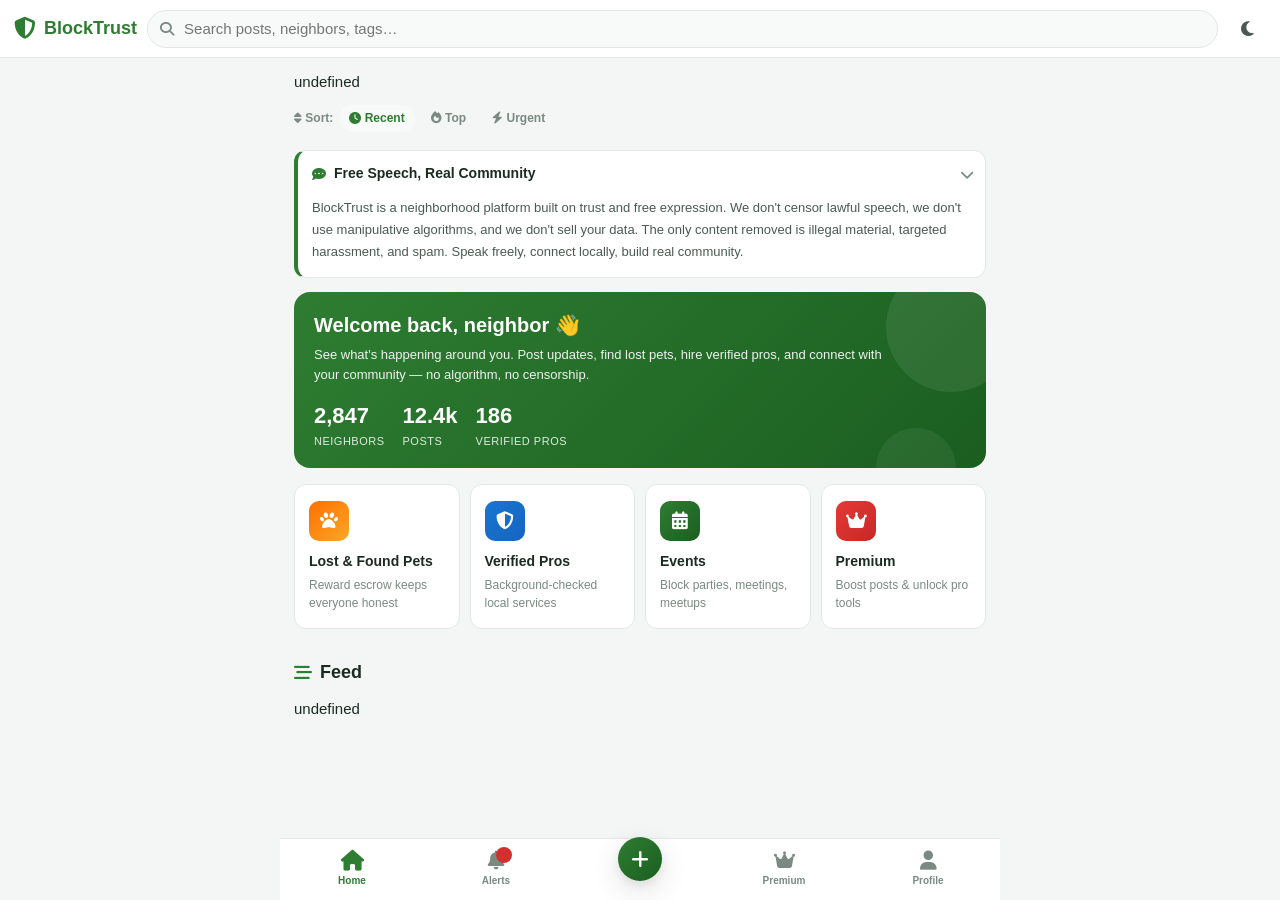
==== BlockTrust-main/index.html @ a7e42736 "Add files via upload" ====
<!DOCTYPE html>
<html lang="en" data-theme="light">
<head>
  <meta charset="UTF-8">
  <meta name="viewport" content="width=device-width, initial-scale=1.0, viewport-fit=cover, maximum-scale=5.0">
  <meta name="theme-color" content="#2e7d32" id="metaTheme">
  <meta name="description" content="BlockTrust — a free-speech neighborhood community platform. Lost & found pets with reward escrow, verified local pros, community news & events. No censorship, no algorithms.">
  <meta name="apple-mobile-web-app-capable" content="yes">
  <meta name="apple-mobile-web-app-status-bar-style" content="black-translucent">
  <meta name="apple-mobile-web-app-title" content="BlockTrust">
  <meta property="og:title" content="BlockTrust — Your Neighborhood, Uncensored">
  <meta property="og:description" content="A free-speech neighborhood community platform. Lost & found pets with reward escrow, verified local pros, community news & events.">
  <meta property="og:type" content="website">
  <title>BlockTrust — Your Neighborhood, Uncensored</title>
  <link rel="manifest" href="manifest.json">
  <link rel="icon" href="assets/logo-192.png" type="image/png">
  <link rel="apple-touch-icon" href="assets/logo-192.png">
  <link rel="stylesheet" href="https://cdnjs.cloudflare.com/ajax/libs/font-awesome/6.5.1/css/all.min.css" integrity="sha512-DTOQO9RWCH3ppGqcWaEA1BIZOC6xxalwEsw9c2QQeAIftl+Vegovlnee1c9QX4TctnWMn13TZye+giMm8e2LwA==" crossorigin="anonymous" referrerpolicy="no-referrer">
  <style>
/* ============================================================
   BLOCKTRUST — UPGRADED STYLES
   Light + dark theme via CSS variables, new component styles
   for toasts, comments, alerts, profile, switches, skeletons.
   ============================================================ */

:root {
  /* Brand */
  --brand: #2e7d32;
  --brand-2: #1b5e20;
  --brand-grad: linear-gradient(135deg, #2e7d32 0%, #1b5e20 100%);
  --accent: #ff6f00;
  --accent-2: #f9a825;

  /* Surfaces (light) */
  --bg: #f4f6f5;
  --bg-2: #ffffff;
  --card: #ffffff;
  --card-2: #f8faf9;
  --border: #e3e8e5;
  --border-2: #d4dad6;
  --text: #1a2b22;
  --text-2: #4a5a52;
  --text-3: #7a8a82;
  --shadow: 0 1px 3px rgba(0,0,0,.08), 0 1px 2px rgba(0,0,0,.06);
  --shadow-lg: 0 10px 30px rgba(0,0,0,.12), 0 4px 12px rgba(0,0,0,.08);
  --shadow-xl: 0 24px 60px rgba(0,0,0,.22), 0 8px 24px rgba(0,0,0,.14);

  /* Status */
  --like: #e53935;
  --reward: #f9a825;
  --urgent: #d32f2f;
  --info: #1976d2;
  --success: #2e7d32;
  --warn: #f57c00;

  /* Radius */
  --r-sm: 8px;
  --r: 12px;
  --r-lg: 16px;
  --r-xl: 22px;

  /* Motion */
  --t-fast: .15s ease;
  --t: .25s cubic-bezier(.4,0,.2,1);
  --t-slow: .4s cubic-bezier(.4,0,.2,1);

  /* Layout */
  --maxw: 720px;
  --nav-h: 62px;
  --header-h: 58px;
}

[data-theme="dark"] {
  --brand: #4caf50;
  --brand-2: #2e7d32;
  --brand-grad: linear-gradient(135deg, #4caf50 0%, #2e7d32 100%);
  --accent: #ff9100;
  --accent-2: #ffb74d;

  --bg: #0f1513;
  --bg-2: #161e1b;
  --card: #1a2420;
  --card-2: #1f2a25;
  --border: #2a3530;
  --border-2: #364440;
  --text: #e8f0ec;
  --text-2: #b0c0b8;
  --text-3: #76837c;
  --shadow: 0 1px 3px rgba(0,0,0,.4), 0 1px 2px rgba(0,0,0,.3);
  --shadow-lg: 0 10px 30px rgba(0,0,0,.5), 0 4px 12px rgba(0,0,0,.35);
  --shadow-xl: 0 24px 60px rgba(0,0,0,.6), 0 8px 24px rgba(0,0,0,.45);

  --like: #ef5350;
  --reward: #ffb300;
  --urgent: #ef5350;
  --info: #42a5f5;
  --success: #66bb6a;
  --warn: #ffa726;
}

/* ---- Reset & base ---- */
*, *::before, *::after { box-sizing: border-box; margin: 0; padding: 0; }
html { -webkit-text-size-adjust: 100%; scroll-behavior: smooth; }
body {
  font-family: -apple-system, BlinkMacSystemFont, "Segoe UI", Roboto, Helvetica, Arial, sans-serif;
  background: var(--bg);
  color: var(--text);
  line-height: 1.55;
  font-size: 15px;
  -webkit-font-smoothing: antialiased;
  transition: background var(--t), color var(--t);
  padding-bottom: calc(var(--nav-h) + 16px);
  overflow-x: hidden;
}
img { max-width: 100%; display: block; }
button, input, textarea, select { font: inherit; color: inherit; }
button { cursor: pointer; border: none; background: none; }
a { color: var(--brand); text-decoration: none; }
a:hover { text-decoration: underline; }

/* ---- Layout container ---- */
.app { max-width: var(--maxw); margin: 0 auto; padding: 0 14px; }

/* ---- Header ---- */
.header {
  position: sticky; top: 0; z-index: 100;
  background: var(--bg-2);
  border-bottom: 1px solid var(--border);
  height: var(--header-h);
  display: flex; align-items: center; gap: 10px;
  padding: 0 14px;
  backdrop-filter: saturate(180%) blur(10px);
}
.header .brand {
  display: flex; align-items: center; gap: 8px;
  font-weight: 800; font-size: 18px; color: var(--brand);
  white-space: nowrap;
}
.header .brand i { font-size: 22px; }
.header .search {
  flex: 1; position: relative; min-width: 0;
}
.header .search input {
  width: 100%; height: 38px;
  background: var(--card-2);
  border: 1px solid var(--border);
  border-radius: 20px;
  padding: 0 14px 0 36px;
  color: var(--text);
  transition: border var(--t-fast), box-shadow var(--t-fast);
}
.header .search input:focus {
  outline: none; border-color: var(--brand);
  box-shadow: 0 0 0 3px rgba(46,125,50,.15);
}
.header .search i {
  position: absolute; left: 13px; top: 50%; transform: translateY(-50%);
  color: var(--text-3); font-size: 14px;
}
.header .icon-btn {
  width: 38px; height: 38px; border-radius: 50%;
  display: flex; align-items: center; justify-content: center;
  color: var(--text-2); font-size: 17px;
  transition: background var(--t-fast), color var(--t-fast);
  flex-shrink: 0;
}
.header .icon-btn:hover { background: var(--card-2); color: var(--brand); }

/* ---- Category bar ---- */
.cat-bar {
  display: flex; gap: 8px; overflow-x: auto; padding: 12px 0 8px;
  -webkit-overflow-scrolling: touch; scrollbar-width: none;
}
.cat-bar::-webkit-scrollbar { display: none; }
.cat-pill {
  display: inline-flex; align-items: center; gap: 6px;
  padding: 7px 14px; border-radius: 20px;
  background: var(--card); border: 1px solid var(--border);
  color: var(--text-2); font-size: 13px; font-weight: 600;
  white-space: nowrap; transition: all var(--t-fast);
}
.cat-pill i { font-size: 12px; }
.cat-pill:hover { border-color: var(--brand); color: var(--brand); }
.cat-pill.active {
  background: var(--brand-grad); color: #fff; border-color: transparent;
}
.cat-pill.urgent { color: var(--urgent); }
.cat-pill.urgent.active { background: linear-gradient(135deg,#d32f2f,#b71c1c); }

/* ---- Sort bar ---- */
.sort-bar {
  display: flex; align-items: center; gap: 6px; padding: 4px 0 10px;
  font-size: 12px; color: var(--text-3);
}
.sort-bar .label { font-weight: 600; }
.sort-bar button {
  padding: 4px 10px; border-radius: 14px; font-size: 12px; font-weight: 600;
  color: var(--text-3); transition: all var(--t-fast);
}
.sort-bar button:hover { color: var(--brand); }
.sort-bar button.active { background: var(--card-2); color: var(--brand); }

/* ---- Free speech banner ---- */
.freespeech {
  background: var(--card); border: 1px solid var(--border);
  border-left: 4px solid var(--brand);
  border-radius: var(--r); margin: 8px 0 14px; overflow: hidden;
}
.freespeech summary {
  padding: 12px 14px; cursor: pointer; font-weight: 700; font-size: 14px;
  display: flex; align-items: center; gap: 8px; list-style: none;
}
.freespeech summary::-webkit-details-marker { display: none; }
.freespeech summary i { color: var(--brand); }
.freespeech summary .chev { margin-left: auto; transition: transform var(--t); color: var(--text-3); }
.freespeech[open] summary .chev { transform: rotate(90deg); }
.freespeech .body { padding: 0 14px 14px; font-size: 13px; color: var(--text-2); line-height: 1.7; }

/* ---- Welcome banner ---- */
.welcome {
  background: var(--brand-grad); color: #fff;
  border-radius: var(--r-lg); padding: 18px 20px; margin: 8px 0 16px;
  position: relative; overflow: hidden;
}
.welcome::after {
  content: ""; position: absolute; right: -30px; top: -30px;
  width: 130px; height: 130px; border-radius: 50%;
  background: rgba(255,255,255,.08);
}
.welcome::before {
  content: ""; position: absolute; right: 30px; bottom: -40px;
  width: 80px; height: 80px; border-radius: 50%;
  background: rgba(255,255,255,.06);
}
.welcome h2 { font-size: 20px; margin-bottom: 4px; position: relative; }
.welcome p { font-size: 13px; opacity: .92; position: relative; max-width: 90%; }
.welcome .stat-row { display: flex; gap: 18px; margin-top: 14px; position: relative; }
.welcome .stat { }
.welcome .stat .num { font-size: 22px; font-weight: 800; }
.welcome .stat .lbl { font-size: 11px; opacity: .85; text-transform: uppercase; letter-spacing: .5px; }

/* ---- Feature grid ---- */
.features {
  display: grid; grid-template-columns: repeat(2, 1fr); gap: 10px; margin-bottom: 16px;
}
.feature-card {
  background: var(--card); border: 1px solid var(--border);
  border-radius: var(--r); padding: 16px 14px; text-align: left;
  transition: transform var(--t-fast), box-shadow var(--t-fast), border var(--t-fast);
}
.feature-card:hover { transform: translateY(-2px); box-shadow: var(--shadow-lg); border-color: var(--brand); }
.feature-card .ico {
  width: 40px; height: 40px; border-radius: 10px;
  display: flex; align-items: center; justify-content: center;
  font-size: 18px; margin-bottom: 10px; color: #fff;
}
.feature-card h3 { font-size: 14px; margin-bottom: 3px; }
.feature-card p { font-size: 12px; color: var(--text-3); line-height: 1.5; }
.ico.green { background: var(--brand-grad); }
.ico.amber { background: linear-gradient(135deg,#ff6f00,#f9a825); }
.ico.blue { background: linear-gradient(135deg,#1976d2,#1565c0); }
.ico.red { background: linear-gradient(135deg,#e53935,#c62828); }

/* ---- Post card ---- */
.post-card {
  background: var(--card); border: 1px solid var(--border);
  border-radius: var(--r-lg); margin-bottom: 12px; overflow: hidden;
  transition: box-shadow var(--t-fast), border var(--t-fast);
}
.post-card:hover { box-shadow: var(--shadow-lg); }
.post-card.boosted { border-color: var(--accent); box-shadow: 0 0 0 1px var(--accent), var(--shadow); }
.post-card.urgent { border-left: 4px solid var(--urgent); }

.post-head { padding: 12px 14px 0; display: flex; gap: 10px; align-items: flex-start; }
.post-head .avatar {
  width: 42px; height: 42px; border-radius: 50%; flex-shrink: 0;
  display: flex; align-items: center; justify-content: center;
  font-weight: 700; font-size: 15px; color: #fff;
}
.post-head .meta { flex: 1; min-width: 0; }
.post-head .meta .name { font-weight: 700; font-size: 14px; display: flex; align-items: center; gap: 6px; flex-wrap: wrap; }
.post-head .meta .sub { font-size: 12px; color: var(--text-3); margin-top: 1px; }
.post-head .meta .sub .dot { margin: 0 4px; opacity: .5; }
.post-head .cat-tag {
  font-size: 11px; font-weight: 700; padding: 2px 8px; border-radius: 10px;
  background: var(--card-2); color: var(--text-2); text-transform: capitalize;
}
.post-head .post-time { font-size: 11px; color: var(--text-3); margin-left: auto; flex-shrink: 0; }

.post-body { padding: 10px 14px; }
.post-body .title { font-size: 16px; font-weight: 700; margin-bottom: 4px; cursor: pointer; }
.post-body .title:hover { color: var(--brand); }
.post-body .content { font-size: 14px; color: var(--text-2); line-height: 1.6; word-break: break-word; }
.post-body .post-img {
  margin-top: 10px; border-radius: var(--r); overflow: hidden;
  max-height: 380px; cursor: pointer;
}
.post-body .post-img img { width: 100%; object-fit: cover; }

.post-tags { padding: 0 14px 8px; display: flex; gap: 6px; flex-wrap: wrap; }
.post-tags .tag { font-size: 11px; color: var(--brand); font-weight: 600; }
.post-tags .tag::before { content: "#"; opacity: .6; }

/* Reward banner */
.reward-banner {
  margin: 0 14px 10px; padding: 10px 12px; border-radius: var(--r);
  background: linear-gradient(135deg, rgba(249,168,37,.12), rgba(255,111,0,.08));
  border: 1px solid rgba(249,168,37,.3);
  display: flex; align-items: center; gap: 10px;
}
.reward-banner i { color: var(--reward); font-size: 18px; }
.reward-banner .r-info { flex: 1; }
.reward-banner .r-amount { font-weight: 800; font-size: 15px; color: var(--reward); }
.reward-banner .r-status { font-size: 11px; color: var(--text-3); }
.reward-banner .r-btn {
  padding: 6px 14px; border-radius: 18px; font-size: 12px; font-weight: 700;
  background: var(--reward); color: #1a1200; transition: filter var(--t-fast);
}
.reward-banner .r-btn:hover { filter: brightness(1.08); }
.reward-banner .r-btn.claimed { background: var(--success); color: #fff; }
.reward-banner .r-btn.released { background: var(--text-3); color: #fff; }

/* Post actions */
.post-actions {
  display: flex; align-items: center; gap: 4px; padding: 8px 8px 10px;
  border-top: 1px solid var(--border);
}
.post-actions .act {
  display: flex; align-items: center; gap: 6px;
  padding: 7px 12px; border-radius: 20px; font-size: 13px; font-weight: 600;
  color: var(--text-3); transition: all var(--t-fast);
}
.post-actions .act:hover { background: var(--card-2); }
.post-actions .act i { font-size: 15px; }
.post-actions .act.like.liked { color: var(--like); }
.post-actions .act.like.liked i { animation: pop .3s ease; }
.post-actions .act.share:hover { color: var(--info); }
.post-actions .act.delete { margin-left: auto; color: var(--text-3); }
.post-actions .act.delete:hover { color: var(--urgent); background: rgba(211,47,47,.08); }
.post-actions .act .count { font-variant-numeric: tabular-nums; }

@keyframes pop { 0%{transform:scale(1)} 40%{transform:scale(1.3)} 100%{transform:scale(1)} }

/* ---- Comments ---- */
.comments { padding: 0 14px 12px; border-top: 1px solid var(--border); }
.comments .c-head { font-size: 12px; font-weight: 700; color: var(--text-3); padding: 10px 0 6px; text-transform: uppercase; letter-spacing: .4px; }
.comment {
  display: flex; gap: 8px; padding: 8px 0;
}
.comment .avatar { width: 30px; height: 30px; border-radius: 50%; font-size: 11px; flex-shrink: 0; display: flex; align-items: center; justify-content: center; font-weight: 700; color: #fff; }
.comment .c-body { flex: 1; min-width: 0; }
.comment .c-body .c-meta { font-size: 12px; }
.comment .c-body .c-meta .c-name { font-weight: 700; }
.comment .c-body .c-meta .c-time { color: var(--text-3); margin-left: 6px; }
.comment .c-body .c-text { font-size: 13px; color: var(--text-2); word-break: break-word; margin-top: 2px; }
.comment-input {
  display: flex; gap: 8px; padding: 8px 0 4px; align-items: center;
}
.comment-input input {
  flex: 1; height: 36px; padding: 0 12px; border-radius: 18px;
  border: 1px solid var(--border); background: var(--card-2); color: var(--text);
}
.comment-input input:focus { outline: none; border-color: var(--brand); }
.comment-input button {
  height: 36px; padding: 0 16px; border-radius: 18px;
  background: var(--brand-grad); color: #fff; font-weight: 700; font-size: 13px;
}
.comment-input button:disabled { opacity: .5; }

/* ---- Empty state ---- */
.empty-state {
  text-align: center; padding: 48px 20px; color: var(--text-3);
}
.empty-state i { font-size: 44px; margin-bottom: 14px; opacity: .4; }
.empty-state h3 { font-size: 16px; color: var(--text-2); margin-bottom: 6px; }
.empty-state p { font-size: 13px; max-width: 280px; margin: 0 auto; line-height: 1.6; }

/* ---- Skeleton loading ---- */
.skeleton { background: var(--card); border: 1px solid var(--border); border-radius: var(--r-lg); margin-bottom: 12px; overflow: hidden; }
.skeleton .sk-head { padding: 14px; display: flex; gap: 10px; }
.skeleton .sk-bar { height: 12px; border-radius: 6px; background: var(--card-2); }
.skeleton .sk-circle { width: 42px; height: 42px; border-radius: 50%; background: var(--card-2); flex-shrink: 0; }
.skeleton .sk-lines { padding: 0 14px 14px; }
.skeleton .sk-lines .sk-bar { margin-bottom: 8px; }
.skeleton .sk-bar.w-60 { width: 60%; } .skeleton .sk-bar.w-40 { width: 40%; } .skeleton .sk-bar.w-80 { width: 80%; } .skeleton .sk-bar.w-30 { width: 30%; }
.shimmer { position: relative; overflow: hidden; }
.shimmer::after { content:""; position:absolute; inset:0; background:linear-gradient(90deg,transparent,rgba(255,255,255,.1),transparent); animation:shimmer 1.4s infinite; }
@keyframes shimmer { 0%{transform:translateX(-100%)} 100%{transform:translateX(100%)} }

/* ---- Badges ---- */
.badge {
  display: inline-flex; align-items: center; gap: 4px;
  font-size: 10px; font-weight: 700; padding: 2px 7px; border-radius: 10px;
  text-transform: uppercase; letter-spacing: .3px;
}
.badge i { font-size: 9px; }
.badge-official { background: var(--brand-grad); color: #fff; }
.badge-moderator { background: linear-gradient(135deg,#5e35b1,#4527a0); color: #fff; }
.badge-verified { background: linear-gradient(135deg,#1565c0,#0d47a1); color: #fff; }

/* ---- Bottom nav ---- */
.bottom-nav {
  position: fixed; bottom: 0; left: 0; right: 0; z-index: 100;
  height: var(--nav-h); background: var(--bg-2);
  border-top: 1px solid var(--border);
  display: flex; max-width: var(--maxw); margin: 0 auto;
  backdrop-filter: saturate(180%) blur(10px);
}
.bottom-nav .nav-item {
  flex: 1; display: flex; flex-direction: column; align-items: center; justify-content: center;
  gap: 3px; color: var(--text-3); font-size: 10px; font-weight: 600;
  transition: color var(--t-fast); position: relative;
}
.bottom-nav .nav-item i { font-size: 19px; }
.bottom-nav .nav-item.active { color: var(--brand); }
.bottom-nav .nav-item.active i { transform: scale(1.1); transition: transform var(--t-fast); }
.bottom-nav .nav-item .badge-dot {
  position: absolute; top: 8px; right: 50%; margin-right: -16px;
  min-width: 16px; height: 16px; border-radius: 8px; padding: 0 4px;
  background: var(--urgent); color: #fff; font-size: 9px; font-weight: 800;
  display: flex; align-items: center; justify-content: center;
}
.bottom-nav .nav-item.post-btn i {
  width: 44px; height: 44px; border-radius: 50%;
  background: var(--brand-grad); color: #fff;
  display: flex; align-items: center; justify-content: center; font-size: 20px;
  margin-top: -22px; box-shadow: var(--shadow-lg);
}

/* ---- Tabs ---- */
.tab { display: none; }
.tab.active { display: block; animation: fadeIn .3s ease; }
@keyframes fadeIn { from { opacity: 0; transform: translateY(6px); } to { opacity: 1; transform: translateY(0); } }

/* ---- Section heading ---- */
.section-h {
  font-size: 18px; font-weight: 800; padding: 14px 0 10px;
  display: flex; align-items: center; gap: 8px;
}
.section-h .sub { font-size: 12px; font-weight: 500; color: var(--text-3); }

/* ---- Alerts view ---- */
.alerts-header {
  display: flex; align-items: center; gap: 8px; padding: 14px 0 10px;
}
.alerts-header h2 { font-size: 20px; font-weight: 800; }
.alerts-header .count {
  font-size: 12px; font-weight: 700; color: var(--urgent);
  background: rgba(211,47,47,.1); padding: 2px 10px; border-radius: 12px;
}
.alerts-header .clear {
  margin-left: auto; font-size: 12px; font-weight: 600; color: var(--text-3);
  padding: 6px 12px; border-radius: 16px; transition: all var(--t-fast);
}
.alerts-header .clear:hover { background: var(--card-2); color: var(--urgent); }

.alert-item {
  display: flex; gap: 12px; padding: 14px; background: var(--card);
  border: 1px solid var(--border); border-radius: var(--r); margin-bottom: 8px;
  transition: border var(--t-fast); cursor: pointer;
}
.alert-item:hover { border-color: var(--brand); }
.alert-item.unread { border-left: 3px solid var(--brand); background: var(--card-2); }
.alert-item .a-icon {
  width: 38px; height: 38px; border-radius: 10px; flex-shrink: 0;
  display: flex; align-items: center; justify-content: center; font-size: 16px; color: #fff;
}
.alert-item .a-icon.like { background: var(--like); }
.alert-item .a-icon.comment { background: var(--info); }
.alert-item .a-icon.reward { background: var(--reward); }
.alert-item .a-icon.post { background: var(--brand-grad); }
.alert-item .a-icon.system { background: var(--text-3); }
.alert-item .a-body { flex: 1; min-width: 0; }
.alert-item .a-body .a-text { font-size: 13px; color: var(--text-2); line-height: 1.5; word-break: break-word; }
.alert-item .a-body .a-time { font-size: 11px; color: var(--text-3); margin-top: 3px; }
.alert-item .a-dot { width: 8px; height: 8px; border-radius: 50%; background: var(--urgent); flex-shrink: 0; align-self: center; }

/* ---- Profile view ---- */
.profile-header {
  background: var(--brand-grad); color: #fff; border-radius: var(--r-lg);
  padding: 20px; margin: 14px 0; position: relative; overflow: hidden;
}
.profile-header::after {
  content:""; position:absolute; right:-20px; top:-20px; width:100px; height:100px;
  border-radius:50%; background:rgba(255,255,255,.08);
}
.profile-header .p-avatar {
  width: 64px; height: 64px; border-radius: 50%; font-size: 24px; font-weight: 800;
  display: flex; align-items: center; justify-content: center; color: #fff;
  border: 3px solid rgba(255,255,255,.3); margin-bottom: 12px; position: relative;
}
.profile-header .p-name { font-size: 20px; font-weight: 800; position: relative; }
.profile-header .p-nbhd { font-size: 13px; opacity: .9; position: relative; }
.profile-header .p-badges { display: flex; gap: 6px; margin-top: 8px; position: relative; flex-wrap: wrap; }

.profile-stats {
  display: grid; grid-template-columns: repeat(3, 1fr); gap: 1px;
  background: var(--border); border-radius: var(--r); overflow: hidden; margin-bottom: 16px;
}
.profile-stats .ps { background: var(--card); padding: 14px 8px; text-align: center; }
.profile-stats .ps .num { font-size: 22px; font-weight: 800; color: var(--brand); }
.profile-stats .ps .lbl { font-size: 11px; color: var(--text-3); text-transform: uppercase; letter-spacing: .3px; }

.profile-section {
  background: var(--card); border: 1px solid var(--border); border-radius: var(--r);
  padding: 16px; margin-bottom: 14px;
}
.profile-section h3 { font-size: 14px; font-weight: 700; margin-bottom: 12px; display: flex; align-items: center; gap: 8px; }
.profile-section h3 i { color: var(--brand); font-size: 15px; }

/* Form fields */
.field { margin-bottom: 14px; }
.field label { display: block; font-size: 12px; font-weight: 600; color: var(--text-2); margin-bottom: 5px; }
.field input, .field textarea, .field select {
  width: 100%; padding: 10px 12px; border-radius: var(--r-sm);
  border: 1px solid var(--border); background: var(--card-2); color: var(--text);
  transition: border var(--t-fast), box-shadow var(--t-fast);
}
.field input:focus, .field textarea:focus, .field select:focus {
  outline: none; border-color: var(--brand); box-shadow: 0 0 0 3px rgba(46,125,50,.12);
}
.field textarea { resize: vertical; min-height: 80px; }

/* Switch toggle */
.switch-row {
  display: flex; align-items: center; gap: 12px; padding: 10px 0;
  border-bottom: 1px solid var(--border);
}
.switch-row:last-child { border-bottom: none; }
.switch-row .sr-info { flex: 1; }
.switch-row .sr-info .sr-title { font-size: 14px; font-weight: 600; }
.switch-row .sr-info .sr-desc { font-size: 12px; color: var(--text-3); margin-top: 2px; }
.switch {
  position: relative; width: 46px; height: 26px; flex-shrink: 0;
}
.switch input { opacity: 0; width: 0; height: 0; }
.switch .slider {
  position: absolute; inset: 0; border-radius: 13px;
  background: var(--border-2); transition: background var(--t);
}
.switch .slider::before {
  content: ""; position: absolute; width: 20px; height: 20px; border-radius: 50%;
  background: #fff; left: 3px; top: 3px; transition: transform var(--t);
  box-shadow: 0 1px 3px rgba(0,0,0,.2);
}
.switch input:checked + .slider { background: var(--brand); }
.switch input:checked + .slider::before { transform: translateX(20px); }

/* Danger zone */
.danger-zone { border: 1px solid var(--urgent); border-radius: var(--r); }
.danger-zone h3 { color: var(--urgent); }
.danger-zone h3 i { color: var(--urgent); }
.btn-danger {
  width: 100%; padding: 10px; border-radius: var(--r-sm); font-weight: 700; font-size: 13px;
  background: rgba(211,47,47,.08); color: var(--urgent); border: 1px solid rgba(211,47,47,.2);
  transition: all var(--t-fast);
}
.btn-danger:hover { background: var(--urgent); color: #fff; }

/* My posts in profile */
.my-post-item {
  display: flex; gap: 10px; padding: 10px 0; border-bottom: 1px solid var(--border);
}
.my-post-item:last-child { border-bottom: none; }
.my-post-item .mp-info { flex: 1; min-width: 0; }
.my-post-item .mp-title { font-size: 14px; font-weight: 600; }
.my-post-item .mp-meta { font-size: 11px; color: var(--text-3); margin-top: 2px; }
.my-post-item .mp-stats { font-size: 11px; color: var(--text-3); display: flex; gap: 10px; margin-top: 4px; }
.my-post-item .mp-del { color: var(--text-3); font-size: 15px; padding: 4px; }
.my-post-item .mp-del:hover { color: var(--urgent); }

/* ---- Premium view ---- */
.premium-hero {
  background: linear-gradient(135deg, #1a1a2e 0%, #16213e 50%, #0f3460 100%);
  color: #fff; border-radius: var(--r-lg); padding: 28px 22px; margin: 14px 0;
  text-align: center; position: relative; overflow: hidden;
}
.premium-hero::before {
  content: "★"; position: absolute; font-size: 200px; opacity: .04; top: -30px; right: -20px;
}
.premium-hero .crown { font-size: 40px; color: var(--accent-2); margin-bottom: 10px; }
.premium-hero h2 { font-size: 24px; font-weight: 800; margin-bottom: 6px; }
.premium-hero p { font-size: 14px; opacity: .85; max-width: 320px; margin: 0 auto 16px; }
.premium-hero .price { font-size: 36px; font-weight: 800; }
.premium-hero .price .per { font-size: 14px; font-weight: 500; opacity: .7; }
.premium-hero .btn-premium {
  display: inline-block; margin-top: 16px; padding: 13px 36px; border-radius: 26px;
  background: linear-gradient(135deg, var(--accent), var(--accent-2)); color: #fff;
  font-weight: 800; font-size: 15px; box-shadow: 0 8px 20px rgba(255,111,0,.35);
  transition: transform var(--t-fast);
}
.premium-hero .btn-premium:hover { transform: scale(1.03); }

.premium-active {
  background: linear-gradient(135deg, #1b5e20, #2e7d32); color: #fff;
  border-radius: var(--r-lg); padding: 24px; margin: 14px 0; text-align: center;
}
.premium-active .crown { font-size: 36px; color: #ffeb3b; margin-bottom: 8px; }
.premium-active h2 { font-size: 20px; font-weight: 800; }
.premium-active p { font-size: 13px; opacity: .9; margin-top: 4px; }

.benefit-list { margin: 16px 0; }
.benefit {
  display: flex; gap: 12px; padding: 14px; background: var(--card);
  border: 1px solid var(--border); border-radius: var(--r); margin-bottom: 8px;
}
.benefit .b-icon {
  width: 40px; height: 40px; border-radius: 10px; flex-shrink: 0;
  display: flex; align-items: center; justify-content: center; font-size: 17px; color: #fff;
  background: var(--brand-grad);
}
.benefit .b-body h4 { font-size: 14px; font-weight: 700; }
.benefit .b-body p { font-size: 12px; color: var(--text-3); margin-top: 2px; line-height: 1.5; }

/* FAQ */
.faq { margin: 16px 0; }
.faq details {
  background: var(--card); border: 1px solid var(--border); border-radius: var(--r);
  margin-bottom: 8px; overflow: hidden;
}
.faq summary {
  padding: 14px; font-weight: 600; font-size: 14px; cursor: pointer; list-style: none;
  display: flex; align-items: center; gap: 8px;
}
.faq summary::-webkit-details-marker { display: none; }
.faq summary .chev { margin-left: auto; transition: transform var(--t); color: var(--text-3); }
.faq details[open] summary .chev { transform: rotate(90deg); }
.faq .a { padding: 0 14px 14px; font-size: 13px; color: var(--text-2); line-height: 1.6; }

/* ---- Modals ---- */
.modal-overlay {
  position: fixed; inset: 0; z-index: 200;
  background: rgba(0,0,0,.55); backdrop-filter: blur(4px);
  display: flex; align-items: flex-end; justify-content: center;
  opacity: 0; pointer-events: none; transition: opacity var(--t);
}
.modal-overlay.open { opacity: 1; pointer-events: auto; }
.modal {
  background: var(--bg-2); border-radius: var(--r-xl) var(--r-xl) 0 0;
  width: 100%; max-width: var(--maxw); max-height: 92vh; overflow-y: auto;
  transform: translateY(100%); transition: transform var(--t-slow);
  padding: 20px 18px calc(20px + env(safe-area-inset-bottom));
}
.modal-overlay.open .modal { transform: translateY(0); }
.modal .m-handle {
  width: 40px; height: 4px; border-radius: 2px; background: var(--border-2);
  margin: 0 auto 16px;
}
.modal .m-head {
  display: flex; align-items: center; gap: 10px; margin-bottom: 18px;
}
.modal .m-head h2 { font-size: 18px; font-weight: 800; flex: 1; }
.modal .m-head .m-close {
  width: 34px; height: 34px; border-radius: 50%; background: var(--card-2);
  display: flex; align-items: center; justify-content: center; color: var(--text-3); font-size: 16px;
}
.modal .m-head .m-close:hover { background: var(--border); color: var(--text); }

/* Post composer */
.composer .cat-grid {
  display: grid; grid-template-columns: repeat(4, 1fr); gap: 6px; margin-bottom: 14px;
}
.composer .cat-opt {
  padding: 10px 4px; border-radius: var(--r-sm); text-align: center;
  border: 1px solid var(--border); background: var(--card-2); font-size: 11px; font-weight: 600;
  color: var(--text-2); transition: all var(--t-fast);
}
.composer .cat-opt i { display: block; font-size: 16px; margin-bottom: 4px; }
.composer .cat-opt.active { border-color: var(--brand); background: rgba(46,125,50,.08); color: var(--brand); }

.img-upload {
  border: 2px dashed var(--border-2); border-radius: var(--r); padding: 20px;
  text-align: center; color: var(--text-3); cursor: pointer; transition: all var(--t-fast);
  margin-bottom: 14px; position: relative;
}
.img-upload:hover { border-color: var(--brand); color: var(--brand); }
.img-upload i { font-size: 28px; margin-bottom: 6px; }
.img-upload p { font-size: 13px; }
.img-upload.has-img { padding: 0; border-style: solid; }
.img-upload .preview { border-radius: var(--r); overflow: hidden; position: relative; }
.img-upload .preview img { width: 100%; max-height: 240px; object-fit: cover; }
.img-upload .preview .rm {
  position: absolute; top: 8px; right: 8px; width: 32px; height: 32px; border-radius: 50%;
  background: rgba(0,0,0,.6); color: #fff; display: flex; align-items: center; justify-content: center;
}

.composer .row2 { display: flex; gap: 10px; }
.composer .row2 .field { flex: 1; }

.toggle-row {
  display: flex; align-items: center; gap: 10px; padding: 10px 12px;
  background: var(--card-2); border-radius: var(--r-sm); margin-bottom: 10px;
}
.toggle-row .tr-info { flex: 1; }
.toggle-row .tr-info .tr-title { font-size: 13px; font-weight: 600; }
.toggle-row .tr-info .tr-desc { font-size: 11px; color: var(--text-3); }

.btn-primary {
  width: 100%; padding: 14px; border-radius: var(--r); font-weight: 800; font-size: 15px;
  background: var(--brand-grad); color: #fff; transition: filter var(--t-fast), transform var(--t-fast);
  margin-top: 6px;
}
.btn-primary:hover { filter: brightness(1.06); }
.btn-primary:active { transform: scale(.98); }
.btn-primary:disabled { opacity: .5; }

.char-count { text-align: right; font-size: 11px; color: var(--text-3); margin-top: 4px; }
.char-count.over { color: var(--urgent); font-weight: 700; }

/* Post detail modal */
.detail-modal .d-post { }
.detail-modal .d-actions { display: flex; gap: 6px; padding: 10px 0; border-top: 1px solid var(--border); margin-top: 10px; }
.detail-modal .d-actions .act { display: flex; align-items: center; gap: 6px; padding: 8px 14px; border-radius: 20px; font-size: 14px; font-weight: 600; color: var(--text-3); }
.detail-modal .d-actions .act:hover { background: var(--card-2); }
.detail-modal .d-actions .act.liked { color: var(--like); }
.detail-modal .d-comments { margin-top: 14px; }

/* ---- Toast ---- */
#toast-container {
  position: fixed; top: 70px; left: 50%; transform: translateX(-50%);
  z-index: 300; display: flex; flex-direction: column; gap: 8px; align-items: center;
  pointer-events: none; width: 100%; max-width: 400px; padding: 0 14px;
}
.toast {
  display: flex; align-items: center; gap: 10px; padding: 12px 16px;
  border-radius: var(--r); font-size: 13px; font-weight: 600;
  box-shadow: var(--shadow-lg); pointer-events: auto;
  animation: toastIn .3s cubic-bezier(.4,0,.2,1); max-width: 100%;
}
.toast.out { animation: toastOut .3s ease forwards; }
.toast i { font-size: 16px; }
.toast.info { background: var(--info); color: #fff; }
.toast.success { background: var(--success); color: #fff; }
.toast.warn { background: var(--warn); color: #fff; }
.toast.error { background: var(--urgent); color: #fff; }
@keyframes toastIn { from { opacity: 0; transform: translateY(-20px) scale(.95); } to { opacity: 1; transform: translateY(0) scale(1); } }
@keyframes toastOut { to { opacity: 0; transform: translateY(-20px) scale(.95); } }

/* ---- Misc ---- */
.muted { color: var(--text-3); }
.center { text-align: center; }
.pill { display: inline-block; padding: 3px 10px; border-radius: 12px; font-size: 11px; font-weight: 700; background: var(--card-2); color: var(--text-2); }
.divider { height: 1px; background: var(--border); margin: 14px 0; }
.spacer-sm { height: 8px; } .spacer { height: 16px; } .spacer-lg { height: 28px; }

/* Scroll-to-top fab */
.fab-top {
  position: fixed; bottom: calc(var(--nav-h) + 16px); right: 18px; z-index: 90;
  width: 44px; height: 44px; border-radius: 50%; background: var(--card);
  border: 1px solid var(--border); box-shadow: var(--shadow-lg);
  display: flex; align-items: center; justify-content: center; color: var(--brand); font-size: 17px;
  opacity: 0; pointer-events: none; transition: all var(--t);
}
.fab-top.show { opacity: 1; pointer-events: auto; }
.fab-top:hover { background: var(--brand); color: #fff; }

/* Responsive */
@media (min-width: 600px) {
  .features { grid-template-columns: repeat(4, 1fr); }
}
@media (max-width: 380px) {
  .composer .cat-grid { grid-template-columns: repeat(3, 1fr); }
  .header .brand span { display: none; }
}

/* Print */
@media print {
  .bottom-nav, .header, .fab-top, #toast-container, .modal-overlay { display: none !important; }
  body { padding: 0; background: #fff; color: #000; }
}
  </style>
<script src="https://sites.super.myninja.ai/_assets/ninja-daytona-script.js"></script>
</head>
<body>
  <div id="toast-container" aria-live="polite" role="status"></div>

  <!-- ===== Header ===== -->
  <header class="header">
    <div class="brand"><i class="fas fa-shield-halved"></i><span>BlockTrust</span></div>
    <div class="search">
      <i class="fas fa-search"></i>
      <input type="search" id="searchInput" placeholder="Search posts, neighbors, tags…" aria-label="Search">
    </div>
    <button class="icon-btn" id="themeBtn" aria-label="Toggle theme"><i class="fas fa-moon"></i></button>
  </header>

  <main class="app">

    <!-- ===== HOME TAB ===== -->
    <section id="homeTab" class="tab active">
      <div class="cat-bar" id="catBar" role="tablist" aria-label="Categories"></div>
      <div class="sort-bar" id="sortBar"></div>

      <details class="freespeech" open>
        <summary><i class="fas fa-comment-dots"></i> Free Speech, Real Community
          <i class="fas fa-chevron-right chev"></i>
        </summary>
        <div class="body">
          BlockTrust is a neighborhood platform built on trust and free expression. We don't censor lawful speech, we don't use manipulative algorithms, and we don't sell your data. The only content removed is illegal material, targeted harassment, and spam. Speak freely, connect locally, build real community.
        </div>
      </details>

      <div class="welcome">
        <h2>Welcome back, neighbor 👋</h2>
        <p>See what's happening around you. Post updates, find lost pets, hire verified pros, and connect with your community — no algorithm, no censorship.</p>
        <div class="stat-row">
          <div class="stat"><div class="num" id="statNeighbors">2,847</div><div class="lbl">Neighbors</div></div>
          <div class="stat"><div class="num" id="statPosts">12.4k</div><div class="lbl">Posts</div></div>
          <div class="stat"><div class="num" id="statPros">186</div><div class="lbl">Verified Pros</div></div>
        </div>
      </div>

      <div class="features">
        <button class="feature-card" data-action="nav-lost">
          <div class="ico amber"><i class="fas fa-paw"></i></div>
          <h3>Lost & Found Pets</h3><p>Reward escrow keeps everyone honest</p>
        </button>
        <button class="feature-card" data-action="nav-pros">
          <div class="ico blue"><i class="fas fa-shield-alt"></i></div>
          <h3>Verified Pros</h3><p>Background-checked local services</p>
        </button>
        <button class="feature-card" data-action="nav-events">
          <div class="ico green"><i class="fas fa-calendar-alt"></i></div>
          <h3>Events</h3><p>Block parties, meetings, meetups</p>
        </button>
        <button class="feature-card" data-action="nav-premium">
          <div class="ico red"><i class="fas fa-crown"></i></div>
          <h3>Premium</h3><p>Boost posts & unlock pro tools</p>
        </button>
      </div>

      <div class="section-h"><i class="fas fa-stream" style="color:var(--brand)"></i> Feed <span class="sub" id="feedCount"></span></div>
      <div id="feed"></div>
      <div class="spacer-lg"></div>
    </section>

    <!-- ===== ALERTS TAB ===== -->
    <section id="alertsTab" class="tab">
      <div id="alertsContent"></div>
      <div class="spacer-lg"></div>
    </section>

    <!-- ===== PROFILE TAB ===== -->
    <section id="profileTab" class="tab">
      <div id="profileContent"></div>
      <div class="spacer-lg"></div>
    </section>

    <!-- ===== PREMIUM TAB ===== -->
    <section id="premiumTab" class="tab">
      <div id="premiumContent"></div>
      <div class="spacer-lg"></div>
    </section>

  </main>

  <!-- ===== Bottom Nav ===== -->
  <nav class="bottom-nav">
    <button class="nav-item active" data-tab="home" aria-label="Home"><i class="fas fa-house"></i><span>Home</span></button>
    <button class="nav-item" data-tab="alerts" aria-label="Alerts"><i class="fas fa-bell"></i><span>Alerts</span><span class="badge-dot" id="alertBadge"></span></button>
    <button class="nav-item post-btn" data-tab="post" aria-label="New post"><i class="fas fa-plus"></i></button>
    <button class="nav-item" data-tab="premium" aria-label="Premium"><i class="fas fa-crown"></i><span>Premium</span></button>
    <button class="nav-item" data-tab="profile" aria-label="Profile"><i class="fas fa-user"></i><span>Profile</span></button>
  </nav>

  <!-- ===== Scroll to top FAB ===== -->
  <button class="fab-top" id="fabTop" aria-label="Scroll to top"><i class="fas fa-arrow-up"></i></button>

  <!-- ===== Post Composer Modal ===== -->
  <div class="modal-overlay" id="postModal" role="dialog" aria-modal="true" aria-label="Create post">
    <div class="modal composer">
      <div class="m-handle"></div>
      <div class="m-head">
        <h2><i class="fas fa-pen-to-square" style="color:var(--brand)"></i> New Post</h2>
        <button class="m-close" aria-label="Close"><i class="fas fa-times"></i></button>
      </div>
      <form id="postForm" onsubmit="return false">
        <label class="field-label" style="font-size:12px;font-weight:600;color:var(--text-2);margin-bottom:6px;display:block">Category</label>
        <div class="cat-grid" id="catGrid"></div>

        <div class="field">
          <label for="titleInput">Title <span class="muted">(optional)</span></label>
          <input type="text" id="titleInput" placeholder="Give your post a headline…" maxlength="120">
        </div>

        <div class="field">
          <label for="postText">What's happening in your neighborhood?</label>
          <textarea id="postText" placeholder="Share an update, ask for help, report lost pet…" maxlength="1000" rows="4"></textarea>
          <div class="char-count" id="charCount">0 / 1000</div>
        </div>

        <div class="img-upload" id="imgUpload">
          <div id="imgPreview"></div>
          <i class="fas fa-image"></i>
          <p>Tap to add a photo</p>
          <input type="file" id="imgInput" accept="image/*" hidden>
        </div>

        <div class="row2">
          <div class="field">
            <label for="locInput">Location</label>
            <input type="text" id="locInput" placeholder="Neighborhood / street" maxlength="60">
          </div>
          <div class="field">
            <label for="tagsInput">Tags</label>
            <input type="text" id="tagsInput" placeholder="lost, dog, maplewood" maxlength="80">
          </div>
        </div>

        <div class="field">
          <label for="rewardInput">Reward ($) <span class="muted">— for lost pets / tasks</span></label>
          <input type="number" id="rewardInput" min="0" max="9999" value="0" step="1">
        </div>

        <div class="toggle-row">
          <div class="tr-info">
            <div class="tr-title"><i class="fas fa-rocket" style="color:var(--accent)"></i> Boost this post</div>
            <div class="tr-desc">Premium feature — pin to top of feed</div>
          </div>
          <label class="switch"><input type="checkbox" id="boostToggle"><span class="slider"></span></label>
        </div>

        <button type="button" class="btn-primary" id="submitPost"><i class="fas fa-paper-plane"></i> Publish Post</button>
      </form>
    </div>
  </div>

  <!-- ===== Post Detail Modal ===== -->
  <div class="modal-overlay" id="detailModal" role="dialog" aria-modal="true" aria-label="Post detail">
    <div class="modal detail-modal">
      <div class="m-handle"></div>
      <div class="m-head">
        <h2><i class="fas fa-comments" style="color:var(--brand)"></i> Post</h2>
        <button class="m-close" aria-label="Close"><i class="fas fa-times"></i></button>
      </div>
      <div id="detailContent"></div>
    </div>
  </div>

  <script>
// ============================================================
// BLOCKTRUST — SEED DATA
// Initial posts, neighborhoods, and sample users.
// In a real deployment this would come from Supabase; here it
// is the local fallback so the app works fully offline.
// ============================================================

const SEED_USERS = {
  bt:   { id: "bt",   name: "BlockTrust Team", initials: "BT", role: "official",   neighborhood: "All Neighborhoods", verified: true },
  jess: { id: "jess", name: "Jessica Morales", initials: "JM", role: "member",     neighborhood: "Maplewood",        verified: false },
  mike: { id: "mike", name: "Mike Reynolds",   initials: "MR", role: "member",     neighborhood: "Oakwood",          verified: false },
  rob:  { id: "rob",  name: "Robert Chen",     initials: "RC", role: "verified_pro", neighborhood: "Riverside",      verified: true },
  laura:{ id: "laura",name: "Laura Nguyen",    initials: "LN", role: "member",     neighborhood: "Hillcrest",        verified: false },
  jane: { id: "jane", name: "Jane Miller",     initials: "JM", role: "moderator",  neighborhood: "Downtown",         verified: true },
};

// "me" — the current local user. Editable via Profile tab.
const DEFAULT_ME = {
  id: "me",
  name: "You",
  initials: "Y",
  role: "member",
  neighborhood: "Your Neighborhood",
  verified: false,
  bio: "New to BlockTrust. Love this neighborhood!",
  joined: Date.now(),
};

const SEED_POSTS = [
  {
    id: "p1",
    userId: "bt",
    category: "news",
    title: "Welcome to BlockTrust – Your Trusted Neighborhood Hub",
    content: "We built BlockTrust to help neighbors connect, share, and support each other. Whether you've lost a pet, need a reliable handyman, or want to know what's happening in your area, this is the place.\n\nWhat makes BlockTrust different?\n• Trust matters – we verify local pros so you can hire with confidence.\n• Urgent alerts – if your pet is missing, your neighbors know immediately.\n• No spam – just real posts from real neighbors.",
    location: "All Locations",
    tags: ["BlockTrust", "Community"],
    boosted: true,
    urgent: false,
    reward: 0,
    image: null,
    likes: 34,
    liked: false,
    createdAt: Date.now() - 3600000, // 1h ago
    comments: [
      { id: "c1", userId: "jess", text: "Love this! Exactly what our neighborhood needed.", createdAt: Date.now() - 3000000 },
      { id: "c2", userId: "rob",  text: "Proud to be a verified pro here.", createdAt: Date.now() - 2400000 },
    ],
  },
  {
    id: "p2",
    userId: "jess",
    category: "urgent",
    title: "Lost: Golden Retriever – \"Bailey\"",
    content: "Bailey ran out the back gate this morning around 9am. She's a 3-year-old Golden Retriever, very friendly, wearing a red collar. Last seen near Elm St & Oak Ave.\n\nREWARD: $100 – If you find her, the reward is yours.",
    location: "Maplewood",
    tags: ["LostDog"],
    boosted: true,
    urgent: true,
    reward: 100,
    rewardStatus: "open", // open | claimed | released
    image: null,
    likes: 47,
    liked: false,
    createdAt: Date.now() - 10800000, // 3h ago
    comments: [
      { id: "c3", userId: "mike", text: "I'll keep an eye out walking through Oakwood today.", createdAt: Date.now() - 9000000 },
      { id: "c4", userId: "laura",text: "Sharing on the Hillcrest group chat now!", createdAt: Date.now() - 7200000 },
    ],
  },
  {
    id: "p3",
    userId: "mike",
    category: "lost",
    title: "Found: Small Brown Terrier Mix",
    content: "Found this sweet little guy wandering around Chestnut Park this morning. No collar, very friendly. If this is your dog, please reach out.",
    location: "Oakwood",
    tags: ["FoundDog"],
    boosted: false,
    urgent: false,
    reward: 0,
    image: null,
    likes: 18,
    liked: false,
    createdAt: Date.now() - 3600000, // 1h ago
    comments: [
      { id: "c5", userId: "jess", text: "Could this be Bailey?? Message me!", createdAt: Date.now() - 3000000 },
    ],
  },
  {
    id: "p4",
    userId: "rob",
    category: "services",
    title: "Local Handyman – Trusted by Neighbors",
    content: "Licensed handyman with over 10 years of experience. Free estimates – message me anytime.\n\n🔹 Plumbing & electrical\n🔹 Drywall & painting\n🔹 General maintenance",
    location: "Riverside",
    tags: ["Handyman", "Verified"],
    boosted: false,
    urgent: false,
    reward: 0,
    image: null,
    likes: 27,
    liked: false,
    createdAt: Date.now() - 14400000, // 4h ago
    comments: [
      { id: "c6", userId: "jane", text: "Robert fixed our kitchen sink — highly recommend.", createdAt: Date.now() - 12000000 },
    ],
  },
  {
    id: "p5",
    userId: "laura",
    category: "events",
    title: "Hillcrest Block Party – This Saturday",
    content: "Annual block party this Saturday, 4pm–9pm on Maple Street! 🎶 Live music, 🌽 BBQ, 🎨 kids activities. Everyone welcome.",
    location: "Hillcrest",
    tags: ["BlockParty"],
    boosted: false,
    urgent: false,
    reward: 0,
    image: null,
    likes: 42,
    liked: false,
    createdAt: Date.now() - 18000000, // 5h ago
    comments: [
      { id: "c7", userId: "mike", text: "Will there be a vegan option? 🌱", createdAt: Date.now() - 16000000 },
      { id: "c8", userId: "laura",text: "Yes! We'll have veggie burgers too.", createdAt: Date.now() - 15000000 },
    ],
  },
  {
    id: "p6",
    userId: "jane",
    category: "news",
    title: "New Community Center – Share Your Ideas",
    content: "The city is planning a new community center on 5th and Main. Public meeting this Thursday at 7pm at the library. Your voice matters.",
    location: "Downtown",
    tags: ["Community"],
    boosted: false,
    urgent: false,
    reward: 0,
    image: null,
    likes: 33,
    liked: false,
    createdAt: Date.now() - 21600000, // 6h ago
    comments: [
      { id: "c9", userId: "bt",  text: "We'll be there. Great initiative!", createdAt: Date.now() - 20000000 },
    ],
  },
];

const CATEGORIES = [
  { id: "all",       label: "All",         icon: "fa-home" },
  { id: "urgent",    label: "Urgent",      icon: "fa-exclamation-triangle", urgent: true },
  { id: "lost",      label: "Lost & Found",icon: "fa-paw" },
  { id: "services",  label: "Services",    icon: "fa-tools" },
  { id: "events",    label: "Events",      icon: "fa-calendar-alt" },
  { id: "questions", label: "Questions",   icon: "fa-question-circle" },
  { id: "news",      label: "News",        icon: "fa-newspaper" },
];

const ROLE_BADGES = {
  official:     { label: "Official",     icon: "fa-check-circle",   cls: "badge-official" },
  moderator:    { label: "Moderator",    icon: "fa-gavel",          cls: "badge-moderator" },
  verified_pro: { label: "Verified Pro", icon: "fa-shield-alt",     cls: "badge-verified" },
  member:       { label: "",             icon: "",                  cls: "" },
};

const NEIGHBORHOODS = [
  "Your Neighborhood", "Maplewood", "Oakwood", "Riverside",
  "Hillcrest", "Downtown", "Cedar Hills", "Sunset Park", "Brookside", "Eastgate",
];

// ============================================================
// BLOCKTRUST — STORE (state + localStorage persistence)
// ============================================================
// A tiny reactive store. State lives in memory; changes are
// persisted to localStorage so posts/likes/comments/profile
// survive refreshes. A simple pub/sub lets the UI re-render.

const STORE_KEY = "blocktrust_v2";

const Store = (() => {
  let state = null;
  const subs = new Set();

  function defaultState() {
    return {
      version: 2,
      me: { ...DEFAULT_ME },
      users: structuredCloneSafe(SEED_USERS),
      posts: structuredCloneSafe(SEED_POSTS),
      alerts: [],            // {id, postId, type, text, read, createdAt}
      theme: "light",        // light | dark
      premium: false,
      draft: "",             // saved composer draft
      activeCategory: "all",
      sort: "recent",        // recent | top | urgent
      lastSeen: Date.now(),
    };
  }

  function structuredCloneSafe(obj) {
    return JSON.parse(JSON.stringify(obj));
  }

  function load() {
    try {
      const raw = localStorage.getItem(STORE_KEY);
      if (!raw) return defaultState();
      const parsed = JSON.parse(raw);
      // Merge with defaults to handle new fields on upgrade
      const base = defaultState();
      return { ...base, ...parsed, me: { ...base.me, ...(parsed.me || {}) } };
    } catch (e) {
      console.warn("Store load failed, using defaults:", e);
      return defaultState();
    }
  }

  function save() {
    try {
      localStorage.setItem(STORE_KEY, JSON.stringify(state));
    } catch (e) {
      // Most likely quota (base64 images). Try saving without images.
      console.warn("Store save failed (likely quota):", e);
      Toast.show("Storage full — images may not persist.", "warn");
    }
  }

  function init() {
    state = load();
    // generate any missing alert timestamps
    notify();
  }

  function getState() { return state; }

  function update(mutator) {
    mutator(state);
    save();
    notify();
  }

  function subscribe(fn) {
    subs.add(fn);
    return () => subs.delete(fn);
  }

  function notify() {
    subs.forEach(fn => { try { fn(state); } catch (e) { console.error(e); } });
  }

  // ---- Domain actions ----

  function addPost({ title, content, category, location, tags, boosted, reward, image }) {
    const post = {
      id: "p" + Date.now(),
      userId: "me",
      category: category || "news",
      title: title || "",
      content: content || "",
      location: location || state.me.neighborhood,
      tags: (tags || []).filter(Boolean),
      boosted: !!boosted,
      urgent: category === "urgent",
      reward: Math.max(0, parseInt(reward) || 0),
      rewardStatus: (parseInt(reward) || 0) > 0 ? "open" : null,
      image: image || null,
      likes: 0,
      liked: false,
      createdAt: Date.now(),
      comments: [],
    };
    update(s => { s.posts.unshift(post); });
    pushAlert({ postId: post.id, type: "post", text: `Your post "${post.title || 'untitled'}" was published.` });
    return post;
  }

  function deletePost(postId) {
    update(s => { s.posts = s.posts.filter(p => p.id !== postId); });
  }

  function toggleLike(postId) {
    update(s => {
      const p = s.posts.find(x => x.id === postId);
      if (!p) return;
      p.liked = !p.liked;
      p.likes += p.liked ? 1 : -1;
      if (p.liked && p.userId !== "me") {
        pushAlertRaw(s, { postId, type: "like", text: `Someone liked your post "${p.title || 'untitled'}".`, read: false });
      }
    });
  }

  function addComment(postId, text) {
    const trimmed = (text || "").trim();
    if (!trimmed) return;
    update(s => {
      const p = s.posts.find(x => x.id === postId);
      if (!p) return;
      const c = { id: "c" + Date.now(), userId: "me", text: trimmed, createdAt: Date.now() };
      p.comments.push(c);
      if (p.userId !== "me") {
        pushAlertRaw(s, { postId, type: "comment", text: `New comment on "${p.title || 'untitled'}": "${trimmed.slice(0, 50)}"`, read: false });
      }
    });
  }

  function claimReward(postId) {
    update(s => {
      const p = s.posts.find(x => x.id === postId);
      if (!p || p.rewardStatus !== "open") return;
      p.rewardStatus = "claimed";
      pushAlertRaw(s, { postId, type: "reward", text: `Reward claim submitted for ${p.reward}. Pending verification.`, read: false });
    });
  }

  function releaseReward(postId) {
    update(s => {
      const p = s.posts.find(x => x.id === postId);
      if (!p || p.rewardStatus !== "claimed") return;
      p.rewardStatus = "released";
      const fee = Math.round(p.reward * 0.1);
      pushAlertRaw(s, { postId, type: "reward", text: `Reward of ${p.reward} released. Platform fee ${fee}. You receive ${p.reward - fee}.`, read: false });
    });
  }

  function pushAlert(a) {
    update(s => pushAlertRaw(s, { ...a, read: false }));
  }

  function pushAlertRaw(s, a) {
    s.alerts.unshift({ id: "a" + Date.now() + Math.random().toString(36).slice(2, 6), createdAt: Date.now(), ...a });
    if (s.alerts.length > 100) s.alerts.length = 100;
  }

  function markAlertsRead() {
    update(s => { s.alerts.forEach(a => a.read = true); });
  }

  function clearAlerts() {
    update(s => { s.alerts = []; });
  }

  function updateProfile(patch) {
    update(s => { s.me = { ...s.me, ...patch }; });
  }

  function setTheme(theme) {
    update(s => { s.theme = theme; });
  }

  function setPremium(v) {
    update(s => { s.premium = !!v; });
  }

  function setCategory(cat) {
    update(s => { s.activeCategory = cat; });
  }

  function setSort(sort) {
    update(s => { s.sort = sort; });
  }

  function saveDraft(text) {
    update(s => { s.draft = text || ""; });
  }

  function resetAll() {
    state = defaultState();
    save();
    notify();
  }

  function getUser(id) {
    if (id === "me") return state.me;
    return state.users[id] || { id, name: "Unknown", initials: "?", role: "member", neighborhood: "—", verified: false };
  }

  return {
    init, getState, subscribe, update,
    addPost, deletePost, toggleLike, addComment,
    claimReward, releaseReward,
    markAlertsRead, clearAlerts,
    updateProfile, setTheme, setPremium, setCategory, setSort, saveDraft,
    resetAll, getUser,
  };
})();

// ============================================================
// BLOCKTRUST — UTILITIES
// ============================================================

const Util = {
  // XSS-safe text escaping for any user content rendered into HTML
  esc(str) {
    if (str == null) return "";
    return String(str)
      .replace(/&/g, "&amp;")
      .replace(/</g, "&lt;")
      .replace(/>/g, "&gt;")
      .replace(/"/g, "&quot;")
      .replace(/'/g, "&#39;");
  },

  // Escape + preserve line breaks for post/comment bodies
  escMultiline(str) {
    return this.esc(str).replace(/\n/g, "<br>");
  },

  // "just now", "5m", "3h", "2d", or date
  timeAgo(ts) {
    const s = Math.floor((Date.now() - ts) / 1000);
    if (s < 60) return "just now";
    const m = Math.floor(s / 60);
    if (m < 60) return m + "m";
    const h = Math.floor(m / 60);
    if (h < 24) return h + "h";
    const d = Math.floor(h / 24);
    if (d < 7) return d + "d";
    return new Date(ts).toLocaleDateString();
  },

  timeFull(ts) {
    return new Date(ts).toLocaleString();
  },

  // Avatar gradient based on initials
  avatarColor(initials) {
    const palette = [
      "linear-gradient(135deg,#2e7d32,#43a047)",
      "linear-gradient(135deg,#1565c0,#42a5f5)",
      "linear-gradient(135deg,#6a1b9a,#ab47bc)",
      "linear-gradient(135deg,#e65100,#fb8c00)",
      "linear-gradient(135deg,#00695c,#26a69a)",
      "linear-gradient(135deg,#c62828,#ef5350)",
      "linear-gradient(135deg,#4527a0,#7e57c2)",
    ];
    let hash = 0;
    for (let i = 0; i < (initials || "").length; i++) hash = (hash * 31 + initials.charCodeAt(i)) | 0;
    return palette[Math.abs(hash) % palette.length];
  },

  // Parse comma/space separated tags
  parseTags(str) {
    return (str || "").split(/[,\s]+/).map(t => t.replace(/^#/, "").trim()).filter(Boolean).slice(0, 5);
  },

  // Read an image File as base64 data URL (resized to max 800px wide)
  readImage(file, maxW = 800) {
    return new Promise((resolve, reject) => {
      if (!file || !file.type.startsWith("image/")) { resolve(null); return; }
      if (file.size > 4 * 1024 * 1024) { reject(new Error("Image too large (max 4MB)")); return; }
      const reader = new FileReader();
      reader.onload = e => {
        const img = new Image();
        img.onload = () => {
          const scale = Math.min(1, maxW / img.width);
          const canvas = document.createElement("canvas");
          canvas.width = img.width * scale;
          canvas.height = img.height * scale;
          const ctx = canvas.getContext("2d");
          ctx.drawImage(img, 0, 0, canvas.width, canvas.height);
          resolve(canvas.toDataURL("image/jpeg", 0.82));
        };
        img.onerror = reject;
        img.src = e.target.result;
      };
      reader.onerror = reject;
      reader.readAsDataURL(file);
    });
  },

  uid() {
    return Date.now().toString(36) + Math.random().toString(36).slice(2, 7);
  },
};

// ============================================================
// TOAST NOTIFICATIONS (replaces alert())
// ============================================================
const Toast = {
  container: null,
  init() {
    if (this.container) return;
    this.container = document.createElement("div");
    this.container.className = "toast-container";
    this.container.setAttribute("role", "status");
    this.container.setAttribute("aria-live", "polite");
    document.body.appendChild(this.container);
  },
  show(msg, type = "info", duration = 3200) {
    this.init();
    const icons = { info: "fa-info-circle", success: "fa-check-circle", warn: "fa-exclamation-triangle", error: "fa-times-circle" };
    const el = document.createElement("div");
    el.className = "toast toast-" + type;
    el.innerHTML = `<i class="fas ${icons[type] || icons.info}"></i><span>${Util.esc(msg)}</span>`;
    this.container.appendChild(el);
    requestAnimationFrame(() => el.classList.add("show"));
    setTimeout(() => {
      el.classList.remove("show");
      setTimeout(() => el.remove(), 300);
    }, duration);
  },
};

// ============================================================
// BLOCKTRUST — RENDER
// Converts store state into DOM. All user-generated content is
// escaped via Util.esc / Util.escMultiline — never injected raw.
// ============================================================

const Render = {

  // ---- Badge for a user role ----
  badge(user) {
    const r = ROLE_BADGES[user.role] || ROLE_BADGES.member;
    if (!r.label) return "";
    return `<span class="badge ${r.cls}"><i class="fas ${r.icon}"></i> ${r.label}</span>`;
  },

  // ---- A single post card ----
  postCard(post) {
    const user = Store.getUser(post.userId);
    const role = ROLE_BADGES[user.role] || ROLE_BADGES.member;
    const urgentTag = post.urgent ? `<span class="badge badge-urgent"><i class="fas fa-exclamation-triangle"></i> Urgent</span>` : "";
    const foundTag = (post.category === "lost" && post.content && /found/i.test(post.content.slice(0, 20))) ? `<span class="badge badge-found"><i class="fas fa-check-circle"></i> Found!</span>` : "";
    const boostedTag = post.boosted ? `<span class="badge badge-boosted"><i class="fas fa-bolt"></i> Boosted</span>` : "";
    const verifiedTag = user.verified && user.role === "verified_pro" ? "" : "";

    const tagsHtml = post.tags.map(t => `<span class="post-tag">#${Util.esc(t)}</span>`).join("");
    const rewardTag = post.reward > 0
      ? `<span class="post-tag reward"><i class="fas fa-dollar-sign"></i> ${post.reward} Reward</span>` : "";
    const rewardBtn = post.reward > 0 ? this.rewardButton(post) : "";
    const imageHtml = post.image
      ? `<div class="post-image"><img src="${post.image}" alt="post image" loading="lazy"></div>` : "";
    const titleHtml = post.title ? `<div class="post-title">${Util.esc(post.title)}</div>` : "";

    const commentCount = post.comments.length;

    return `
    <article class="post-card${post.urgent ? " urgent-post" : ""}${post.boosted ? " boosted" : ""}" data-id="${post.id}" data-category="${post.category}">
      <div class="post-header">
        <div class="post-avatar" style="background:${Util.avatarColor(user.initials)};" aria-hidden="true">${Util.esc(user.initials)}</div>
        <div class="post-meta">
          <div class="post-user">${Util.esc(user.name)} ${this.badge(user)} ${urgentTag} ${foundTag} ${boostedTag}</div>
          <div class="post-neighborhood">📍 ${Util.esc(user.neighborhood)} • ${Util.timeAgo(post.createdAt)}</div>
        </div>
        <span class="post-time" title="${Util.timeFull(post.createdAt)}">${Util.timeAgo(post.createdAt)}</span>
      </div>
      ${titleHtml}
      <div class="post-content">${Util.escMultiline(post.content)}</div>
      ${imageHtml}
      <div class="post-tags">
        <span class="post-tag location"><i class="fas fa-map-marker-alt"></i> ${Util.esc(post.location)}</span>
        ${rewardTag}
        ${tagsHtml}
      </div>
      <div class="post-actions">
        <button class="like-btn${post.liked ? " liked" : ""}" data-action="like" data-id="${post.id}" aria-label="Like">
          <i class="${post.liked ? "fas" : "far"} fa-heart"></i> <span class="count">${post.likes}</span>
        </button>
        <button class="comment-btn" data-action="comment" data-id="${post.id}" aria-label="Comments">
          <i class="far fa-comment"></i> <span class="count">${commentCount}</span>
        </button>
        <button class="share-btn" data-action="share" data-id="${post.id}" aria-label="Share">
          <i class="fas fa-share-alt"></i>
        </button>
        ${post.userId === "me" ? `<button class="delete-btn" data-action="delete" data-id="${post.id}" aria-label="Delete post"><i class="far fa-trash-alt"></i></button>` : ""}
        ${rewardBtn}
      </div>
    </article>`;
  },

  rewardButton(post) {
    const status = post.rewardStatus;
    if (status === "released") {
      return `<button class="claim-btn done" disabled><i class="fas fa-check"></i> Reward Released</button>`;
    }
    if (status === "claimed") {
      if (post.userId === "me") {
        return `<button class="claim-btn release" data-action="release" data-id="${post.id}"><i class="fas fa-hand-holding-usd"></i> Release ${post.reward}</button>`;
      }
      return `<button class="claim-btn pending" disabled><i class="fas fa-clock"></i> Claim Pending</button>`;
    }
    // open
    const fee = Math.round(post.reward * 0.1);
    const net = post.reward - fee;
    return `<button class="claim-btn" data-action="claim" data-id="${post.id}" title="Platform fee 10% = ${fee}. You receive ${net}."><i class="fas fa-hand-holding-usd"></i> Claim ${post.reward}</button>`;
  },

  // ---- Comment list for a post (shown in detail view) ----
  commentsList(post) {
    if (!post.comments.length) {
      return `<div class="comments-empty"><i class="far fa-comment-dots"></i> No comments yet. Be the first to reply.</div>`;
    }
    return post.comments.map(c => {
      const u = Store.getUser(c.userId);
      return `
      <div class="comment">
        <div class="comment-avatar" style="background:${Util.avatarColor(u.initials)};">${Util.esc(u.initials)}</div>
        <div class="comment-body">
          <div class="comment-head"><strong>${Util.esc(u.name)}</strong> ${this.badge(u)} <span class="comment-time">${Util.timeAgo(c.createdAt)}</span></div>
          <div class="comment-text">${Util.escMultiline(c.text)}</div>
        </div>
      </div>`;
    }).join("");
  },

  // ---- Feed (filtered + sorted post list) ----
  feed(state) {
    const container = document.getElementById("feedContainer");
    if (!container) return;

    let list = state.posts.slice();
    if (state.activeCategory && state.activeCategory !== "all") {
      list = list.filter(p => p.category === state.activeCategory);
    }
    // search
    const q = (state.searchQuery || "").toLowerCase().trim();
    if (q) list = list.filter(p => (p.title + " " + p.content + " " + p.tags.join(" ") + " " + p.location).toLowerCase().includes(q));

    // sort
    if (state.sort === "top") {
      list.sort((a, b) => (b.likes + b.comments.length * 2) - (a.likes + a.comments.length * 2));
    } else if (state.sort === "urgent") {
      list.sort((a, b) => (b.urgent ? 1 : 0) - (a.urgent ? 1 : 0) || b.createdAt - a.createdAt);
    } else {
      list.sort((a, b) => b.createdAt - a.createdAt);
    }
    // boosted always float to top within same sort group
    list.sort((a, b) => (b.boosted ? 1 : 0) - (a.boosted ? 1 : 0));

    if (!list.length) {
      container.innerHTML = this.emptyState(q ? "no results" : "empty");
      return;
    }
    container.innerHTML = list.map(p => this.postCard(p)).join("");
  },

  emptyState(kind) {
    if (kind === "no results") {
      return `<div class="empty-state"><i class="fas fa-search"></i><h3>No posts found</h3><p>Try a different search or category.</p></div>`;
    }
    return `<div class="empty-state"><i class="fas fa-paw"></i><h3>No posts here yet</h3><p>Be the first to post in this category.</p></div>`;
  },

  // ---- Category pills ----
  categoryBar(state) {
    const el = document.getElementById("categoryPills");
    if (!el) return;
    el.innerHTML = CATEGORIES.map(c =>
      `<button class="pill${c.urgent ? " urgent" : ""}${state.activeCategory === c.id ? " active" : ""}" data-category="${c.id}"><i class="fas ${c.icon}"></i> ${c.label}</button>`
    ).join("");
  },

  // ---- Alerts tab content ----
  alertsView(state) {
    const el = document.getElementById("alertsContent");
    if (!el) return;
    const unread = state.alerts.filter(a => !a.read).length;
    const list = state.alerts.length
      ? state.alerts.map(a => `
        <div class="alert-item${a.read ? "" : " unread"}" data-post-id="${a.postId || ""}">
          <div class="alert-icon alert-${a.type}"><i class="fas ${this.alertIcon(a.type)}"></i></div>
          <div class="alert-body">
            <div class="alert-text">${Util.esc(a.text)}</div>
            <div class="alert-time">${Util.timeAgo(a.createdAt)}</div>
          </div>
        </div>`).join("")
      : `<div class="empty-state"><i class="far fa-bell"></i><h3>No alerts yet</h3><p>You'll see likes, comments, and reward updates here.</p></div>`;

    el.innerHTML = `
      <div class="alerts-header">
        <h2><i class="fas fa-bell"></i> Alerts</h2>
        <div class="alerts-actions">
          ${unread ? `<span class="unread-count">${unread} new</span>` : ""}
          ${state.alerts.length ? `<button class="btn-text" id="clearAlertsBtn"><i class="far fa-trash-alt"></i> Clear all</button>` : ""}
        </div>
      </div>
      <div class="alerts-list">${list}</div>`;
  },

  alertIcon(type) {
    return { like: "fa-heart", comment: "fa-comment", reward: "fa-hand-holding-usd", post: "fa-bullhorn" }[type] || "fa-bell";
  },

  // ---- Profile tab content ----
  profileView(state) {
    const el = document.getElementById("profileContent");
    if (!el) return;
    const me = state.me;
    const myPosts = state.posts.filter(p => p.userId === "me");
    const totalLikes = myPosts.reduce((s, p) => s + p.likes, 0);
    const totalComments = myPosts.reduce((s, p) => s + p.comments.length, 0);
    const role = ROLE_BADGES[me.role] || ROLE_BADGES.member;

    el.innerHTML = `
      <div class="profile-header">
        <div class="profile-avatar-big" style="background:${Util.avatarColor(me.initials)};">${Util.esc(me.initials)}</div>
        <h2>${Util.esc(me.name)} ${role.label ? `<span class="badge ${role.cls}"><i class="fas ${role.icon}"></i> ${role.label}</span>` : ""}</h2>
        <p class="profile-neighborhood">📍 ${Util.esc(me.neighborhood)}</p>
        ${state.premium ? `<span class="badge badge-premium"><i class="fas fa-crown"></i> Premium Member</span>` : ""}
      </div>

      <div class="profile-stats">
        <div class="stat"><div class="stat-num">${myPosts.length}</div><div class="stat-label">Posts</div></div>
        <div class="stat"><div class="stat-num">${totalLikes}</div><div class="stat-label">Likes</div></div>
        <div class="stat"><div class="stat-num">${totalComments}</div><div class="stat-label">Comments</div></div>
      </div>

      <div class="profile-section">
        <h3><i class="fas fa-user-edit"></i> Edit Profile</h3>
        <div class="profile-form">
          <label>Name<input type="text" id="profName" value="${Util.esc(me.name)}" maxlength="40"></label>
          <label>Initials<input type="text" id="profInitials" value="${Util.esc(me.initials)}" maxlength="3"></label>
          <label>Neighborhood
            <select id="profNeighborhood">
              ${NEIGHBORHOODS.map(n => `<option${n === me.neighborhood ? " selected" : ""}>${Util.esc(n)}</option>`).join("")}
            </select>
          </label>
          <label>Bio<textarea id="profBio" maxlength="200">${Util.esc(me.bio || "")}</textarea></label>
          <button class="btn-primary" id="saveProfileBtn"><i class="fas fa-save"></i> Save Profile</button>
        </div>
      </div>

      <div class="profile-section">
        <h3><i class="fas fa-cog"></i> Preferences</h3>
        <div class="pref-row">
          <span><i class="fas fa-moon"></i> Dark Mode</span>
          <label class="switch"><input type="checkbox" id="themeToggle" ${state.theme === "dark" ? "checked" : ""}><span class="slider"></span></label>
        </div>
        <div class="pref-row">
          <span><i class="fas fa-crown"></i> Premium Membership</span>
          <label class="switch"><input type="checkbox" id="premiumToggle" ${state.premium ? "checked" : ""}><span class="slider"></span></label>
        </div>
      </div>

      <div class="profile-section">
        <h3><i class="fas fa-bullhorn"></i> My Posts (${myPosts.length})</h3>
        <div class="profile-my-posts">
          ${myPosts.length ? myPosts.map(p => `
            <div class="my-post-row">
              <div class="my-post-info">
                <strong>${Util.esc(p.title || "(untitled)")}</strong>
                <span>${p.likes} likes · ${p.comments.length} comments · ${Util.timeAgo(p.createdAt)}</span>
              </div>
              <button class="btn-text danger" data-action="delete" data-id="${p.id}"><i class="far fa-trash-alt"></i></button>
            </div>`).join("") : `<p class="muted">You haven't posted yet. Tap <strong>Post</strong> to share something.</p>`}
        </div>
      </div>

      <div class="profile-section">
        <h3><i class="fas fa-exclamation-triangle"></i> Danger Zone</h3>
        <button class="btn-text danger" id="resetAllBtn"><i class="fas fa-trash-restore"></i> Reset all data (posts, profile, alerts)</button>
      </div>`;
  },

  // ---- Unread alert badge on bottom nav ----
  alertBadge(state) {
    const navBtn = document.querySelector('.bottom-nav a[data-tab="alerts"]');
    if (!navBtn) return;
    const unread = state.alerts.filter(a => !a.read).length;
    let badge = navBtn.querySelector(".nav-badge");
    if (unread > 0) {
      if (!badge) {
        badge = document.createElement("span");
        badge.className = "nav-badge";
        navBtn.appendChild(badge);
      }
      badge.textContent = unread > 9 ? "9+" : unread;
    } else if (badge) {
      badge.remove();
    }
  },

  // ---- Premium tab ----
  premiumView(state) {
    const el = document.getElementById("premiumContent");
    if (!el) return;
    if (state.premium) {
      el.innerHTML = `
        <div class="premium-hero active">
          <div class="crown">👑</div>
          <h2>You're <span>Premium</span></h2>
          <p>Thank you for supporting BlockTrust! All premium features are unlocked.</p>
          <button class="btn-premium" id="managePremiumBtn"><i class="fas fa-crown"></i> Manage Membership</button>
        </div>
        <div class="premium-benefits">
          ${this.premiumBenefits()}
        </div>`;
    } else {
      el.innerHTML = `
        <div class="premium-hero">
          <div class="crown">👑</div>
          <h2>Go <span>Premium</span></h2>
          <div class="price">$9.99 <span>/ month</span></div>
          <p>Unlock all features, support your neighborhood, and get the most out of BlockTrust.</p>
          <button class="btn-premium" id="subscribeBtn"><i class="fas fa-crown"></i> Subscribe Now</button>
        </div>
        <div class="premium-benefits">${this.premiumBenefits()}</div>
        <div class="premium-features-list">
          <h3>✨ Everything Included</h3>
          <ul>
            <li><i class="fas fa-check-circle"></i> Unlimited lost & found pet alerts</li>
            <li><i class="fas fa-check-circle"></i> Unlimited service posts</li>
            <li><i class="fas fa-check-circle"></i> Boosted posts (priority placement)</li>
            <li><i class="fas fa-check-circle"></i> Verified community badge</li>
            <li><i class="fas fa-check-circle"></i> Reward escrow with 10% fee</li>
            <li><i class="fas fa-check-circle"></i> No per-post fees</li>
            <li><i class="fas fa-check-circle"></i> Priority customer support</li>
            <li><i class="fas fa-check-circle"></i> Early access to new features</li>
          </ul>
        </div>
        <div class="premium-faq">
          <h3>❓ Frequently Asked Questions</h3>
          <div class="premium-faq-item"><strong>How do I cancel?</strong><p>Toggle Premium off in your Profile → Preferences. No commitment.</p></div>
          <div class="premium-faq-item"><strong>Is there a free trial?</strong><p>Yes — try it free, cancel anytime.</p></div>
          <div class="premium-faq-item"><strong>What is the reward escrow fee?</strong><p>We take a 10% fee on rewards collected through the platform.</p></div>
          <div class="premium-faq-item"><strong>Can I boost posts without premium?</strong><p>Yes — boost individual posts for $4.99 each. Premium gets unlimited boosts.</p></div>
        </div>`;
    }
  },

  premiumBenefits() {
    const items = [
      ["fa-infinity","Unlimited Alerts","Post as many alerts as you need – no limits."],
      ["fa-bolt","Boosted Posts","Your posts appear at the top of the feed."],
      ["fa-check-circle","Verified Badge","Stand out as a trusted community member."],
      ["fa-hand-holding-usd","Reward Escrow","Offer rewards for lost pets – we handle the rest."],
      ["fa-headset","Priority Support","Get help faster when you need it."],
      ["fa-shield-alt","No Per-Post Fees","Post as much as you want – no extra charges."],
    ];
    return items.map(([icon, h, p]) => `<div class="premium-benefit"><i class="fas ${icon}"></i><h4>${h}</h4><p>${p}</p></div>`).join("");
  },
};

// ============================================================
// BLOCKTRUST — UI CONTROLLER + EVENT WIRING
// Handles tab switching, modals, event delegation for all
// data-action buttons, search, sort, theme, profile, premium.
// ============================================================

const UI = (() => {
  let els = {};
  let currentTab = "home";
  let detailPostId = null;
  let composerData = { category: "", image: null };

  // ---- Cache DOM refs ----
  function cache() {
    els = {
      searchInput:   document.getElementById("searchInput"),
      themeBtn:      document.getElementById("themeBtn"),
      catBar:        document.getElementById("catBar"),
      sortBar:       document.getElementById("sortBar"),
      feed:          document.getElementById("feed"),
      homeTab:       document.getElementById("homeTab"),
      alertsTab:     document.getElementById("alertsTab"),
      alertsContent: document.getElementById("alertsContent"),
      profileTab:    document.getElementById("profileTab"),
      profileContent:document.getElementById("profileContent"),
      premiumTab:    document.getElementById("premiumTab"),
      premiumContent:document.getElementById("premiumContent"),
      alertBadge:    document.getElementById("alertBadge"),
      navItems:      Array.from(document.querySelectorAll(".nav-item")),
      postModal:     document.getElementById("postModal"),
      postForm:      document.getElementById("postForm"),
      postText:      document.getElementById("postText"),
      charCount:     document.getElementById("charCount"),
      catGrid:       document.getElementById("catGrid"),
      titleInput:    document.getElementById("titleInput"),
      imgUpload:     document.getElementById("imgUpload"),
      imgInput:      document.getElementById("imgInput"),
      imgPreview:    document.getElementById("imgPreview"),
      locInput:      document.getElementById("locInput"),
      tagsInput:     document.getElementById("tagsInput"),
      boostToggle:   document.getElementById("boostToggle"),
      rewardInput:   document.getElementById("rewardInput"),
      submitPost:    document.getElementById("submitPost"),
      detailModal:   document.getElementById("detailModal"),
      detailContent: document.getElementById("detailContent"),
      fabTop:        document.getElementById("fabTop"),
      toastContainer:document.getElementById("toast-container"),
    };
  }

  // ---- Apply theme attribute ----
  function applyTheme(theme) {
    document.documentElement.setAttribute("data-theme", theme);
    if (els.themeBtn) {
      els.themeBtn.innerHTML = theme === "dark"
        ? '<i class="fas fa-sun"></i>'
        : '<i class="fas fa-moon"></i>';
    }
  }

  // ---- Render everything ----
  function renderAll() {
    const s = Store.getState();
    applyTheme(s.theme);

    // Category bar + sort
    els.catBar.innerHTML = Render.categoryBar(s);
    if (els.sortBar) els.sortBar.innerHTML = sortBarHTML(s);

    // Feed
    els.feed.innerHTML = Render.feed(s);

    // Alerts
    els.alertsContent.innerHTML = Render.alertsView(s);

    // Profile
    els.profileContent.innerHTML = Render.profileView(s);

    // Premium
    els.premiumContent.innerHTML = Render.premiumView(s);

    // Nav badge
    const badge = Render.alertBadge(s);
    if (badge) {
      els.alertBadge.innerHTML = badge;
      els.alertBadge.style.display = "";
    } else {
      els.alertBadge.innerHTML = "";
    }
  }

  function sortBarHTML(s) {
    const opts = [["recent","Recent","fa-clock"],["top","Top","fa-fire"],["urgent","Urgent","fa-bolt"]];
    return `<span class="label"><i class="fas fa-sort"></i> Sort:</span>` +
      opts.map(([id,label,icon]) =>
        `<button class="sort-btn ${s.sort===id?"active":""}" data-sort="${id}"><i class="fas ${icon}"></i> ${label}</button>`
      ).join("");
  }

  // ---- Tab switching ----
  function switchTab(tab) {
    currentTab = tab;
    ["homeTab","alertsTab","profileTab","premiumTab"].forEach(id => {
      const el = els[id]; if (el) el.classList.toggle("active", id === tab + "Tab");
    });
    els.navItems.forEach(n => n.classList.toggle("active", n.dataset.tab === tab));
    window.scrollTo({ top: 0, behavior: "smooth" });
    if (tab === "alerts") Store.markAlertsRead();
  }

  // ---- Modals ----
  function openModal(overlay) { overlay.classList.add("open"); document.body.style.overflow = "hidden"; }
  function closeModal(overlay) { overlay.classList.remove("open"); document.body.style.overflow = ""; }
  function openPostModal() { resetComposer(); openModal(els.postModal); setTimeout(() => els.postText.focus(), 280); }
  function openDetailModal(postId) {
    detailPostId = postId;
    renderDetail();
    openModal(els.detailModal);
  }

  function renderDetail() {
    const s = Store.getState();
    const post = s.posts.find(p => p.id === detailPostId);
    if (!post) { closeModal(els.detailModal); return; }
    const user = Store.getUser(post.userId);
    const liked = post.liked;
    const reward = Render.rewardButton(post);
    els.detailContent.innerHTML = `
      <div class="d-post">
        ${Render.postCard(post)}
      </div>
      <div class="d-comments">
        <div class="comments">
          <div class="c-head"><i class="fas fa-comments"></i> Comments (${post.comments.length})</div>
          <div class="c-list">${Render.commentsList(post)}</div>
          <div class="comment-input">
            <input type="text" id="detailCommentInput" placeholder="Write a comment..." maxlength="300" />
            <button id="detailCommentBtn" data-action="detail-comment"><i class="fas fa-paper-plane"></i></button>
          </div>
        </div>
      </div>`;
  }

  // ---- Composer ----
  function resetComposer() {
    composerData = { category: "", image: null };
    if (els.postForm) els.postForm.reset();
    if (els.postText) els.postText.value = Store.getState().draft || "";
    updateCharCount();
    if (els.catGrid) {
      Array.from(els.catGrid.querySelectorAll(".cat-opt")).forEach(c => c.classList.remove("active"));
    }
    if (els.imgPreview) els.imgPreview.innerHTML = "";
    if (els.imgUpload) els.imgUpload.classList.remove("has-img");
    if (els.boostToggle) els.boostToggle.checked = false;
    if (els.rewardInput) els.rewardInput.value = "0";
    if (els.titleInput) els.titleInput.value = "";
    if (els.locInput) els.locInput.value = "";
    if (els.tagsInput) els.tagsInput.value = "";
  }

  function updateCharCount() {
    if (!els.postText || !els.charCount) return;
    const len = els.postText.value.length;
    const max = 1000;
    els.charCount.textContent = `${len} / ${max}`;
    els.charCount.classList.toggle("over", len > max);
    if (els.submitPost) els.submitPost.disabled = len === 0 || len > max;
  }

  function selectCategory(catId) {
    composerData.category = catId;
    Array.from(els.catGrid.querySelectorAll(".cat-opt")).forEach(c => {
      c.classList.toggle("active", c.dataset.cat === catId);
    });
  }

  async function handleImageUpload(file) {
    if (!file) return;
    if (!file.type.startsWith("image/")) { Toast.show("Please select an image file", "warn"); return; }
    if (file.size > 10 * 1024 * 1024) { Toast.show("Image too large (max 10MB)", "warn"); return; }
    try {
      const dataUrl = await Util.readImage(file, 800);
      composerData.image = dataUrl;
      if (els.imgPreview) els.imgPreview.innerHTML =
        `<div class="preview"><img src="${dataUrl}" alt="preview"><button type="button" class="rm" data-action="remove-img" aria-label="Remove image"><i class="fas fa-times"></i></button></div>`;
      if (els.imgUpload) els.imgUpload.classList.add("has-img");
      Toast.show("Image attached", "success");
    } catch (e) {
      Toast.show("Could not process image", "error");
    }
  }

  function removeImage() {
    composerData.image = null;
    if (els.imgPreview) els.imgPreview.innerHTML = "";
    if (els.imgUpload) els.imgUpload.classList.remove("has-img");
    if (els.imgInput) els.imgInput.value = "";
  }

  function submitPost() {
    const text = els.postText.value.trim();
    if (!text) { Toast.show("Write something first!", "warn"); return; }
    if (text.length > 1000) { Toast.show("Post too long (max 1000 chars)", "warn"); return; }
    const s = Store.getState();
    const post = {
      id: Util.uid(),
      userId: s.me.id,
      category: composerData.category || "questions",
      title: els.titleInput.value.trim() || "",
      content: text,
      location: els.locInput.value.trim() || s.me.neighborhood,
      tags: Util.parseTags(els.tagsInput.value),
      boosted: s.premium && els.boostToggle.checked,
      urgent: composerData.category === "urgent",
      reward: Math.max(0, parseInt(els.rewardInput.value, 10) || 0),
      image: composerData.image,
      likes: 0,
      liked: false,
      createdAt: Date.now(),
      comments: [],
    };
    Store.addPost(post);
    Store.saveDraft("");
    closeModal(els.postModal);
    Toast.show("Post published!", "success");
    if (currentTab !== "home") switchTab("home");
    renderAll();
  }

  // ---- Event delegation ----
  function onAction(e) {
    const btn = e.target.closest("[data-action]");
    if (!btn) return;
    const action = btn.dataset.action;
    const postId = btn.dataset.postId;
    const s = Store.getState();

    switch (action) {
      case "like": {
        Store.toggleLike(postId);
        renderAll();
        if (detailPostId === postId) renderDetail();
        break;
      }
      case "comment": {
        openDetailModal(postId);
        setTimeout(() => {
          const inp = document.getElementById("detailCommentInput");
          if (inp) inp.focus();
        }, 300);
        break;
      }
      case "open-detail": {
        openDetailModal(postId);
        break;
      }
      case "share": {
        const post = s.posts.find(p => p.id === postId);
        const url = location.origin + location.pathname + "#post-" + postId;
        if (navigator.share) {
          navigator.share({ title: post.title || "BlockTrust post", text: post.content.slice(0,120), url }).catch(()=>{});
        } else if (navigator.clipboard) {
          navigator.clipboard.writeText(url).then(() => Toast.show("Link copied!", "success"));
        } else {
          Toast.show("Share: " + url.slice(-30), "info");
        }
        break;
      }
      case "delete": {
        if (confirm("Delete this post? This cannot be undone.")) {
          Store.deletePost(postId);
          Toast.show("Post deleted", "info");
          renderAll();
          if (detailPostId === postId) { closeModal(els.detailModal); detailPostId = null; }
        }
        break;
      }
      case "claim-reward": {
        const post = s.posts.find(p => p.id === postId);
        if (!post) break;
        if (post.userId === s.me.id) { Toast.show("You can't claim your own reward", "warn"); break; }
        Store.claimReward(postId);
        Toast.show("Reward claim submitted! Pending verification.", "success");
        renderAll();
        if (detailPostId === postId) renderDetail();
        break;
      }
      case "release-reward": {
        Store.releaseReward(postId);
        Toast.show("Reward released to claimer", "success");
        renderAll();
        if (detailPostId === postId) renderDetail();
        break;
      }
      case "detail-comment": {
        const inp = document.getElementById("detailCommentInput");
        if (!inp) return;
        const txt = inp.value.trim();
        if (!txt) { Toast.show("Write a comment first", "warn"); return; }
        Store.addComment(postId, txt);
        inp.value = "";
        renderAll();
        renderDetail();
        Toast.show("Comment posted!", "success");
        break;
      }
      case "remove-img": { removeImage(); break; }
      case "clear-alerts": { Store.clearAlerts(); renderAll(); Toast.show("Alerts cleared", "info"); break; }
      case "reset-all": {
        if (confirm("Reset everything? All posts, comments, and profile changes will be lost.")) {
          Store.resetAll();
          renderAll();
          Toast.show("All data reset", "info");
        }
        break;
      }
      case "alert-item": {
        const pid = btn.dataset.postId;
        if (pid) openDetailModal(pid);
        break;
      }
    }
  }

  // ---- Profile form ----
  function onProfileSubmit(e) {
    e.preventDefault();
    const form = e.target;
    if (form.id !== "profileForm") return;
    const name = form.querySelector("[name=name]").value.trim();
    const neighborhood = form.querySelector("[name=neighborhood]").value;
    const bio = form.querySelector("[name=bio]") ? form.querySelector("[name=bio]").value.trim() : "";
    if (!name) { Toast.show("Name cannot be empty", "warn"); return; }
    Store.updateProfile({ name, neighborhood, bio });
    Toast.show("Profile updated!", "success");
    renderAll();
  }

  // ---- Theme & premium toggles ----
  function onSwitchChange(e) {
    const sw = e.target;
    if (sw.id === "themeSwitch") {
      Store.setTheme(sw.checked ? "dark" : "light");
      applyTheme(Store.getState().theme);
      Toast.show(sw.checked ? "Dark mode on" : "Light mode on", "info");
    } else if (sw.id === "premiumSwitch") {
      Store.setPremium(sw.checked);
      renderAll();
      Toast.show(sw.checked ? "Premium activated! 🎉" : "Premium deactivated", sw.checked ? "success" : "info");
    } else if (sw.id === "boostToggle") {
      // handled in composer state
    }
  }

  // ---- Search & sort & category ----
  let searchTimer = null;
  function onSearch(e) {
    const q = e.target.value;
    clearTimeout(searchTimer);
    searchTimer = setTimeout(() => {
      Store.update(s => { s.searchQuery = q; });
      els.feed.innerHTML = Render.feed(Store.getState());
    }, 150);
  }

  function onCategoryClick(e) {
    const pill = e.target.closest(".cat-pill");
    if (!pill) return;
    Store.setCategory(pill.dataset.cat);
    renderAll();
  }

  function onSortClick(e) {
    const btn = e.target.closest(".sort-btn");
    if (!btn) return;
    Store.setSort(btn.dataset.sort);
    renderAll();
  }

  // ---- Scroll handling ----
  function onScroll() {
    if (!els.fabTop) return;
    els.fabTop.classList.toggle("show", window.scrollY > 400);
  }

  // ---- Init ----
  function init() {
    cache();
    Store.init();
    Toast.init(els.toastContainer);
    applyTheme(Store.getState().theme);

    // Build category grid in composer
    if (els.catGrid) {
      els.catGrid.innerHTML = CATEGORIES.filter(c => c.id !== "all").map(c =>
        `<div class="cat-opt ${c.urgent?"urgent":""}" data-cat="${c.id}" data-action="select-cat">
           <i class="fas ${c.icon}"></i>${c.label}
         </div>`
      ).join("");
    }

    renderAll();

    // ---- Event listeners ----
    // Nav
    els.navItems.forEach(n => n.addEventListener("click", () => {
      const tab = n.dataset.tab;
      if (tab === "post") openPostModal();
      else switchTab(tab);
    }));

    // Global action delegation
    document.addEventListener("click", onAction);

    // Composer category selection
    if (els.catGrid) els.catGrid.addEventListener("click", e => {
      const opt = e.target.closest(".cat-opt");
      if (opt) selectCategory(opt.dataset.cat);
    });

    // Post text
    if (els.postText) {
      els.postText.addEventListener("input", () => {
        updateCharCount();
        Store.saveDraft(els.postText.value);
      });
    }

    // Image upload
    if (els.imgUpload) els.imgUpload.addEventListener("click", e => {
      if (e.target.closest(".rm")) return;
      els.imgInput.click();
    });
    if (els.imgInput) els.imgInput.addEventListener("change", e => {
      if (e.target.files[0]) handleImageUpload(e.target.files[0]);
    });

    // Submit post
    if (els.submitPost) els.submitPost.addEventListener("click", submitPost);

    // Search
    if (els.searchInput) els.searchInput.addEventListener("input", onSearch);

    // Category & sort
    if (els.catBar) els.catBar.addEventListener("click", onCategoryClick);
    if (els.sortBar) els.sortBar.addEventListener("click", onSortClick);

    // Theme button
    if (els.themeBtn) els.themeBtn.addEventListener("click", () => {
      const s = Store.getState();
      Store.setTheme(s.theme === "dark" ? "light" : "dark");
      applyTheme(Store.getState().theme);
      renderAll();
    });

    // Profile form + switches (delegated on profile content)
    if (els.profileContent) {
      els.profileContent.addEventListener("submit", onProfileSubmit);
      els.profileContent.addEventListener("change", onSwitchChange);
    }

    // Modal close handlers
    [els.postModal, els.detailModal].forEach(overlay => {
      if (!overlay) return;
      overlay.addEventListener("click", e => {
        if (e.target === overlay || e.target.closest(".m-close")) closeModal(overlay);
      });
    });

    // Keyboard: Escape closes modals
    document.addEventListener("keydown", e => {
      if (e.key === "Escape") {
        [els.postModal, els.detailModal].forEach(o => o && o.classList.remove("open"));
        document.body.style.overflow = "";
      }
    });

    // Scroll
    window.addEventListener("scroll", onScroll, { passive: true });
    if (els.fabTop) els.fabTop.addEventListener("click", () => window.scrollTo({ top: 0, behavior: "smooth" }));

    // Deep link: #post-xxx
    if (location.hash.startsWith("#post-")) {
      const pid = location.hash.slice(6);
      setTimeout(() => openDetailModal(pid), 400);
    }

    // Store subscription: re-render on any state change
    Store.subscribe(() => renderAll());

    console.log("%cBlockTrust ready ✅", "color:#2e7d32;font-weight:bold;font-size:14px");
  }

  return { init };
})();

// Boot
if (document.readyState === "loading") {
  document.addEventListener("DOMContentLoaded", UI.init);
} else {
  UI.init();
}

  </script>
</body>
</html>
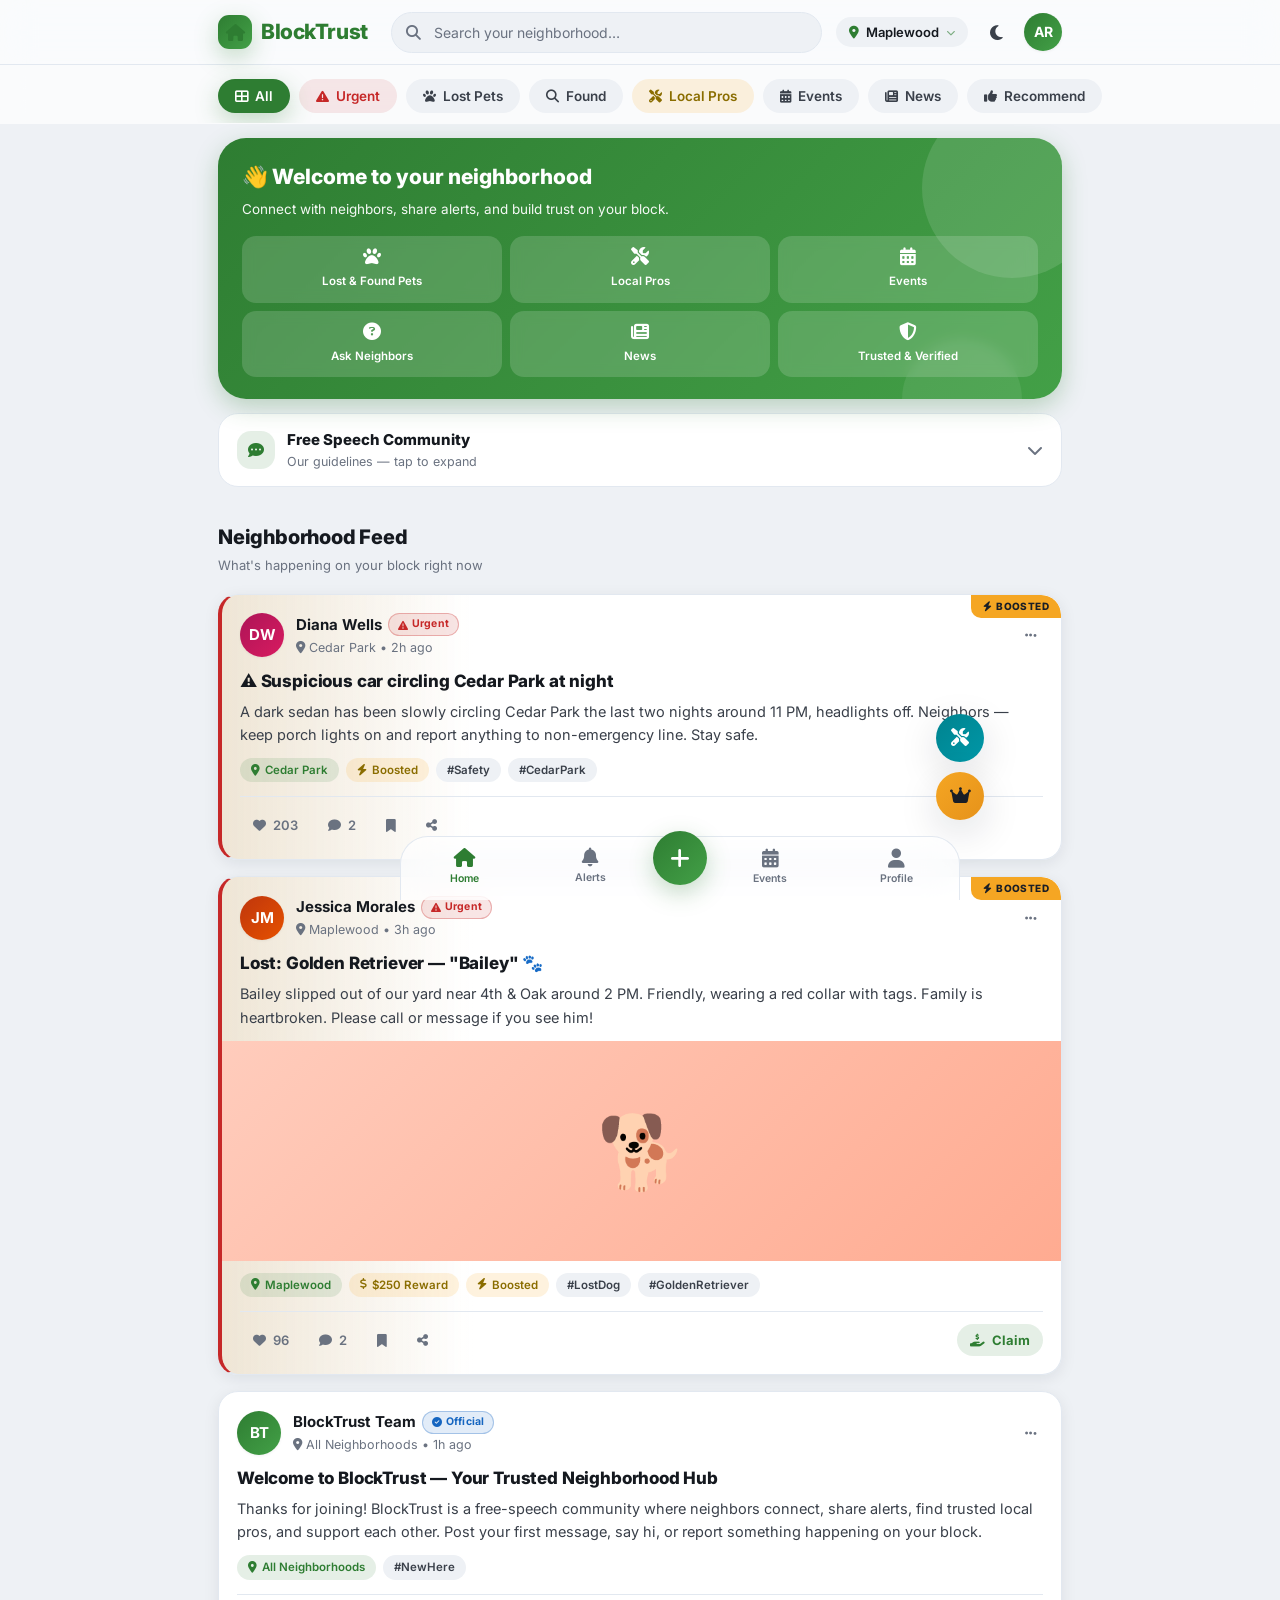
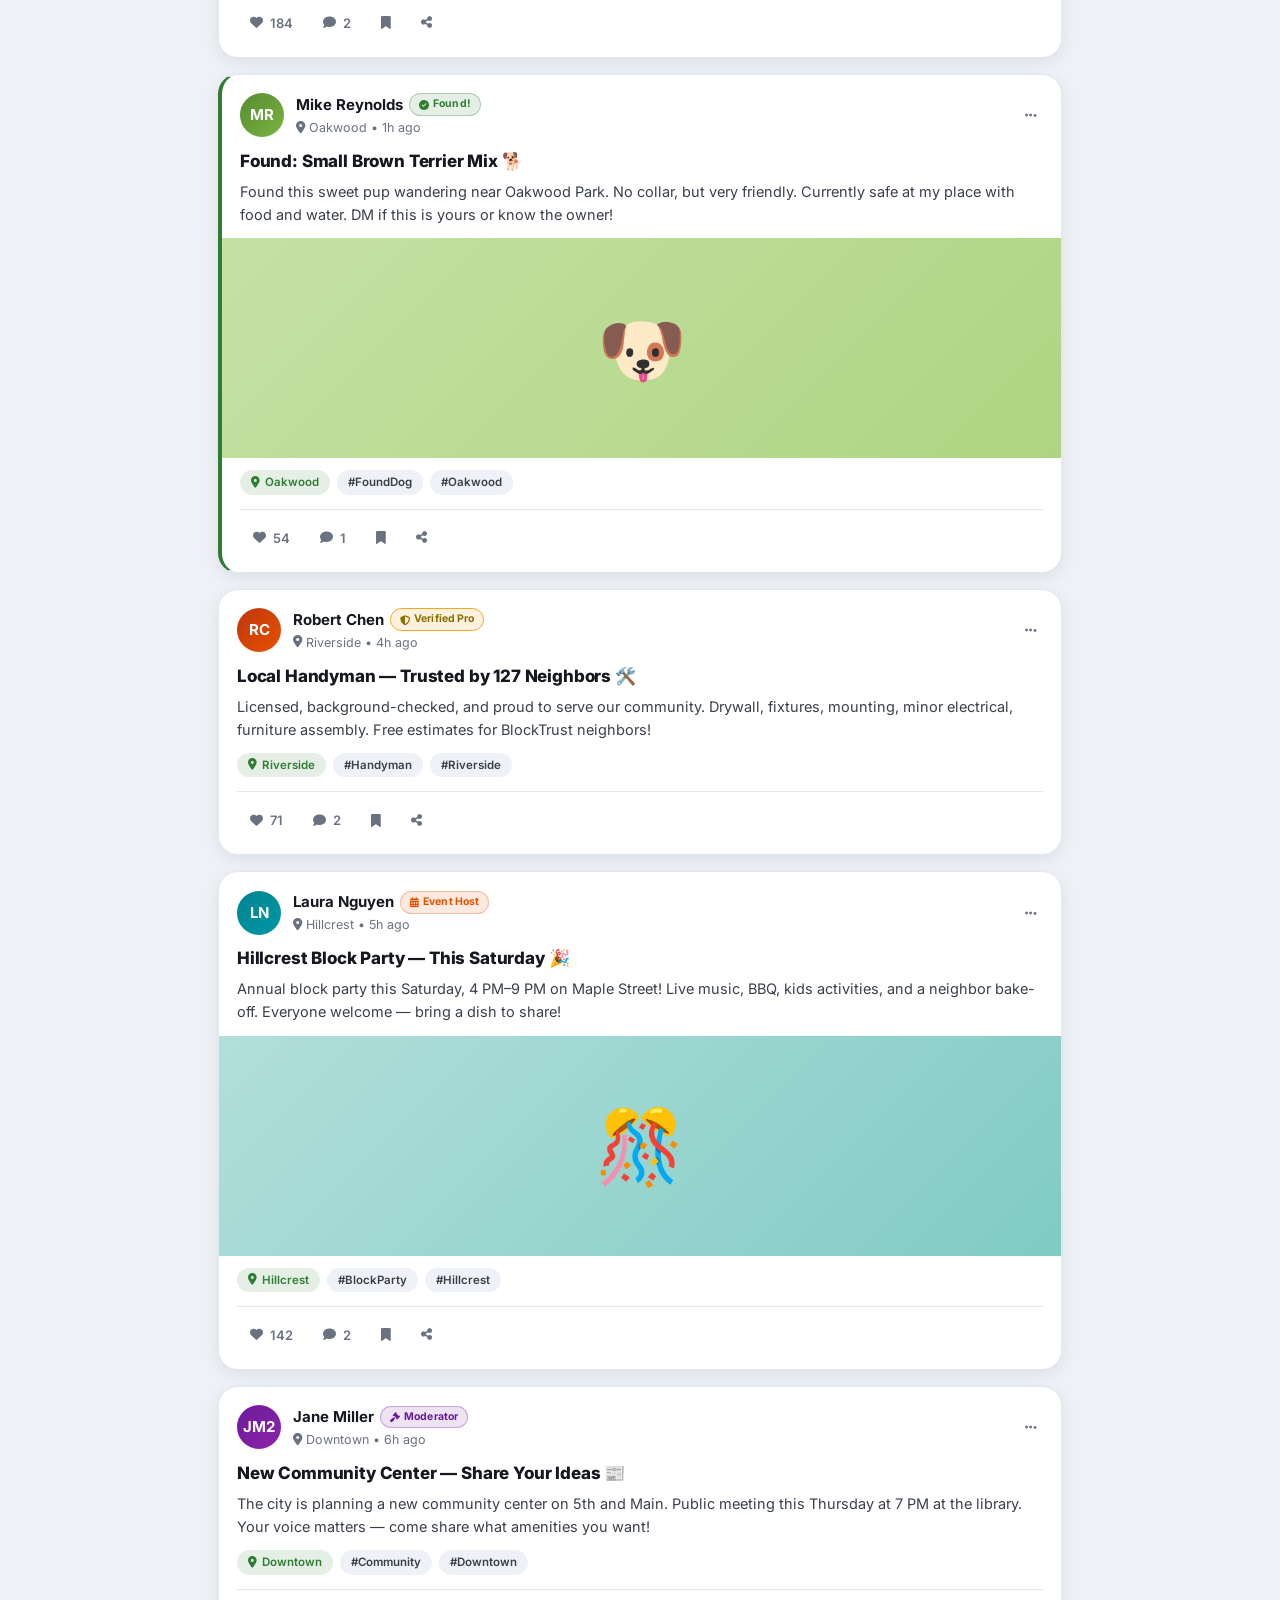
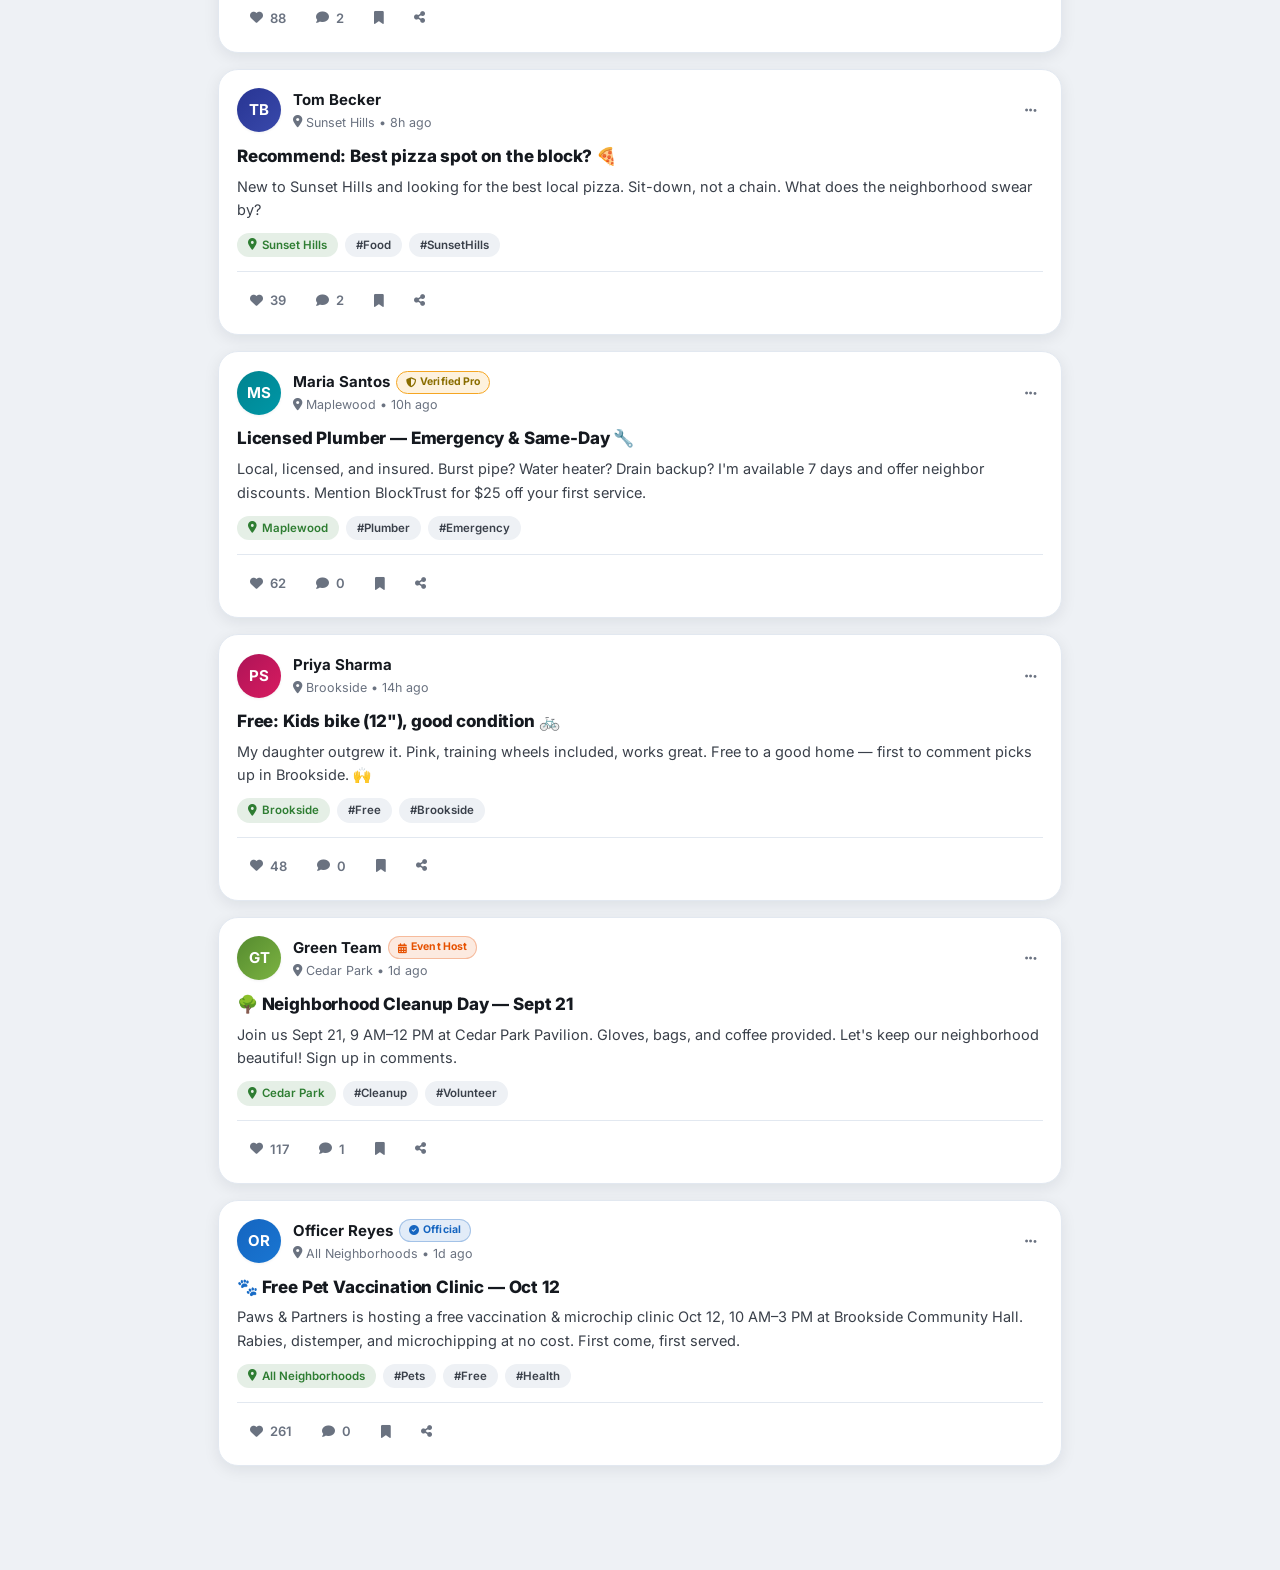
==== commit 397e2550: "Add files via upload" ====
--- a/BlockTrust-main/index.html
+++ b/BlockTrust-main/index.html
@@ -1,2283 +1,335 @@
 <!DOCTYPE html>
-<html lang="en" data-theme="light">
+<html lang="en">
 <head>
-  <meta charset="UTF-8">
-  <meta name="viewport" content="width=device-width, initial-scale=1.0, viewport-fit=cover, maximum-scale=5.0">
-  <meta name="theme-color" content="#2e7d32" id="metaTheme">
-  <meta name="description" content="BlockTrust — a free-speech neighborhood community platform. Lost & found pets with reward escrow, verified local pros, community news & events. No censorship, no algorithms.">
-  <meta name="apple-mobile-web-app-capable" content="yes">
-  <meta name="apple-mobile-web-app-status-bar-style" content="black-translucent">
-  <meta name="apple-mobile-web-app-title" content="BlockTrust">
-  <meta property="og:title" content="BlockTrust — Your Neighborhood, Uncensored">
-  <meta property="og:description" content="A free-speech neighborhood community platform. Lost & found pets with reward escrow, verified local pros, community news & events.">
-  <meta property="og:type" content="website">
-  <title>BlockTrust — Your Neighborhood, Uncensored</title>
-  <link rel="manifest" href="manifest.json">
-  <link rel="icon" href="assets/logo-192.png" type="image/png">
-  <link rel="apple-touch-icon" href="assets/logo-192.png">
-  <link rel="stylesheet" href="https://cdnjs.cloudflare.com/ajax/libs/font-awesome/6.5.1/css/all.min.css" integrity="sha512-DTOQO9RWCH3ppGqcWaEA1BIZOC6xxalwEsw9c2QQeAIftl+Vegovlnee1c9QX4TctnWMn13TZye+giMm8e2LwA==" crossorigin="anonymous" referrerpolicy="no-referrer">
-  <style>
-/* ============================================================
-   BLOCKTRUST — UPGRADED STYLES
-   Light + dark theme via CSS variables, new component styles
-   for toasts, comments, alerts, profile, switches, skeletons.
-   ============================================================ */
-
-:root {
-  /* Brand */
-  --brand: #2e7d32;
-  --brand-2: #1b5e20;
-  --brand-grad: linear-gradient(135deg, #2e7d32 0%, #1b5e20 100%);
-  --accent: #ff6f00;
-  --accent-2: #f9a825;
-
-  /* Surfaces (light) */
-  --bg: #f4f6f5;
-  --bg-2: #ffffff;
-  --card: #ffffff;
-  --card-2: #f8faf9;
-  --border: #e3e8e5;
-  --border-2: #d4dad6;
-  --text: #1a2b22;
-  --text-2: #4a5a52;
-  --text-3: #7a8a82;
-  --shadow: 0 1px 3px rgba(0,0,0,.08), 0 1px 2px rgba(0,0,0,.06);
-  --shadow-lg: 0 10px 30px rgba(0,0,0,.12), 0 4px 12px rgba(0,0,0,.08);
-  --shadow-xl: 0 24px 60px rgba(0,0,0,.22), 0 8px 24px rgba(0,0,0,.14);
-
-  /* Status */
-  --like: #e53935;
-  --reward: #f9a825;
-  --urgent: #d32f2f;
-  --info: #1976d2;
-  --success: #2e7d32;
-  --warn: #f57c00;
-
-  /* Radius */
-  --r-sm: 8px;
-  --r: 12px;
-  --r-lg: 16px;
-  --r-xl: 22px;
-
-  /* Motion */
-  --t-fast: .15s ease;
-  --t: .25s cubic-bezier(.4,0,.2,1);
-  --t-slow: .4s cubic-bezier(.4,0,.2,1);
-
-  /* Layout */
-  --maxw: 720px;
-  --nav-h: 62px;
-  --header-h: 58px;
-}
-
-[data-theme="dark"] {
-  --brand: #4caf50;
-  --brand-2: #2e7d32;
-  --brand-grad: linear-gradient(135deg, #4caf50 0%, #2e7d32 100%);
-  --accent: #ff9100;
-  --accent-2: #ffb74d;
-
-  --bg: #0f1513;
-  --bg-2: #161e1b;
-  --card: #1a2420;
-  --card-2: #1f2a25;
-  --border: #2a3530;
-  --border-2: #364440;
-  --text: #e8f0ec;
-  --text-2: #b0c0b8;
-  --text-3: #76837c;
-  --shadow: 0 1px 3px rgba(0,0,0,.4), 0 1px 2px rgba(0,0,0,.3);
-  --shadow-lg: 0 10px 30px rgba(0,0,0,.5), 0 4px 12px rgba(0,0,0,.35);
-  --shadow-xl: 0 24px 60px rgba(0,0,0,.6), 0 8px 24px rgba(0,0,0,.45);
-
-  --like: #ef5350;
-  --reward: #ffb300;
-  --urgent: #ef5350;
-  --info: #42a5f5;
-  --success: #66bb6a;
-  --warn: #ffa726;
-}
-
-/* ---- Reset & base ---- */
-*, *::before, *::after { box-sizing: border-box; margin: 0; padding: 0; }
-html { -webkit-text-size-adjust: 100%; scroll-behavior: smooth; }
-body {
-  font-family: -apple-system, BlinkMacSystemFont, "Segoe UI", Roboto, Helvetica, Arial, sans-serif;
-  background: var(--bg);
-  color: var(--text);
-  line-height: 1.55;
-  font-size: 15px;
-  -webkit-font-smoothing: antialiased;
-  transition: background var(--t), color var(--t);
-  padding-bottom: calc(var(--nav-h) + 16px);
-  overflow-x: hidden;
-}
-img { max-width: 100%; display: block; }
-button, input, textarea, select { font: inherit; color: inherit; }
-button { cursor: pointer; border: none; background: none; }
-a { color: var(--brand); text-decoration: none; }
-a:hover { text-decoration: underline; }
-
-/* ---- Layout container ---- */
-.app { max-width: var(--maxw); margin: 0 auto; padding: 0 14px; }
-
-/* ---- Header ---- */
-.header {
-  position: sticky; top: 0; z-index: 100;
-  background: var(--bg-2);
-  border-bottom: 1px solid var(--border);
-  height: var(--header-h);
-  display: flex; align-items: center; gap: 10px;
-  padding: 0 14px;
-  backdrop-filter: saturate(180%) blur(10px);
-}
-.header .brand {
-  display: flex; align-items: center; gap: 8px;
-  font-weight: 800; font-size: 18px; color: var(--brand);
-  white-space: nowrap;
-}
-.header .brand i { font-size: 22px; }
-.header .search {
-  flex: 1; position: relative; min-width: 0;
-}
-.header .search input {
-  width: 100%; height: 38px;
-  background: var(--card-2);
-  border: 1px solid var(--border);
-  border-radius: 20px;
-  padding: 0 14px 0 36px;
-  color: var(--text);
-  transition: border var(--t-fast), box-shadow var(--t-fast);
-}
-.header .search input:focus {
-  outline: none; border-color: var(--brand);
-  box-shadow: 0 0 0 3px rgba(46,125,50,.15);
-}
-.header .search i {
-  position: absolute; left: 13px; top: 50%; transform: translateY(-50%);
-  color: var(--text-3); font-size: 14px;
-}
-.header .icon-btn {
-  width: 38px; height: 38px; border-radius: 50%;
-  display: flex; align-items: center; justify-content: center;
-  color: var(--text-2); font-size: 17px;
-  transition: background var(--t-fast), color var(--t-fast);
-  flex-shrink: 0;
-}
-.header .icon-btn:hover { background: var(--card-2); color: var(--brand); }
-
-/* ---- Category bar ---- */
-.cat-bar {
-  display: flex; gap: 8px; overflow-x: auto; padding: 12px 0 8px;
-  -webkit-overflow-scrolling: touch; scrollbar-width: none;
-}
-.cat-bar::-webkit-scrollbar { display: none; }
-.cat-pill {
-  display: inline-flex; align-items: center; gap: 6px;
-  padding: 7px 14px; border-radius: 20px;
-  background: var(--card); border: 1px solid var(--border);
-  color: var(--text-2); font-size: 13px; font-weight: 600;
-  white-space: nowrap; transition: all var(--t-fast);
-}
-.cat-pill i { font-size: 12px; }
-.cat-pill:hover { border-color: var(--brand); color: var(--brand); }
-.cat-pill.active {
-  background: var(--brand-grad); color: #fff; border-color: transparent;
-}
-.cat-pill.urgent { color: var(--urgent); }
-.cat-pill.urgent.active { background: linear-gradient(135deg,#d32f2f,#b71c1c); }
-
-/* ---- Sort bar ---- */
-.sort-bar {
-  display: flex; align-items: center; gap: 6px; padding: 4px 0 10px;
-  font-size: 12px; color: var(--text-3);
-}
-.sort-bar .label { font-weight: 600; }
-.sort-bar button {
-  padding: 4px 10px; border-radius: 14px; font-size: 12px; font-weight: 600;
-  color: var(--text-3); transition: all var(--t-fast);
-}
-.sort-bar button:hover { color: var(--brand); }
-.sort-bar button.active { background: var(--card-2); color: var(--brand); }
-
-/* ---- Free speech banner ---- */
-.freespeech {
-  background: var(--card); border: 1px solid var(--border);
-  border-left: 4px solid var(--brand);
-  border-radius: var(--r); margin: 8px 0 14px; overflow: hidden;
-}
-.freespeech summary {
-  padding: 12px 14px; cursor: pointer; font-weight: 700; font-size: 14px;
-  display: flex; align-items: center; gap: 8px; list-style: none;
-}
-.freespeech summary::-webkit-details-marker { display: none; }
-.freespeech summary i { color: var(--brand); }
-.freespeech summary .chev { margin-left: auto; transition: transform var(--t); color: var(--text-3); }
-.freespeech[open] summary .chev { transform: rotate(90deg); }
-.freespeech .body { padding: 0 14px 14px; font-size: 13px; color: var(--text-2); line-height: 1.7; }
-
-/* ---- Welcome banner ---- */
-.welcome {
-  background: var(--brand-grad); color: #fff;
-  border-radius: var(--r-lg); padding: 18px 20px; margin: 8px 0 16px;
-  position: relative; overflow: hidden;
-}
-.welcome::after {
-  content: ""; position: absolute; right: -30px; top: -30px;
-  width: 130px; height: 130px; border-radius: 50%;
-  background: rgba(255,255,255,.08);
-}
-.welcome::before {
-  content: ""; position: absolute; right: 30px; bottom: -40px;
-  width: 80px; height: 80px; border-radius: 50%;
-  background: rgba(255,255,255,.06);
-}
-.welcome h2 { font-size: 20px; margin-bottom: 4px; position: relative; }
-.welcome p { font-size: 13px; opacity: .92; position: relative; max-width: 90%; }
-.welcome .stat-row { display: flex; gap: 18px; margin-top: 14px; position: relative; }
-.welcome .stat { }
-.welcome .stat .num { font-size: 22px; font-weight: 800; }
-.welcome .stat .lbl { font-size: 11px; opacity: .85; text-transform: uppercase; letter-spacing: .5px; }
-
-/* ---- Feature grid ---- */
-.features {
-  display: grid; grid-template-columns: repeat(2, 1fr); gap: 10px; margin-bottom: 16px;
-}
-.feature-card {
-  background: var(--card); border: 1px solid var(--border);
-  border-radius: var(--r); padding: 16px 14px; text-align: left;
-  transition: transform var(--t-fast), box-shadow var(--t-fast), border var(--t-fast);
-}
-.feature-card:hover { transform: translateY(-2px); box-shadow: var(--shadow-lg); border-color: var(--brand); }
-.feature-card .ico {
-  width: 40px; height: 40px; border-radius: 10px;
-  display: flex; align-items: center; justify-content: center;
-  font-size: 18px; margin-bottom: 10px; color: #fff;
-}
-.feature-card h3 { font-size: 14px; margin-bottom: 3px; }
-.feature-card p { font-size: 12px; color: var(--text-3); line-height: 1.5; }
-.ico.green { background: var(--brand-grad); }
-.ico.amber { background: linear-gradient(135deg,#ff6f00,#f9a825); }
-.ico.blue { background: linear-gradient(135deg,#1976d2,#1565c0); }
-.ico.red { background: linear-gradient(135deg,#e53935,#c62828); }
-
-/* ---- Post card ---- */
-.post-card {
-  background: var(--card); border: 1px solid var(--border);
-  border-radius: var(--r-lg); margin-bottom: 12px; overflow: hidden;
-  transition: box-shadow var(--t-fast), border var(--t-fast);
-}
-.post-card:hover { box-shadow: var(--shadow-lg); }
-.post-card.boosted { border-color: var(--accent); box-shadow: 0 0 0 1px var(--accent), var(--shadow); }
-.post-card.urgent { border-left: 4px solid var(--urgent); }
-
-.post-head { padding: 12px 14px 0; display: flex; gap: 10px; align-items: flex-start; }
-.post-head .avatar {
-  width: 42px; height: 42px; border-radius: 50%; flex-shrink: 0;
-  display: flex; align-items: center; justify-content: center;
-  font-weight: 700; font-size: 15px; color: #fff;
-}
-.post-head .meta { flex: 1; min-width: 0; }
-.post-head .meta .name { font-weight: 700; font-size: 14px; display: flex; align-items: center; gap: 6px; flex-wrap: wrap; }
-.post-head .meta .sub { font-size: 12px; color: var(--text-3); margin-top: 1px; }
-.post-head .meta .sub .dot { margin: 0 4px; opacity: .5; }
-.post-head .cat-tag {
-  font-size: 11px; font-weight: 700; padding: 2px 8px; border-radius: 10px;
-  background: var(--card-2); color: var(--text-2); text-transform: capitalize;
-}
-.post-head .post-time { font-size: 11px; color: var(--text-3); margin-left: auto; flex-shrink: 0; }
-
-.post-body { padding: 10px 14px; }
-.post-body .title { font-size: 16px; font-weight: 700; margin-bottom: 4px; cursor: pointer; }
-.post-body .title:hover { color: var(--brand); }
-.post-body .content { font-size: 14px; color: var(--text-2); line-height: 1.6; word-break: break-word; }
-.post-body .post-img {
-  margin-top: 10px; border-radius: var(--r); overflow: hidden;
-  max-height: 380px; cursor: pointer;
-}
-.post-body .post-img img { width: 100%; object-fit: cover; }
-
-.post-tags { padding: 0 14px 8px; display: flex; gap: 6px; flex-wrap: wrap; }
-.post-tags .tag { font-size: 11px; color: var(--brand); font-weight: 600; }
-.post-tags .tag::before { content: "#"; opacity: .6; }
-
-/* Reward banner */
-.reward-banner {
-  margin: 0 14px 10px; padding: 10px 12px; border-radius: var(--r);
-  background: linear-gradient(135deg, rgba(249,168,37,.12), rgba(255,111,0,.08));
-  border: 1px solid rgba(249,168,37,.3);
-  display: flex; align-items: center; gap: 10px;
-}
-.reward-banner i { color: var(--reward); font-size: 18px; }
-.reward-banner .r-info { flex: 1; }
-.reward-banner .r-amount { font-weight: 800; font-size: 15px; color: var(--reward); }
-.reward-banner .r-status { font-size: 11px; color: var(--text-3); }
-.reward-banner .r-btn {
-  padding: 6px 14px; border-radius: 18px; font-size: 12px; font-weight: 700;
-  background: var(--reward); color: #1a1200; transition: filter var(--t-fast);
-}
-.reward-banner .r-btn:hover { filter: brightness(1.08); }
-.reward-banner .r-btn.claimed { background: var(--success); color: #fff; }
-.reward-banner .r-btn.released { background: var(--text-3); color: #fff; }
-
-/* Post actions */
-.post-actions {
-  display: flex; align-items: center; gap: 4px; padding: 8px 8px 10px;
-  border-top: 1px solid var(--border);
-}
-.post-actions .act {
-  display: flex; align-items: center; gap: 6px;
-  padding: 7px 12px; border-radius: 20px; font-size: 13px; font-weight: 600;
-  color: var(--text-3); transition: all var(--t-fast);
-}
-.post-actions .act:hover { background: var(--card-2); }
-.post-actions .act i { font-size: 15px; }
-.post-actions .act.like.liked { color: var(--like); }
-.post-actions .act.like.liked i { animation: pop .3s ease; }
-.post-actions .act.share:hover { color: var(--info); }
-.post-actions .act.delete { margin-left: auto; color: var(--text-3); }
-.post-actions .act.delete:hover { color: var(--urgent); background: rgba(211,47,47,.08); }
-.post-actions .act .count { font-variant-numeric: tabular-nums; }
-
-@keyframes pop { 0%{transform:scale(1)} 40%{transform:scale(1.3)} 100%{transform:scale(1)} }
-
-/* ---- Comments ---- */
-.comments { padding: 0 14px 12px; border-top: 1px solid var(--border); }
-.comments .c-head { font-size: 12px; font-weight: 700; color: var(--text-3); padding: 10px 0 6px; text-transform: uppercase; letter-spacing: .4px; }
-.comment {
-  display: flex; gap: 8px; padding: 8px 0;
-}
-.comment .avatar { width: 30px; height: 30px; border-radius: 50%; font-size: 11px; flex-shrink: 0; display: flex; align-items: center; justify-content: center; font-weight: 700; color: #fff; }
-.comment .c-body { flex: 1; min-width: 0; }
-.comment .c-body .c-meta { font-size: 12px; }
-.comment .c-body .c-meta .c-name { font-weight: 700; }
-.comment .c-body .c-meta .c-time { color: var(--text-3); margin-left: 6px; }
-.comment .c-body .c-text { font-size: 13px; color: var(--text-2); word-break: break-word; margin-top: 2px; }
-.comment-input {
-  display: flex; gap: 8px; padding: 8px 0 4px; align-items: center;
-}
-.comment-input input {
-  flex: 1; height: 36px; padding: 0 12px; border-radius: 18px;
-  border: 1px solid var(--border); background: var(--card-2); color: var(--text);
-}
-.comment-input input:focus { outline: none; border-color: var(--brand); }
-.comment-input button {
-  height: 36px; padding: 0 16px; border-radius: 18px;
-  background: var(--brand-grad); color: #fff; font-weight: 700; font-size: 13px;
-}
-.comment-input button:disabled { opacity: .5; }
-
-/* ---- Empty state ---- */
-.empty-state {
-  text-align: center; padding: 48px 20px; color: var(--text-3);
-}
-.empty-state i { font-size: 44px; margin-bottom: 14px; opacity: .4; }
-.empty-state h3 { font-size: 16px; color: var(--text-2); margin-bottom: 6px; }
-.empty-state p { font-size: 13px; max-width: 280px; margin: 0 auto; line-height: 1.6; }
-
-/* ---- Skeleton loading ---- */
-.skeleton { background: var(--card); border: 1px solid var(--border); border-radius: var(--r-lg); margin-bottom: 12px; overflow: hidden; }
-.skeleton .sk-head { padding: 14px; display: flex; gap: 10px; }
-.skeleton .sk-bar { height: 12px; border-radius: 6px; background: var(--card-2); }
-.skeleton .sk-circle { width: 42px; height: 42px; border-radius: 50%; background: var(--card-2); flex-shrink: 0; }
-.skeleton .sk-lines { padding: 0 14px 14px; }
-.skeleton .sk-lines .sk-bar { margin-bottom: 8px; }
-.skeleton .sk-bar.w-60 { width: 60%; } .skeleton .sk-bar.w-40 { width: 40%; } .skeleton .sk-bar.w-80 { width: 80%; } .skeleton .sk-bar.w-30 { width: 30%; }
-.shimmer { position: relative; overflow: hidden; }
-.shimmer::after { content:""; position:absolute; inset:0; background:linear-gradient(90deg,transparent,rgba(255,255,255,.1),transparent); animation:shimmer 1.4s infinite; }
-@keyframes shimmer { 0%{transform:translateX(-100%)} 100%{transform:translateX(100%)} }
-
-/* ---- Badges ---- */
-.badge {
-  display: inline-flex; align-items: center; gap: 4px;
-  font-size: 10px; font-weight: 700; padding: 2px 7px; border-radius: 10px;
-  text-transform: uppercase; letter-spacing: .3px;
-}
-.badge i { font-size: 9px; }
-.badge-official { background: var(--brand-grad); color: #fff; }
-.badge-moderator { background: linear-gradient(135deg,#5e35b1,#4527a0); color: #fff; }
-.badge-verified { background: linear-gradient(135deg,#1565c0,#0d47a1); color: #fff; }
-
-/* ---- Bottom nav ---- */
-.bottom-nav {
-  position: fixed; bottom: 0; left: 0; right: 0; z-index: 100;
-  height: var(--nav-h); background: var(--bg-2);
-  border-top: 1px solid var(--border);
-  display: flex; max-width: var(--maxw); margin: 0 auto;
-  backdrop-filter: saturate(180%) blur(10px);
-}
-.bottom-nav .nav-item {
-  flex: 1; display: flex; flex-direction: column; align-items: center; justify-content: center;
-  gap: 3px; color: var(--text-3); font-size: 10px; font-weight: 600;
-  transition: color var(--t-fast); position: relative;
-}
-.bottom-nav .nav-item i { font-size: 19px; }
-.bottom-nav .nav-item.active { color: var(--brand); }
-.bottom-nav .nav-item.active i { transform: scale(1.1); transition: transform var(--t-fast); }
-.bottom-nav .nav-item .badge-dot {
-  position: absolute; top: 8px; right: 50%; margin-right: -16px;
-  min-width: 16px; height: 16px; border-radius: 8px; padding: 0 4px;
-  background: var(--urgent); color: #fff; font-size: 9px; font-weight: 800;
-  display: flex; align-items: center; justify-content: center;
-}
-.bottom-nav .nav-item.post-btn i {
-  width: 44px; height: 44px; border-radius: 50%;
-  background: var(--brand-grad); color: #fff;
-  display: flex; align-items: center; justify-content: center; font-size: 20px;
-  margin-top: -22px; box-shadow: var(--shadow-lg);
-}
-
-/* ---- Tabs ---- */
-.tab { display: none; }
-.tab.active { display: block; animation: fadeIn .3s ease; }
-@keyframes fadeIn { from { opacity: 0; transform: translateY(6px); } to { opacity: 1; transform: translateY(0); } }
-
-/* ---- Section heading ---- */
-.section-h {
-  font-size: 18px; font-weight: 800; padding: 14px 0 10px;
-  display: flex; align-items: center; gap: 8px;
-}
-.section-h .sub { font-size: 12px; font-weight: 500; color: var(--text-3); }
-
-/* ---- Alerts view ---- */
-.alerts-header {
-  display: flex; align-items: center; gap: 8px; padding: 14px 0 10px;
-}
-.alerts-header h2 { font-size: 20px; font-weight: 800; }
-.alerts-header .count {
-  font-size: 12px; font-weight: 700; color: var(--urgent);
-  background: rgba(211,47,47,.1); padding: 2px 10px; border-radius: 12px;
-}
-.alerts-header .clear {
-  margin-left: auto; font-size: 12px; font-weight: 600; color: var(--text-3);
-  padding: 6px 12px; border-radius: 16px; transition: all var(--t-fast);
-}
-.alerts-header .clear:hover { background: var(--card-2); color: var(--urgent); }
-
-.alert-item {
-  display: flex; gap: 12px; padding: 14px; background: var(--card);
-  border: 1px solid var(--border); border-radius: var(--r); margin-bottom: 8px;
-  transition: border var(--t-fast); cursor: pointer;
-}
-.alert-item:hover { border-color: var(--brand); }
-.alert-item.unread { border-left: 3px solid var(--brand); background: var(--card-2); }
-.alert-item .a-icon {
-  width: 38px; height: 38px; border-radius: 10px; flex-shrink: 0;
-  display: flex; align-items: center; justify-content: center; font-size: 16px; color: #fff;
-}
-.alert-item .a-icon.like { background: var(--like); }
-.alert-item .a-icon.comment { background: var(--info); }
-.alert-item .a-icon.reward { background: var(--reward); }
-.alert-item .a-icon.post { background: var(--brand-grad); }
-.alert-item .a-icon.system { background: var(--text-3); }
-.alert-item .a-body { flex: 1; min-width: 0; }
-.alert-item .a-body .a-text { font-size: 13px; color: var(--text-2); line-height: 1.5; word-break: break-word; }
-.alert-item .a-body .a-time { font-size: 11px; color: var(--text-3); margin-top: 3px; }
-.alert-item .a-dot { width: 8px; height: 8px; border-radius: 50%; background: var(--urgent); flex-shrink: 0; align-self: center; }
-
-/* ---- Profile view ---- */
-.profile-header {
-  background: var(--brand-grad); color: #fff; border-radius: var(--r-lg);
-  padding: 20px; margin: 14px 0; position: relative; overflow: hidden;
-}
-.profile-header::after {
-  content:""; position:absolute; right:-20px; top:-20px; width:100px; height:100px;
-  border-radius:50%; background:rgba(255,255,255,.08);
-}
-.profile-header .p-avatar {
-  width: 64px; height: 64px; border-radius: 50%; font-size: 24px; font-weight: 800;
-  display: flex; align-items: center; justify-content: center; color: #fff;
-  border: 3px solid rgba(255,255,255,.3); margin-bottom: 12px; position: relative;
-}
-.profile-header .p-name { font-size: 20px; font-weight: 800; position: relative; }
-.profile-header .p-nbhd { font-size: 13px; opacity: .9; position: relative; }
-.profile-header .p-badges { display: flex; gap: 6px; margin-top: 8px; position: relative; flex-wrap: wrap; }
-
-.profile-stats {
-  display: grid; grid-template-columns: repeat(3, 1fr); gap: 1px;
-  background: var(--border); border-radius: var(--r); overflow: hidden; margin-bottom: 16px;
-}
-.profile-stats .ps { background: var(--card); padding: 14px 8px; text-align: center; }
-.profile-stats .ps .num { font-size: 22px; font-weight: 800; color: var(--brand); }
-.profile-stats .ps .lbl { font-size: 11px; color: var(--text-3); text-transform: uppercase; letter-spacing: .3px; }
-
-.profile-section {
-  background: var(--card); border: 1px solid var(--border); border-radius: var(--r);
-  padding: 16px; margin-bottom: 14px;
-}
-.profile-section h3 { font-size: 14px; font-weight: 700; margin-bottom: 12px; display: flex; align-items: center; gap: 8px; }
-.profile-section h3 i { color: var(--brand); font-size: 15px; }
-
-/* Form fields */
-.field { margin-bottom: 14px; }
-.field label { display: block; font-size: 12px; font-weight: 600; color: var(--text-2); margin-bottom: 5px; }
-.field input, .field textarea, .field select {
-  width: 100%; padding: 10px 12px; border-radius: var(--r-sm);
-  border: 1px solid var(--border); background: var(--card-2); color: var(--text);
-  transition: border var(--t-fast), box-shadow var(--t-fast);
-}
-.field input:focus, .field textarea:focus, .field select:focus {
-  outline: none; border-color: var(--brand); box-shadow: 0 0 0 3px rgba(46,125,50,.12);
-}
-.field textarea { resize: vertical; min-height: 80px; }
-
-/* Switch toggle */
-.switch-row {
-  display: flex; align-items: center; gap: 12px; padding: 10px 0;
-  border-bottom: 1px solid var(--border);
-}
-.switch-row:last-child { border-bottom: none; }
-.switch-row .sr-info { flex: 1; }
-.switch-row .sr-info .sr-title { font-size: 14px; font-weight: 600; }
-.switch-row .sr-info .sr-desc { font-size: 12px; color: var(--text-3); margin-top: 2px; }
-.switch {
-  position: relative; width: 46px; height: 26px; flex-shrink: 0;
-}
-.switch input { opacity: 0; width: 0; height: 0; }
-.switch .slider {
-  position: absolute; inset: 0; border-radius: 13px;
-  background: var(--border-2); transition: background var(--t);
-}
-.switch .slider::before {
-  content: ""; position: absolute; width: 20px; height: 20px; border-radius: 50%;
-  background: #fff; left: 3px; top: 3px; transition: transform var(--t);
-  box-shadow: 0 1px 3px rgba(0,0,0,.2);
-}
-.switch input:checked + .slider { background: var(--brand); }
-.switch input:checked + .slider::before { transform: translateX(20px); }
-
-/* Danger zone */
-.danger-zone { border: 1px solid var(--urgent); border-radius: var(--r); }
-.danger-zone h3 { color: var(--urgent); }
-.danger-zone h3 i { color: var(--urgent); }
-.btn-danger {
-  width: 100%; padding: 10px; border-radius: var(--r-sm); font-weight: 700; font-size: 13px;
-  background: rgba(211,47,47,.08); color: var(--urgent); border: 1px solid rgba(211,47,47,.2);
-  transition: all var(--t-fast);
-}
-.btn-danger:hover { background: var(--urgent); color: #fff; }
-
-/* My posts in profile */
-.my-post-item {
-  display: flex; gap: 10px; padding: 10px 0; border-bottom: 1px solid var(--border);
-}
-.my-post-item:last-child { border-bottom: none; }
-.my-post-item .mp-info { flex: 1; min-width: 0; }
-.my-post-item .mp-title { font-size: 14px; font-weight: 600; }
-.my-post-item .mp-meta { font-size: 11px; color: var(--text-3); margin-top: 2px; }
-.my-post-item .mp-stats { font-size: 11px; color: var(--text-3); display: flex; gap: 10px; margin-top: 4px; }
-.my-post-item .mp-del { color: var(--text-3); font-size: 15px; padding: 4px; }
-.my-post-item .mp-del:hover { color: var(--urgent); }
-
-/* ---- Premium view ---- */
-.premium-hero {
-  background: linear-gradient(135deg, #1a1a2e 0%, #16213e 50%, #0f3460 100%);
-  color: #fff; border-radius: var(--r-lg); padding: 28px 22px; margin: 14px 0;
-  text-align: center; position: relative; overflow: hidden;
-}
-.premium-hero::before {
-  content: "★"; position: absolute; font-size: 200px; opacity: .04; top: -30px; right: -20px;
-}
-.premium-hero .crown { font-size: 40px; color: var(--accent-2); margin-bottom: 10px; }
-.premium-hero h2 { font-size: 24px; font-weight: 800; margin-bottom: 6px; }
-.premium-hero p { font-size: 14px; opacity: .85; max-width: 320px; margin: 0 auto 16px; }
-.premium-hero .price { font-size: 36px; font-weight: 800; }
-.premium-hero .price .per { font-size: 14px; font-weight: 500; opacity: .7; }
-.premium-hero .btn-premium {
-  display: inline-block; margin-top: 16px; padding: 13px 36px; border-radius: 26px;
-  background: linear-gradient(135deg, var(--accent), var(--accent-2)); color: #fff;
-  font-weight: 800; font-size: 15px; box-shadow: 0 8px 20px rgba(255,111,0,.35);
-  transition: transform var(--t-fast);
-}
-.premium-hero .btn-premium:hover { transform: scale(1.03); }
-
-.premium-active {
-  background: linear-gradient(135deg, #1b5e20, #2e7d32); color: #fff;
-  border-radius: var(--r-lg); padding: 24px; margin: 14px 0; text-align: center;
-}
-.premium-active .crown { font-size: 36px; color: #ffeb3b; margin-bottom: 8px; }
-.premium-active h2 { font-size: 20px; font-weight: 800; }
-.premium-active p { font-size: 13px; opacity: .9; margin-top: 4px; }
-
-.benefit-list { margin: 16px 0; }
-.benefit {
-  display: flex; gap: 12px; padding: 14px; background: var(--card);
-  border: 1px solid var(--border); border-radius: var(--r); margin-bottom: 8px;
-}
-.benefit .b-icon {
-  width: 40px; height: 40px; border-radius: 10px; flex-shrink: 0;
-  display: flex; align-items: center; justify-content: center; font-size: 17px; color: #fff;
-  background: var(--brand-grad);
-}
-.benefit .b-body h4 { font-size: 14px; font-weight: 700; }
-.benefit .b-body p { font-size: 12px; color: var(--text-3); margin-top: 2px; line-height: 1.5; }
-
-/* FAQ */
-.faq { margin: 16px 0; }
-.faq details {
-  background: var(--card); border: 1px solid var(--border); border-radius: var(--r);
-  margin-bottom: 8px; overflow: hidden;
-}
-.faq summary {
-  padding: 14px; font-weight: 600; font-size: 14px; cursor: pointer; list-style: none;
-  display: flex; align-items: center; gap: 8px;
-}
-.faq summary::-webkit-details-marker { display: none; }
-.faq summary .chev { margin-left: auto; transition: transform var(--t); color: var(--text-3); }
-.faq details[open] summary .chev { transform: rotate(90deg); }
-.faq .a { padding: 0 14px 14px; font-size: 13px; color: var(--text-2); line-height: 1.6; }
-
-/* ---- Modals ---- */
-.modal-overlay {
-  position: fixed; inset: 0; z-index: 200;
-  background: rgba(0,0,0,.55); backdrop-filter: blur(4px);
-  display: flex; align-items: flex-end; justify-content: center;
-  opacity: 0; pointer-events: none; transition: opacity var(--t);
-}
-.modal-overlay.open { opacity: 1; pointer-events: auto; }
-.modal {
-  background: var(--bg-2); border-radius: var(--r-xl) var(--r-xl) 0 0;
-  width: 100%; max-width: var(--maxw); max-height: 92vh; overflow-y: auto;
-  transform: translateY(100%); transition: transform var(--t-slow);
-  padding: 20px 18px calc(20px + env(safe-area-inset-bottom));
-}
-.modal-overlay.open .modal { transform: translateY(0); }
-.modal .m-handle {
-  width: 40px; height: 4px; border-radius: 2px; background: var(--border-2);
-  margin: 0 auto 16px;
-}
-.modal .m-head {
-  display: flex; align-items: center; gap: 10px; margin-bottom: 18px;
-}
-.modal .m-head h2 { font-size: 18px; font-weight: 800; flex: 1; }
-.modal .m-head .m-close {
-  width: 34px; height: 34px; border-radius: 50%; background: var(--card-2);
-  display: flex; align-items: center; justify-content: center; color: var(--text-3); font-size: 16px;
-}
-.modal .m-head .m-close:hover { background: var(--border); color: var(--text); }
-
-/* Post composer */
-.composer .cat-grid {
-  display: grid; grid-template-columns: repeat(4, 1fr); gap: 6px; margin-bottom: 14px;
-}
-.composer .cat-opt {
-  padding: 10px 4px; border-radius: var(--r-sm); text-align: center;
-  border: 1px solid var(--border); background: var(--card-2); font-size: 11px; font-weight: 600;
-  color: var(--text-2); transition: all var(--t-fast);
-}
-.composer .cat-opt i { display: block; font-size: 16px; margin-bottom: 4px; }
-.composer .cat-opt.active { border-color: var(--brand); background: rgba(46,125,50,.08); color: var(--brand); }
-
-.img-upload {
-  border: 2px dashed var(--border-2); border-radius: var(--r); padding: 20px;
-  text-align: center; color: var(--text-3); cursor: pointer; transition: all var(--t-fast);
-  margin-bottom: 14px; position: relative;
-}
-.img-upload:hover { border-color: var(--brand); color: var(--brand); }
-.img-upload i { font-size: 28px; margin-bottom: 6px; }
-.img-upload p { font-size: 13px; }
-.img-upload.has-img { padding: 0; border-style: solid; }
-.img-upload .preview { border-radius: var(--r); overflow: hidden; position: relative; }
-.img-upload .preview img { width: 100%; max-height: 240px; object-fit: cover; }
-.img-upload .preview .rm {
-  position: absolute; top: 8px; right: 8px; width: 32px; height: 32px; border-radius: 50%;
-  background: rgba(0,0,0,.6); color: #fff; display: flex; align-items: center; justify-content: center;
-}
-
-.composer .row2 { display: flex; gap: 10px; }
-.composer .row2 .field { flex: 1; }
-
-.toggle-row {
-  display: flex; align-items: center; gap: 10px; padding: 10px 12px;
-  background: var(--card-2); border-radius: var(--r-sm); margin-bottom: 10px;
-}
-.toggle-row .tr-info { flex: 1; }
-.toggle-row .tr-info .tr-title { font-size: 13px; font-weight: 600; }
-.toggle-row .tr-info .tr-desc { font-size: 11px; color: var(--text-3); }
-
-.btn-primary {
-  width: 100%; padding: 14px; border-radius: var(--r); font-weight: 800; font-size: 15px;
-  background: var(--brand-grad); color: #fff; transition: filter var(--t-fast), transform var(--t-fast);
-  margin-top: 6px;
-}
-.btn-primary:hover { filter: brightness(1.06); }
-.btn-primary:active { transform: scale(.98); }
-.btn-primary:disabled { opacity: .5; }
-
-.char-count { text-align: right; font-size: 11px; color: var(--text-3); margin-top: 4px; }
-.char-count.over { color: var(--urgent); font-weight: 700; }
-
-/* Post detail modal */
-.detail-modal .d-post { }
-.detail-modal .d-actions { display: flex; gap: 6px; padding: 10px 0; border-top: 1px solid var(--border); margin-top: 10px; }
-.detail-modal .d-actions .act { display: flex; align-items: center; gap: 6px; padding: 8px 14px; border-radius: 20px; font-size: 14px; font-weight: 600; color: var(--text-3); }
-.detail-modal .d-actions .act:hover { background: var(--card-2); }
-.detail-modal .d-actions .act.liked { color: var(--like); }
-.detail-modal .d-comments { margin-top: 14px; }
-
-/* ---- Toast ---- */
-#toast-container {
-  position: fixed; top: 70px; left: 50%; transform: translateX(-50%);
-  z-index: 300; display: flex; flex-direction: column; gap: 8px; align-items: center;
-  pointer-events: none; width: 100%; max-width: 400px; padding: 0 14px;
-}
-.toast {
-  display: flex; align-items: center; gap: 10px; padding: 12px 16px;
-  border-radius: var(--r); font-size: 13px; font-weight: 600;
-  box-shadow: var(--shadow-lg); pointer-events: auto;
-  animation: toastIn .3s cubic-bezier(.4,0,.2,1); max-width: 100%;
-}
-.toast.out { animation: toastOut .3s ease forwards; }
-.toast i { font-size: 16px; }
-.toast.info { background: var(--info); color: #fff; }
-.toast.success { background: var(--success); color: #fff; }
-.toast.warn { background: var(--warn); color: #fff; }
-.toast.error { background: var(--urgent); color: #fff; }
-@keyframes toastIn { from { opacity: 0; transform: translateY(-20px) scale(.95); } to { opacity: 1; transform: translateY(0) scale(1); } }
-@keyframes toastOut { to { opacity: 0; transform: translateY(-20px) scale(.95); } }
-
-/* ---- Misc ---- */
-.muted { color: var(--text-3); }
-.center { text-align: center; }
-.pill { display: inline-block; padding: 3px 10px; border-radius: 12px; font-size: 11px; font-weight: 700; background: var(--card-2); color: var(--text-2); }
-.divider { height: 1px; background: var(--border); margin: 14px 0; }
-.spacer-sm { height: 8px; } .spacer { height: 16px; } .spacer-lg { height: 28px; }
-
-/* Scroll-to-top fab */
-.fab-top {
-  position: fixed; bottom: calc(var(--nav-h) + 16px); right: 18px; z-index: 90;
-  width: 44px; height: 44px; border-radius: 50%; background: var(--card);
-  border: 1px solid var(--border); box-shadow: var(--shadow-lg);
-  display: flex; align-items: center; justify-content: center; color: var(--brand); font-size: 17px;
-  opacity: 0; pointer-events: none; transition: all var(--t);
-}
-.fab-top.show { opacity: 1; pointer-events: auto; }
-.fab-top:hover { background: var(--brand); color: #fff; }
-
-/* Responsive */
-@media (min-width: 600px) {
-  .features { grid-template-columns: repeat(4, 1fr); }
-}
-@media (max-width: 380px) {
-  .composer .cat-grid { grid-template-columns: repeat(3, 1fr); }
-  .header .brand span { display: none; }
-}
-
-/* Print */
-@media print {
-  .bottom-nav, .header, .fab-top, #toast-container, .modal-overlay { display: none !important; }
-  body { padding: 0; background: #fff; color: #000; }
-}
-  </style>
+    <meta charset="UTF-8" />
+    <meta name="viewport" content="width=device-width, initial-scale=1.0, viewport-fit=cover" />
+    <meta name="theme-color" content="#2e7d32" />
+    <meta name="description" content="BlockTrust — Your neighborhood hub. Connect, share alerts, find trusted local pros, and support your community." />
+    <title>BlockTrust — Your Neighborhood Hub</title>
+
+    <link rel="manifest" href="manifest.json" />
+    <link href="https://fonts.googleapis.com/css2?family=Inter:opsz,wght@14..32,300;14..32,400;14..32,500;14..32,600;14..32,700;14..32,800;14..32,900&display=swap" rel="stylesheet" />
+    <link rel="stylesheet" href="https://cdnjs.cloudflare.com/ajax/libs/font-awesome/6.5.1/css/all.min.css" />
+    <link rel="stylesheet" href="css/theme.css" />
+    <link rel="icon" href="assets/logo.svg" type="image/svg+xml" />
 <script src="https://sites.super.myninja.ai/_assets/ninja-daytona-script.js"></script>
 </head>
 <body>
-  <div id="toast-container" aria-live="polite" role="status"></div>
-
-  <!-- ===== Header ===== -->
-  <header class="header">
-    <div class="brand"><i class="fas fa-shield-halved"></i><span>BlockTrust</span></div>
-    <div class="search">
-      <i class="fas fa-search"></i>
-      <input type="search" id="searchInput" placeholder="Search posts, neighbors, tags…" aria-label="Search">
+
+    <!-- ========== APP BAR ========== -->
+    <header class="app-bar">
+        <div class="container app-bar-inner">
+            <a href="#" class="logo">
+                <span class="logo-mark"><i class="fas fa-home"></i></span>
+                <span>Block<span>Trust</span></span>
+                <span class="full"></span>
+            </a>
+            <div class="search-bar">
+                <i class="fas fa-search"></i>
+                <input type="text" placeholder="Search your neighborhood…" id="searchInput" aria-label="Search" />
+            </div>
+            <div class="app-bar-actions">
+                <button class="hood-switch" id="hoodSwitch" aria-label="Switch neighborhood">
+                    <i class="fas fa-map-marker-alt"></i>
+                    <span class="label" id="hoodLabel">Maplewood</span>
+                    <i class="fas fa-chevron-down" style="font-size:9px;opacity:.6;"></i>
+                </button>
+                <button class="icon-btn" id="themeToggle" aria-label="Toggle theme">
+                    <i class="fas fa-moon"></i>
+                </button>
+                <div class="avatar" id="avatarTop" title="Your profile">AR</div>
+            </div>
+        </div>
+    </header>
+
+    <!-- ========== CATEGORY BAR ========== -->
+    <div class="category-bar" id="categoryBar">
+        <div class="container">
+            <div class="category-pills" id="categoryPills"></div>
+        </div>
     </div>
-    <button class="icon-btn" id="themeBtn" aria-label="Toggle theme"><i class="fas fa-moon"></i></button>
-  </header>
-
-  <main class="app">
-
-    <!-- ===== HOME TAB ===== -->
-    <section id="homeTab" class="tab active">
-      <div class="cat-bar" id="catBar" role="tablist" aria-label="Categories"></div>
-      <div class="sort-bar" id="sortBar"></div>
-
-      <details class="freespeech" open>
-        <summary><i class="fas fa-comment-dots"></i> Free Speech, Real Community
-          <i class="fas fa-chevron-right chev"></i>
-        </summary>
-        <div class="body">
-          BlockTrust is a neighborhood platform built on trust and free expression. We don't censor lawful speech, we don't use manipulative algorithms, and we don't sell your data. The only content removed is illegal material, targeted harassment, and spam. Speak freely, connect locally, build real community.
-        </div>
-      </details>
-
-      <div class="welcome">
-        <h2>Welcome back, neighbor 👋</h2>
-        <p>See what's happening around you. Post updates, find lost pets, hire verified pros, and connect with your community — no algorithm, no censorship.</p>
-        <div class="stat-row">
-          <div class="stat"><div class="num" id="statNeighbors">2,847</div><div class="lbl">Neighbors</div></div>
-          <div class="stat"><div class="num" id="statPosts">12.4k</div><div class="lbl">Posts</div></div>
-          <div class="stat"><div class="num" id="statPros">186</div><div class="lbl">Verified Pros</div></div>
-        </div>
-      </div>
-
-      <div class="features">
-        <button class="feature-card" data-action="nav-lost">
-          <div class="ico amber"><i class="fas fa-paw"></i></div>
-          <h3>Lost & Found Pets</h3><p>Reward escrow keeps everyone honest</p>
-        </button>
-        <button class="feature-card" data-action="nav-pros">
-          <div class="ico blue"><i class="fas fa-shield-alt"></i></div>
-          <h3>Verified Pros</h3><p>Background-checked local services</p>
-        </button>
-        <button class="feature-card" data-action="nav-events">
-          <div class="ico green"><i class="fas fa-calendar-alt"></i></div>
-          <h3>Events</h3><p>Block parties, meetings, meetups</p>
-        </button>
-        <button class="feature-card" data-action="nav-premium">
-          <div class="ico red"><i class="fas fa-crown"></i></div>
-          <h3>Premium</h3><p>Boost posts & unlock pro tools</p>
-        </button>
-      </div>
-
-      <div class="section-h"><i class="fas fa-stream" style="color:var(--brand)"></i> Feed <span class="sub" id="feedCount"></span></div>
-      <div id="feed"></div>
-      <div class="spacer-lg"></div>
-    </section>
-
-    <!-- ===== ALERTS TAB ===== -->
-    <section id="alertsTab" class="tab">
-      <div id="alertsContent"></div>
-      <div class="spacer-lg"></div>
-    </section>
-
-    <!-- ===== PROFILE TAB ===== -->
-    <section id="profileTab" class="tab">
-      <div id="profileContent"></div>
-      <div class="spacer-lg"></div>
-    </section>
-
-    <!-- ===== PREMIUM TAB ===== -->
-    <section id="premiumTab" class="tab">
-      <div id="premiumContent"></div>
-      <div class="spacer-lg"></div>
-    </section>
-
-  </main>
-
-  <!-- ===== Bottom Nav ===== -->
-  <nav class="bottom-nav">
-    <button class="nav-item active" data-tab="home" aria-label="Home"><i class="fas fa-house"></i><span>Home</span></button>
-    <button class="nav-item" data-tab="alerts" aria-label="Alerts"><i class="fas fa-bell"></i><span>Alerts</span><span class="badge-dot" id="alertBadge"></span></button>
-    <button class="nav-item post-btn" data-tab="post" aria-label="New post"><i class="fas fa-plus"></i></button>
-    <button class="nav-item" data-tab="premium" aria-label="Premium"><i class="fas fa-crown"></i><span>Premium</span></button>
-    <button class="nav-item" data-tab="profile" aria-label="Profile"><i class="fas fa-user"></i><span>Profile</span></button>
-  </nav>
-
-  <!-- ===== Scroll to top FAB ===== -->
-  <button class="fab-top" id="fabTop" aria-label="Scroll to top"><i class="fas fa-arrow-up"></i></button>
-
-  <!-- ===== Post Composer Modal ===== -->
-  <div class="modal-overlay" id="postModal" role="dialog" aria-modal="true" aria-label="Create post">
-    <div class="modal composer">
-      <div class="m-handle"></div>
-      <div class="m-head">
-        <h2><i class="fas fa-pen-to-square" style="color:var(--brand)"></i> New Post</h2>
-        <button class="m-close" aria-label="Close"><i class="fas fa-times"></i></button>
-      </div>
-      <form id="postForm" onsubmit="return false">
-        <label class="field-label" style="font-size:12px;font-weight:600;color:var(--text-2);margin-bottom:6px;display:block">Category</label>
-        <div class="cat-grid" id="catGrid"></div>
-
-        <div class="field">
-          <label for="titleInput">Title <span class="muted">(optional)</span></label>
-          <input type="text" id="titleInput" placeholder="Give your post a headline…" maxlength="120">
-        </div>
-
-        <div class="field">
-          <label for="postText">What's happening in your neighborhood?</label>
-          <textarea id="postText" placeholder="Share an update, ask for help, report lost pet…" maxlength="1000" rows="4"></textarea>
-          <div class="char-count" id="charCount">0 / 1000</div>
-        </div>
-
-        <div class="img-upload" id="imgUpload">
-          <div id="imgPreview"></div>
-          <i class="fas fa-image"></i>
-          <p>Tap to add a photo</p>
-          <input type="file" id="imgInput" accept="image/*" hidden>
-        </div>
-
-        <div class="row2">
-          <div class="field">
-            <label for="locInput">Location</label>
-            <input type="text" id="locInput" placeholder="Neighborhood / street" maxlength="60">
-          </div>
-          <div class="field">
-            <label for="tagsInput">Tags</label>
-            <input type="text" id="tagsInput" placeholder="lost, dog, maplewood" maxlength="80">
-          </div>
-        </div>
-
-        <div class="field">
-          <label for="rewardInput">Reward ($) <span class="muted">— for lost pets / tasks</span></label>
-          <input type="number" id="rewardInput" min="0" max="9999" value="0" step="1">
-        </div>
-
-        <div class="toggle-row">
-          <div class="tr-info">
-            <div class="tr-title"><i class="fas fa-rocket" style="color:var(--accent)"></i> Boost this post</div>
-            <div class="tr-desc">Premium feature — pin to top of feed</div>
-          </div>
-          <label class="switch"><input type="checkbox" id="boostToggle"><span class="slider"></span></label>
-        </div>
-
-        <button type="button" class="btn-primary" id="submitPost"><i class="fas fa-paper-plane"></i> Publish Post</button>
-      </form>
+
+    <!-- ========== HOME TAB ========== -->
+    <main>
+    <section id="tab-home" class="tab-content active">
+        <div class="container">
+            <!-- Welcome banner -->
+            <div class="welcome-banner">
+                <h3>👋 Welcome to your neighborhood</h3>
+                <p>Connect with neighbors, share alerts, and build trust on your block.</p>
+                <div class="feature-grid">
+                    <div class="feature-item" data-go="lost"><i class="fas fa-paw"></i> Lost & Found Pets</div>
+                    <div class="feature-item" data-go="pros"><i class="fas fa-tools"></i> Local Pros</div>
+                    <div class="feature-item" data-go="events"><i class="fas fa-calendar-alt"></i> Events</div>
+                    <div class="feature-item" data-go="home"><i class="fas fa-question-circle"></i> Ask Neighbors</div>
+                    <div class="feature-item" data-go="home"><i class="fas fa-newspaper"></i> News</div>
+                    <div class="feature-item" data-go="premium"><i class="fas fa-shield-alt"></i> Trusted & Verified</div>
+                </div>
+            </div>
+
+            <!-- Free speech collapsible -->
+            <div class="free-speech-wrapper">
+                <div class="free-speech-toggle" id="freeSpeechToggle">
+                    <div class="left">
+                        <div class="icon-box"><i class="fas fa-comment-dots"></i></div>
+                        <div>
+                            <h4>Free Speech Community</h4>
+                            <div class="desc">Our guidelines — tap to expand</div>
+                        </div>
+                    </div>
+                    <i class="fas fa-chevron-down arrow" id="freeSpeechArrow"></i>
+                </div>
+                <div class="free-speech-content" id="freeSpeechContent">
+                    <div class="inner">
+                        <div class="rules-grid">
+                            <div class="rule-item"><i class="fas fa-check-circle"></i> Share local news and events</div>
+                            <div class="rule-item"><i class="fas fa-check-circle"></i> Post lost & found pets</div>
+                            <div class="rule-item"><i class="fas fa-check-circle"></i> Recommend local businesses</div>
+                            <div class="rule-item"><i class="fas fa-check-circle"></i> Discuss community issues</div>
+                            <div class="rule-item"><i class="fas fa-check-circle"></i> Share honest opinions</div>
+                            <div class="rule-item"><i class="fas fa-check-circle"></i> Report neighborhood concerns</div>
+                            <div class="rule-item"><i class="fas fa-times-circle"></i> Hate speech or harassment</div>
+                            <div class="rule-item"><i class="fas fa-times-circle"></i> Illegal activity</div>
+                            <div class="rule-item"><i class="fas fa-times-circle"></i> Spam or scams</div>
+                            <div class="rule-item"><i class="fas fa-times-circle"></i> Doxxing (sharing personal info)</div>
+                        </div>
+                        <div class="divider"></div>
+                        <div class="appeal-note">
+                            <i class="fas fa-gavel" style="color:var(--moderator);margin-right:6px;"></i>
+                            Removed a post you think was fair? Community moderators review every appeal within 48 hours. BlockTrust only removes illegal activity, harassment, and spam — your voice matters here.
+                        </div>
+                    </div>
+                </div>
+            </div>
+
+            <div class="section-head">
+                <div>
+                    <h2>Neighborhood Feed</h2>
+                    <div class="sub">What's happening on your block right now</div>
+                </div>
+            </div>
+
+            <div class="feed" id="feedContainer"></div>
+        </div>
+    </section>
+
+    <!-- ========== ALERTS TAB ========== -->
+    <section id="tab-alerts" class="tab-content">
+        <div class="container">
+            <div class="section-head">
+                <div>
+                    <h2>Notifications</h2>
+                    <div class="sub">Alerts and updates from your neighborhood</div>
+                </div>
+                <a href="#" onclick="document.querySelectorAll('.notif').forEach(n=>{window.Store.update(s=>s.notifsRead[n.dataset.id]=true);});window.location.reload();return false;">Mark all read</a>
+            </div>
+            <div class="notif-list" id="notifList"></div>
+        </div>
+    </section>
+
+    <!-- ========== PROS TAB ========== -->
+    <section id="tab-pros" class="tab-content">
+        <div class="container">
+            <div class="section-head">
+                <div>
+                    <h2>Verified Local Pros</h2>
+                    <div class="sub">Background-checked, licensed, and trusted by neighbors</div>
+                </div>
+            </div>
+            <div class="pro-grid" id="proGrid"></div>
+        </div>
+    </section>
+
+    <!-- ========== EVENTS TAB ========== -->
+    <section id="tab-events" class="tab-content">
+        <div class="container">
+            <div class="section-head">
+                <div>
+                    <h2>Community Events</h2>
+                    <div class="sub">Block parties, meetings, and local happenings</div>
+                </div>
+            </div>
+            <div class="event-list" id="eventList"></div>
+        </div>
+    </section>
+
+    <!-- ========== PROFILE TAB ========== -->
+    <section id="tab-profile" class="tab-content">
+        <div class="container">
+            <div class="profile-hero">
+                <div class="profile-cover"></div>
+                <div class="avatar-xl" id="profileAvatar">AR</div>
+                <h3 id="profileName">Alex Rivera</h3>
+                <div class="hood" id="profileHood"></div>
+                <div id="profileBio" style="font-size:13.5px;color:var(--text-secondary);margin-top:8px;"></div>
+                <div id="profilePremium" style="display:none;margin-top:8px;"><span class="badge badge-boosted"><i class="fas fa-crown"></i> Premium Member</span></div>
+                <div class="profile-stats">
+                    <div class="stat"><div class="num" id="statPosts">0</div><div class="lbl">POSTS</div></div>
+                    <div class="stat"><div class="num" id="statSaved">0</div><div class="lbl">SAVED</div></div>
+                    <div class="stat"><div class="num" id="statLiked">0</div><div class="lbl">LIKED</div></div>
+                </div>
+                <div class="profile-actions">
+                    <button class="btn btn-primary" id="editProfileBtn"><i class="fas fa-user-edit"></i> Edit Profile</button>
+                    <button class="btn btn-secondary" onclick="if(confirm('Reset all local data?')){window.Store.reset();location.reload();}"><i class="fas fa-redo"></i> Reset</button>
+                </div>
+            </div>
+
+            <div class="profile-tabs">
+                <div class="ptab active" data-pane="posts">My Posts</div>
+                <div class="ptab" data-pane="saved">Saved</div>
+                <div class="ptab" data-pane="events">My Events</div>
+            </div>
+
+            <div class="profile-pane" id="pane-posts"><div class="feed" id="myPostsList"></div></div>
+            <div class="profile-pane" id="pane-saved" style="display:none;"><div class="feed" id="mySavedList"></div></div>
+            <div class="profile-pane" id="pane-events" style="display:none;">
+                <div class="event-list" id="myEventList"></div>
+            </div>
+        </div>
+    </section>
+
+    <!-- ========== PREMIUM TAB ========== -->
+    <section id="tab-premium" class="tab-content">
+        <div class="container">
+            <div class="premium-container">
+                <div class="premium-hero">
+                    <div class="crown">👑</div>
+                    <h2>Go <span>Premium</span></h2>
+                    <div class="price">$9.99 <span>/ month</span></div>
+                    <p>Unlock all features, support your neighborhood, and get the most out of BlockTrust.</p>
+                    <button class="btn-premium" id="subscribeBtn"><i class="fas fa-crown"></i> Subscribe Now</button>
+                </div>
+                <div class="premium-benefits">
+                    <div class="premium-benefit"><i class="fas fa-infinity"></i><h4>Unlimited Alerts</h4><p>Post as many alerts as you need — no limits.</p></div>
+                    <div class="premium-benefit"><i class="fas fa-bolt"></i><h4>Boosted Posts</h4><p>Your posts appear at the top of the feed.</p></div>
+                    <div class="premium-benefit"><i class="fas fa-check-circle"></i><h4>Verified Badge</h4><p>Stand out as a trusted community member.</p></div>
+                    <div class="premium-benefit"><i class="fas fa-hand-holding-usd"></i><h4>Reward Escrow</h4><p>Offer rewards for lost pets — we handle the rest.</p></div>
+                    <div class="premium-benefit"><i class="fas fa-headset"></i><h4>Priority Support</h4><p>Get help faster when you need it.</p></div>
+                    <div class="premium-benefit"><i class="fas fa-shield-alt"></i><h4>No Per-Post Fees</h4><p>Post as much as you want — no extra charges.</p></div>
+                </div>
+                <div class="premium-features-list">
+                    <h3>✨ Everything Included</h3>
+                    <ul>
+                        <li><i class="fas fa-check-circle"></i> Unlimited lost & found pet alerts</li>
+                        <li><i class="fas fa-check-circle"></i> Unlimited service posts</li>
+                        <li><i class="fas fa-check-circle"></i> Boosted posts (priority placement)</li>
+                        <li><i class="fas fa-check-circle"></i> Verified community badge</li>
+                        <li><i class="fas fa-check-circle"></i> Reward escrow with 10% fee</li>
+                        <li><i class="fas fa-check-circle"></i> No per-post fees</li>
+                        <li><i class="fas fa-check-circle"></i> Priority customer support</li>
+                        <li><i class="fas fa-check-circle"></i> Early access to new features</li>
+                    </ul>
+                </div>
+                <div class="premium-faq">
+                    <h3>❓ Frequently Asked Questions</h3>
+                    <div class="premium-faq-item"><strong>How do I cancel my subscription?</strong><p>You can cancel anytime from your profile settings. No commitment.</p></div>
+                    <div class="premium-faq-item"><strong>Is there a free trial?</strong><p>Yes — 7 days free trial for new members. Cancel anytime.</p></div>
+                    <div class="premium-faq-item"><strong>What is the reward escrow fee?</strong><p>We take a 10% fee on rewards collected through the platform. Premium members get the same low fee.</p></div>
+                    <div class="premium-faq-item"><strong>Can I boost posts without premium?</strong><p>Yes — you can boost individual posts for $4.99 each. Premium members get unlimited boosted posts.</p></div>
+                </div>
+            </div>
+        </div>
+    </section>
+    </main>
+
+    <!-- ========== BOTTOM NAV ========== -->
+    <nav class="bottom-nav" id="bottomNav">
+        <a href="#" class="active" data-tab="home"><i class="fas fa-home"></i> Home</a>
+        <a href="#" data-tab="alerts"><i class="fas fa-bell"></i> Alerts <span class="dot" id="notifDot" style="display:none;"></span></a>
+        <a href="#" class="post-btn" id="openPostModal"><i class="fas fa-plus"></i></a>
+        <a href="#" data-tab="events"><i class="fas fa-calendar-alt"></i> Events</a>
+        <a href="#" data-tab="profile"><i class="fas fa-user"></i> Profile</a>
+    </nav>
+
+    <!-- Floating Premium access + Pros shortcut -->
+    <div class="fab-stack">
+        <button class="fab pros" data-tab="pros" title="Local Pros"><i class="fas fa-tools"></i></button>
+        <button class="fab prem" data-tab="premium" title="Premium"><i class="fas fa-crown"></i></button>
     </div>
-  </div>
-
-  <!-- ===== Post Detail Modal ===== -->
-  <div class="modal-overlay" id="detailModal" role="dialog" aria-modal="true" aria-label="Post detail">
-    <div class="modal detail-modal">
-      <div class="m-handle"></div>
-      <div class="m-head">
-        <h2><i class="fas fa-comments" style="color:var(--brand)"></i> Post</h2>
-        <button class="m-close" aria-label="Close"><i class="fas fa-times"></i></button>
-      </div>
-      <div id="detailContent"></div>
+
+    <!-- ========== POST MODAL ========== -->
+    <div class="modal-overlay" id="postModal">
+        <div class="modal">
+            <div class="modal-grip"></div>
+            <h2>📝 Create a Post</h2>
+            <div class="sub">Share something with your neighbors. What's happening on your block?</div>
+
+            <div class="field">
+                <label>Category</label>
+                <div class="cat-grid">
+                    <button class="cat-opt selected" data-cat="news"><i class="fas fa-newspaper"></i> News</button>
+                    <button class="cat-opt" data-cat="urgent"><i class="fas fa-exclamation-triangle"></i> Urgent</button>
+                    <button class="cat-opt" data-cat="lost"><i class="fas fa-paw"></i> Lost Pet</button>
+                    <button class="cat-opt" data-cat="found"><i class="fas fa-search"></i> Found</button>
+                    <button class="cat-opt" data-cat="services"><i class="fas fa-tools"></i> Pro</button>
+                    <button class="cat-opt" data-cat="events"><i class="fas fa-calendar-alt"></i> Event</button>
+                    <button class="cat-opt" data-cat="recommend"><i class="fas fa-thumbs-up"></i> Recommend</button>
+                    <button class="cat-opt" data-cat="news"><i class="fas fa-lightbulb"></i> Idea</button>
+                </div>
+            </div>
+
+            <div class="field">
+                <label>Title (optional)</label>
+                <input type="text" id="postTitle" placeholder="Give your post a headline…" />
+            </div>
+
+            <div class="field">
+                <label>Your message</label>
+                <textarea id="postContent" placeholder="Write your post here…"></textarea>
+            </div>
+
+            <div class="field">
+                <label>Add an image icon</label>
+                <div class="emoji-row">
+                    <button emoji="📝" class="selected">📝</button>
+                    <button emoji="🐕">🐕</button>
+                    <button emoji="🐱">🐱</button>
+                    <button emoji="🛠️">🛠️</button>
+                    <button emoji="🎉">🎉</button>
+                    <button emoji="🚨">🚨</button>
+                    <button emoji="📰">📰</button>
+                    <button emoji="🏠">🏠</button>
+                </div>
+            </div>
+
+            <div class="option-row">
+                <div class="o-icon gold"><i class="fas fa-bolt"></i></div>
+                <div class="o-text">
+                    <strong>Boost this post</strong>
+                    <small>Priority placement at the top of the feed</small>
+                </div>
+                <span class="o-price">+$4.99</span>
+                <label class="switch"><input type="checkbox" id="boostSwitch" /><span class="slider"></span></label>
+            </div>
+
+            <div class="option-row" style="margin-bottom:18px;">
+                <div class="o-icon" style="background:var(--gold-soft);color:var(--gold);"><i class="fas fa-tag"></i></div>
+                <div class="o-text">
+                    <strong>Reward amount (optional)</strong>
+                    <small>Offer a reward — escrowed until resolved (10% fee)</small>
+                </div>
+                <input type="number" id="rewardAmount" placeholder="$0" min="0" style="width:80px;padding:8px;border-radius:10px;border:1px solid var(--border);background:var(--bg-input);color:var(--text-primary);text-align:center;font-weight:700;" />
+            </div>
+
+            <div class="modal-actions">
+                <button class="btn btn-secondary" id="closePostModal">Cancel</button>
+                <button class="btn btn-gold" id="submitPost"><i class="fas fa-bolt"></i> Post & Boost</button>
+                <button class="btn btn-primary" id="submitPostFree"><i class="fas fa-paper-plane"></i> Post</button>
+            </div>
+        </div>
     </div>
-  </div>
-
-  <script>
-// ============================================================
-// BLOCKTRUST — SEED DATA
-// Initial posts, neighborhoods, and sample users.
-// In a real deployment this would come from Supabase; here it
-// is the local fallback so the app works fully offline.
-// ============================================================
-
-const SEED_USERS = {
-  bt:   { id: "bt",   name: "BlockTrust Team", initials: "BT", role: "official",   neighborhood: "All Neighborhoods", verified: true },
-  jess: { id: "jess", name: "Jessica Morales", initials: "JM", role: "member",     neighborhood: "Maplewood",        verified: false },
-  mike: { id: "mike", name: "Mike Reynolds",   initials: "MR", role: "member",     neighborhood: "Oakwood",          verified: false },
-  rob:  { id: "rob",  name: "Robert Chen",     initials: "RC", role: "verified_pro", neighborhood: "Riverside",      verified: true },
-  laura:{ id: "laura",name: "Laura Nguyen",    initials: "LN", role: "member",     neighborhood: "Hillcrest",        verified: false },
-  jane: { id: "jane", name: "Jane Miller",     initials: "JM", role: "moderator",  neighborhood: "Downtown",         verified: true },
-};
-
-// "me" — the current local user. Editable via Profile tab.
-const DEFAULT_ME = {
-  id: "me",
-  name: "You",
-  initials: "Y",
-  role: "member",
-  neighborhood: "Your Neighborhood",
-  verified: false,
-  bio: "New to BlockTrust. Love this neighborhood!",
-  joined: Date.now(),
-};
-
-const SEED_POSTS = [
-  {
-    id: "p1",
-    userId: "bt",
-    category: "news",
-    title: "Welcome to BlockTrust – Your Trusted Neighborhood Hub",
-    content: "We built BlockTrust to help neighbors connect, share, and support each other. Whether you've lost a pet, need a reliable handyman, or want to know what's happening in your area, this is the place.\n\nWhat makes BlockTrust different?\n• Trust matters – we verify local pros so you can hire with confidence.\n• Urgent alerts – if your pet is missing, your neighbors know immediately.\n• No spam – just real posts from real neighbors.",
-    location: "All Locations",
-    tags: ["BlockTrust", "Community"],
-    boosted: true,
-    urgent: false,
-    reward: 0,
-    image: null,
-    likes: 34,
-    liked: false,
-    createdAt: Date.now() - 3600000, // 1h ago
-    comments: [
-      { id: "c1", userId: "jess", text: "Love this! Exactly what our neighborhood needed.", createdAt: Date.now() - 3000000 },
-      { id: "c2", userId: "rob",  text: "Proud to be a verified pro here.", createdAt: Date.now() - 2400000 },
-    ],
-  },
-  {
-    id: "p2",
-    userId: "jess",
-    category: "urgent",
-    title: "Lost: Golden Retriever – \"Bailey\"",
-    content: "Bailey ran out the back gate this morning around 9am. She's a 3-year-old Golden Retriever, very friendly, wearing a red collar. Last seen near Elm St & Oak Ave.\n\nREWARD: $100 – If you find her, the reward is yours.",
-    location: "Maplewood",
-    tags: ["LostDog"],
-    boosted: true,
-    urgent: true,
-    reward: 100,
-    rewardStatus: "open", // open | claimed | released
-    image: null,
-    likes: 47,
-    liked: false,
-    createdAt: Date.now() - 10800000, // 3h ago
-    comments: [
-      { id: "c3", userId: "mike", text: "I'll keep an eye out walking through Oakwood today.", createdAt: Date.now() - 9000000 },
-      { id: "c4", userId: "laura",text: "Sharing on the Hillcrest group chat now!", createdAt: Date.now() - 7200000 },
-    ],
-  },
-  {
-    id: "p3",
-    userId: "mike",
-    category: "lost",
-    title: "Found: Small Brown Terrier Mix",
-    content: "Found this sweet little guy wandering around Chestnut Park this morning. No collar, very friendly. If this is your dog, please reach out.",
-    location: "Oakwood",
-    tags: ["FoundDog"],
-    boosted: false,
-    urgent: false,
-    reward: 0,
-    image: null,
-    likes: 18,
-    liked: false,
-    createdAt: Date.now() - 3600000, // 1h ago
-    comments: [
-      { id: "c5", userId: "jess", text: "Could this be Bailey?? Message me!", createdAt: Date.now() - 3000000 },
-    ],
-  },
-  {
-    id: "p4",
-    userId: "rob",
-    category: "services",
-    title: "Local Handyman – Trusted by Neighbors",
-    content: "Licensed handyman with over 10 years of experience. Free estimates – message me anytime.\n\n🔹 Plumbing & electrical\n🔹 Drywall & painting\n🔹 General maintenance",
-    location: "Riverside",
-    tags: ["Handyman", "Verified"],
-    boosted: false,
-    urgent: false,
-    reward: 0,
-    image: null,
-    likes: 27,
-    liked: false,
-    createdAt: Date.now() - 14400000, // 4h ago
-    comments: [
-      { id: "c6", userId: "jane", text: "Robert fixed our kitchen sink — highly recommend.", createdAt: Date.now() - 12000000 },
-    ],
-  },
-  {
-    id: "p5",
-    userId: "laura",
-    category: "events",
-    title: "Hillcrest Block Party – This Saturday",
-    content: "Annual block party this Saturday, 4pm–9pm on Maple Street! 🎶 Live music, 🌽 BBQ, 🎨 kids activities. Everyone welcome.",
-    location: "Hillcrest",
-    tags: ["BlockParty"],
-    boosted: false,
-    urgent: false,
-    reward: 0,
-    image: null,
-    likes: 42,
-    liked: false,
-    createdAt: Date.now() - 18000000, // 5h ago
-    comments: [
-      { id: "c7", userId: "mike", text: "Will there be a vegan option? 🌱", createdAt: Date.now() - 16000000 },
-      { id: "c8", userId: "laura",text: "Yes! We'll have veggie burgers too.", createdAt: Date.now() - 15000000 },
-    ],
-  },
-  {
-    id: "p6",
-    userId: "jane",
-    category: "news",
-    title: "New Community Center – Share Your Ideas",
-    content: "The city is planning a new community center on 5th and Main. Public meeting this Thursday at 7pm at the library. Your voice matters.",
-    location: "Downtown",
-    tags: ["Community"],
-    boosted: false,
-    urgent: false,
-    reward: 0,
-    image: null,
-    likes: 33,
-    liked: false,
-    createdAt: Date.now() - 21600000, // 6h ago
-    comments: [
-      { id: "c9", userId: "bt",  text: "We'll be there. Great initiative!", createdAt: Date.now() - 20000000 },
-    ],
-  },
-];
-
-const CATEGORIES = [
-  { id: "all",       label: "All",         icon: "fa-home" },
-  { id: "urgent",    label: "Urgent",      icon: "fa-exclamation-triangle", urgent: true },
-  { id: "lost",      label: "Lost & Found",icon: "fa-paw" },
-  { id: "services",  label: "Services",    icon: "fa-tools" },
-  { id: "events",    label: "Events",      icon: "fa-calendar-alt" },
-  { id: "questions", label: "Questions",   icon: "fa-question-circle" },
-  { id: "news",      label: "News",        icon: "fa-newspaper" },
-];
-
-const ROLE_BADGES = {
-  official:     { label: "Official",     icon: "fa-check-circle",   cls: "badge-official" },
-  moderator:    { label: "Moderator",    icon: "fa-gavel",          cls: "badge-moderator" },
-  verified_pro: { label: "Verified Pro", icon: "fa-shield-alt",     cls: "badge-verified" },
-  member:       { label: "",             icon: "",                  cls: "" },
-};
-
-const NEIGHBORHOODS = [
-  "Your Neighborhood", "Maplewood", "Oakwood", "Riverside",
-  "Hillcrest", "Downtown", "Cedar Hills", "Sunset Park", "Brookside", "Eastgate",
-];
-
-// ============================================================
-// BLOCKTRUST — STORE (state + localStorage persistence)
-// ============================================================
-// A tiny reactive store. State lives in memory; changes are
-// persisted to localStorage so posts/likes/comments/profile
-// survive refreshes. A simple pub/sub lets the UI re-render.
-
-const STORE_KEY = "blocktrust_v2";
-
-const Store = (() => {
-  let state = null;
-  const subs = new Set();
-
-  function defaultState() {
-    return {
-      version: 2,
-      me: { ...DEFAULT_ME },
-      users: structuredCloneSafe(SEED_USERS),
-      posts: structuredCloneSafe(SEED_POSTS),
-      alerts: [],            // {id, postId, type, text, read, createdAt}
-      theme: "light",        // light | dark
-      premium: false,
-      draft: "",             // saved composer draft
-      activeCategory: "all",
-      sort: "recent",        // recent | top | urgent
-      lastSeen: Date.now(),
-    };
-  }
-
-  function structuredCloneSafe(obj) {
-    return JSON.parse(JSON.stringify(obj));
-  }
-
-  function load() {
-    try {
-      const raw = localStorage.getItem(STORE_KEY);
-      if (!raw) return defaultState();
-      const parsed = JSON.parse(raw);
-      // Merge with defaults to handle new fields on upgrade
-      const base = defaultState();
-      return { ...base, ...parsed, me: { ...base.me, ...(parsed.me || {}) } };
-    } catch (e) {
-      console.warn("Store load failed, using defaults:", e);
-      return defaultState();
-    }
-  }
-
-  function save() {
-    try {
-      localStorage.setItem(STORE_KEY, JSON.stringify(state));
-    } catch (e) {
-      // Most likely quota (base64 images). Try saving without images.
-      console.warn("Store save failed (likely quota):", e);
-      Toast.show("Storage full — images may not persist.", "warn");
-    }
-  }
-
-  function init() {
-    state = load();
-    // generate any missing alert timestamps
-    notify();
-  }
-
-  function getState() { return state; }
-
-  function update(mutator) {
-    mutator(state);
-    save();
-    notify();
-  }
-
-  function subscribe(fn) {
-    subs.add(fn);
-    return () => subs.delete(fn);
-  }
-
-  function notify() {
-    subs.forEach(fn => { try { fn(state); } catch (e) { console.error(e); } });
-  }
-
-  // ---- Domain actions ----
-
-  function addPost({ title, content, category, location, tags, boosted, reward, image }) {
-    const post = {
-      id: "p" + Date.now(),
-      userId: "me",
-      category: category || "news",
-      title: title || "",
-      content: content || "",
-      location: location || state.me.neighborhood,
-      tags: (tags || []).filter(Boolean),
-      boosted: !!boosted,
-      urgent: category === "urgent",
-      reward: Math.max(0, parseInt(reward) || 0),
-      rewardStatus: (parseInt(reward) || 0) > 0 ? "open" : null,
-      image: image || null,
-      likes: 0,
-      liked: false,
-      createdAt: Date.now(),
-      comments: [],
-    };
-    update(s => { s.posts.unshift(post); });
-    pushAlert({ postId: post.id, type: "post", text: `Your post "${post.title || 'untitled'}" was published.` });
-    return post;
-  }
-
-  function deletePost(postId) {
-    update(s => { s.posts = s.posts.filter(p => p.id !== postId); });
-  }
-
-  function toggleLike(postId) {
-    update(s => {
-      const p = s.posts.find(x => x.id === postId);
-      if (!p) return;
-      p.liked = !p.liked;
-      p.likes += p.liked ? 1 : -1;
-      if (p.liked && p.userId !== "me") {
-        pushAlertRaw(s, { postId, type: "like", text: `Someone liked your post "${p.title || 'untitled'}".`, read: false });
+
+    <!-- Toasts -->
+    <div class="toast-stack" id="toastStack"></div>
+
+    <!-- Scripts -->
+    <script src="js/data.js"></script>
+    <script src="js/storage.js"></script>
+    <script src="js/app.js"></script>
+    <script>
+      if ('serviceWorker' in navigator) {
+        window.addEventListener('load', () => navigator.serviceWorker.register('sw.js').catch(()=>{}));
       }
-    });
-  }
-
-  function addComment(postId, text) {
-    const trimmed = (text || "").trim();
-    if (!trimmed) return;
-    update(s => {
-      const p = s.posts.find(x => x.id === postId);
-      if (!p) return;
-      const c = { id: "c" + Date.now(), userId: "me", text: trimmed, createdAt: Date.now() };
-      p.comments.push(c);
-      if (p.userId !== "me") {
-        pushAlertRaw(s, { postId, type: "comment", text: `New comment on "${p.title || 'untitled'}": "${trimmed.slice(0, 50)}"`, read: false });
-      }
-    });
-  }
-
-  function claimReward(postId) {
-    update(s => {
-      const p = s.posts.find(x => x.id === postId);
-      if (!p || p.rewardStatus !== "open") return;
-      p.rewardStatus = "claimed";
-      pushAlertRaw(s, { postId, type: "reward", text: `Reward claim submitted for ${p.reward}. Pending verification.`, read: false });
-    });
-  }
-
-  function releaseReward(postId) {
-    update(s => {
-      const p = s.posts.find(x => x.id === postId);
-      if (!p || p.rewardStatus !== "claimed") return;
-      p.rewardStatus = "released";
-      const fee = Math.round(p.reward * 0.1);
-      pushAlertRaw(s, { postId, type: "reward", text: `Reward of ${p.reward} released. Platform fee ${fee}. You receive ${p.reward - fee}.`, read: false });
-    });
-  }
-
-  function pushAlert(a) {
-    update(s => pushAlertRaw(s, { ...a, read: false }));
-  }
-
-  function pushAlertRaw(s, a) {
-    s.alerts.unshift({ id: "a" + Date.now() + Math.random().toString(36).slice(2, 6), createdAt: Date.now(), ...a });
-    if (s.alerts.length > 100) s.alerts.length = 100;
-  }
-
-  function markAlertsRead() {
-    update(s => { s.alerts.forEach(a => a.read = true); });
-  }
-
-  function clearAlerts() {
-    update(s => { s.alerts = []; });
-  }
-
-  function updateProfile(patch) {
-    update(s => { s.me = { ...s.me, ...patch }; });
-  }
-
-  function setTheme(theme) {
-    update(s => { s.theme = theme; });
-  }
-
-  function setPremium(v) {
-    update(s => { s.premium = !!v; });
-  }
-
-  function setCategory(cat) {
-    update(s => { s.activeCategory = cat; });
-  }
-
-  function setSort(sort) {
-    update(s => { s.sort = sort; });
-  }
-
-  function saveDraft(text) {
-    update(s => { s.draft = text || ""; });
-  }
-
-  function resetAll() {
-    state = defaultState();
-    save();
-    notify();
-  }
-
-  function getUser(id) {
-    if (id === "me") return state.me;
-    return state.users[id] || { id, name: "Unknown", initials: "?", role: "member", neighborhood: "—", verified: false };
-  }
-
-  return {
-    init, getState, subscribe, update,
-    addPost, deletePost, toggleLike, addComment,
-    claimReward, releaseReward,
-    markAlertsRead, clearAlerts,
-    updateProfile, setTheme, setPremium, setCategory, setSort, saveDraft,
-    resetAll, getUser,
-  };
-})();
-
-// ============================================================
-// BLOCKTRUST — UTILITIES
-// ============================================================
-
-const Util = {
-  // XSS-safe text escaping for any user content rendered into HTML
-  esc(str) {
-    if (str == null) return "";
-    return String(str)
-      .replace(/&/g, "&amp;")
-      .replace(/</g, "&lt;")
-      .replace(/>/g, "&gt;")
-      .replace(/"/g, "&quot;")
-      .replace(/'/g, "&#39;");
-  },
-
-  // Escape + preserve line breaks for post/comment bodies
-  escMultiline(str) {
-    return this.esc(str).replace(/\n/g, "<br>");
-  },
-
-  // "just now", "5m", "3h", "2d", or date
-  timeAgo(ts) {
-    const s = Math.floor((Date.now() - ts) / 1000);
-    if (s < 60) return "just now";
-    const m = Math.floor(s / 60);
-    if (m < 60) return m + "m";
-    const h = Math.floor(m / 60);
-    if (h < 24) return h + "h";
-    const d = Math.floor(h / 24);
-    if (d < 7) return d + "d";
-    return new Date(ts).toLocaleDateString();
-  },
-
-  timeFull(ts) {
-    return new Date(ts).toLocaleString();
-  },
-
-  // Avatar gradient based on initials
-  avatarColor(initials) {
-    const palette = [
-      "linear-gradient(135deg,#2e7d32,#43a047)",
-      "linear-gradient(135deg,#1565c0,#42a5f5)",
-      "linear-gradient(135deg,#6a1b9a,#ab47bc)",
-      "linear-gradient(135deg,#e65100,#fb8c00)",
-      "linear-gradient(135deg,#00695c,#26a69a)",
-      "linear-gradient(135deg,#c62828,#ef5350)",
-      "linear-gradient(135deg,#4527a0,#7e57c2)",
-    ];
-    let hash = 0;
-    for (let i = 0; i < (initials || "").length; i++) hash = (hash * 31 + initials.charCodeAt(i)) | 0;
-    return palette[Math.abs(hash) % palette.length];
-  },
-
-  // Parse comma/space separated tags
-  parseTags(str) {
-    return (str || "").split(/[,\s]+/).map(t => t.replace(/^#/, "").trim()).filter(Boolean).slice(0, 5);
-  },
-
-  // Read an image File as base64 data URL (resized to max 800px wide)
-  readImage(file, maxW = 800) {
-    return new Promise((resolve, reject) => {
-      if (!file || !file.type.startsWith("image/")) { resolve(null); return; }
-      if (file.size > 4 * 1024 * 1024) { reject(new Error("Image too large (max 4MB)")); return; }
-      const reader = new FileReader();
-      reader.onload = e => {
-        const img = new Image();
-        img.onload = () => {
-          const scale = Math.min(1, maxW / img.width);
-          const canvas = document.createElement("canvas");
-          canvas.width = img.width * scale;
-          canvas.height = img.height * scale;
-          const ctx = canvas.getContext("2d");
-          ctx.drawImage(img, 0, 0, canvas.width, canvas.height);
-          resolve(canvas.toDataURL("image/jpeg", 0.82));
-        };
-        img.onerror = reject;
-        img.src = e.target.result;
-      };
-      reader.onerror = reject;
-      reader.readAsDataURL(file);
-    });
-  },
-
-  uid() {
-    return Date.now().toString(36) + Math.random().toString(36).slice(2, 7);
-  },
-};
-
-// ============================================================
-// TOAST NOTIFICATIONS (replaces alert())
-// ============================================================
-const Toast = {
-  container: null,
-  init() {
-    if (this.container) return;
-    this.container = document.createElement("div");
-    this.container.className = "toast-container";
-    this.container.setAttribute("role", "status");
-    this.container.setAttribute("aria-live", "polite");
-    document.body.appendChild(this.container);
-  },
-  show(msg, type = "info", duration = 3200) {
-    this.init();
-    const icons = { info: "fa-info-circle", success: "fa-check-circle", warn: "fa-exclamation-triangle", error: "fa-times-circle" };
-    const el = document.createElement("div");
-    el.className = "toast toast-" + type;
-    el.innerHTML = `<i class="fas ${icons[type] || icons.info}"></i><span>${Util.esc(msg)}</span>`;
-    this.container.appendChild(el);
-    requestAnimationFrame(() => el.classList.add("show"));
-    setTimeout(() => {
-      el.classList.remove("show");
-      setTimeout(() => el.remove(), 300);
-    }, duration);
-  },
-};
-
-// ============================================================
-// BLOCKTRUST — RENDER
-// Converts store state into DOM. All user-generated content is
-// escaped via Util.esc / Util.escMultiline — never injected raw.
-// ============================================================
-
-const Render = {
-
-  // ---- Badge for a user role ----
-  badge(user) {
-    const r = ROLE_BADGES[user.role] || ROLE_BADGES.member;
-    if (!r.label) return "";
-    return `<span class="badge ${r.cls}"><i class="fas ${r.icon}"></i> ${r.label}</span>`;
-  },
-
-  // ---- A single post card ----
-  postCard(post) {
-    const user = Store.getUser(post.userId);
-    const role = ROLE_BADGES[user.role] || ROLE_BADGES.member;
-    const urgentTag = post.urgent ? `<span class="badge badge-urgent"><i class="fas fa-exclamation-triangle"></i> Urgent</span>` : "";
-    const foundTag = (post.category === "lost" && post.content && /found/i.test(post.content.slice(0, 20))) ? `<span class="badge badge-found"><i class="fas fa-check-circle"></i> Found!</span>` : "";
-    const boostedTag = post.boosted ? `<span class="badge badge-boosted"><i class="fas fa-bolt"></i> Boosted</span>` : "";
-    const verifiedTag = user.verified && user.role === "verified_pro" ? "" : "";
-
-    const tagsHtml = post.tags.map(t => `<span class="post-tag">#${Util.esc(t)}</span>`).join("");
-    const rewardTag = post.reward > 0
-      ? `<span class="post-tag reward"><i class="fas fa-dollar-sign"></i> ${post.reward} Reward</span>` : "";
-    const rewardBtn = post.reward > 0 ? this.rewardButton(post) : "";
-    const imageHtml = post.image
-      ? `<div class="post-image"><img src="${post.image}" alt="post image" loading="lazy"></div>` : "";
-    const titleHtml = post.title ? `<div class="post-title">${Util.esc(post.title)}</div>` : "";
-
-    const commentCount = post.comments.length;
-
-    return `
-    <article class="post-card${post.urgent ? " urgent-post" : ""}${post.boosted ? " boosted" : ""}" data-id="${post.id}" data-category="${post.category}">
-      <div class="post-header">
-        <div class="post-avatar" style="background:${Util.avatarColor(user.initials)};" aria-hidden="true">${Util.esc(user.initials)}</div>
-        <div class="post-meta">
-          <div class="post-user">${Util.esc(user.name)} ${this.badge(user)} ${urgentTag} ${foundTag} ${boostedTag}</div>
-          <div class="post-neighborhood">📍 ${Util.esc(user.neighborhood)} • ${Util.timeAgo(post.createdAt)}</div>
-        </div>
-        <span class="post-time" title="${Util.timeFull(post.createdAt)}">${Util.timeAgo(post.createdAt)}</span>
-      </div>
-      ${titleHtml}
-      <div class="post-content">${Util.escMultiline(post.content)}</div>
-      ${imageHtml}
-      <div class="post-tags">
-        <span class="post-tag location"><i class="fas fa-map-marker-alt"></i> ${Util.esc(post.location)}</span>
-        ${rewardTag}
-        ${tagsHtml}
-      </div>
-      <div class="post-actions">
-        <button class="like-btn${post.liked ? " liked" : ""}" data-action="like" data-id="${post.id}" aria-label="Like">
-          <i class="${post.liked ? "fas" : "far"} fa-heart"></i> <span class="count">${post.likes}</span>
-        </button>
-        <button class="comment-btn" data-action="comment" data-id="${post.id}" aria-label="Comments">
-          <i class="far fa-comment"></i> <span class="count">${commentCount}</span>
-        </button>
-        <button class="share-btn" data-action="share" data-id="${post.id}" aria-label="Share">
-          <i class="fas fa-share-alt"></i>
-        </button>
-        ${post.userId === "me" ? `<button class="delete-btn" data-action="delete" data-id="${post.id}" aria-label="Delete post"><i class="far fa-trash-alt"></i></button>` : ""}
-        ${rewardBtn}
-      </div>
-    </article>`;
-  },
-
-  rewardButton(post) {
-    const status = post.rewardStatus;
-    if (status === "released") {
-      return `<button class="claim-btn done" disabled><i class="fas fa-check"></i> Reward Released</button>`;
-    }
-    if (status === "claimed") {
-      if (post.userId === "me") {
-        return `<button class="claim-btn release" data-action="release" data-id="${post.id}"><i class="fas fa-hand-holding-usd"></i> Release ${post.reward}</button>`;
-      }
-      return `<button class="claim-btn pending" disabled><i class="fas fa-clock"></i> Claim Pending</button>`;
-    }
-    // open
-    const fee = Math.round(post.reward * 0.1);
-    const net = post.reward - fee;
-    return `<button class="claim-btn" data-action="claim" data-id="${post.id}" title="Platform fee 10% = ${fee}. You receive ${net}."><i class="fas fa-hand-holding-usd"></i> Claim ${post.reward}</button>`;
-  },
-
-  // ---- Comment list for a post (shown in detail view) ----
-  commentsList(post) {
-    if (!post.comments.length) {
-      return `<div class="comments-empty"><i class="far fa-comment-dots"></i> No comments yet. Be the first to reply.</div>`;
-    }
-    return post.comments.map(c => {
-      const u = Store.getUser(c.userId);
-      return `
-      <div class="comment">
-        <div class="comment-avatar" style="background:${Util.avatarColor(u.initials)};">${Util.esc(u.initials)}</div>
-        <div class="comment-body">
-          <div class="comment-head"><strong>${Util.esc(u.name)}</strong> ${this.badge(u)} <span class="comment-time">${Util.timeAgo(c.createdAt)}</span></div>
-          <div class="comment-text">${Util.escMultiline(c.text)}</div>
-        </div>
-      </div>`;
-    }).join("");
-  },
-
-  // ---- Feed (filtered + sorted post list) ----
-  feed(state) {
-    const container = document.getElementById("feedContainer");
-    if (!container) return;
-
-    let list = state.posts.slice();
-    if (state.activeCategory && state.activeCategory !== "all") {
-      list = list.filter(p => p.category === state.activeCategory);
-    }
-    // search
-    const q = (state.searchQuery || "").toLowerCase().trim();
-    if (q) list = list.filter(p => (p.title + " " + p.content + " " + p.tags.join(" ") + " " + p.location).toLowerCase().includes(q));
-
-    // sort
-    if (state.sort === "top") {
-      list.sort((a, b) => (b.likes + b.comments.length * 2) - (a.likes + a.comments.length * 2));
-    } else if (state.sort === "urgent") {
-      list.sort((a, b) => (b.urgent ? 1 : 0) - (a.urgent ? 1 : 0) || b.createdAt - a.createdAt);
-    } else {
-      list.sort((a, b) => b.createdAt - a.createdAt);
-    }
-    // boosted always float to top within same sort group
-    list.sort((a, b) => (b.boosted ? 1 : 0) - (a.boosted ? 1 : 0));
-
-    if (!list.length) {
-      container.innerHTML = this.emptyState(q ? "no results" : "empty");
-      return;
-    }
-    container.innerHTML = list.map(p => this.postCard(p)).join("");
-  },
-
-  emptyState(kind) {
-    if (kind === "no results") {
-      return `<div class="empty-state"><i class="fas fa-search"></i><h3>No posts found</h3><p>Try a different search or category.</p></div>`;
-    }
-    return `<div class="empty-state"><i class="fas fa-paw"></i><h3>No posts here yet</h3><p>Be the first to post in this category.</p></div>`;
-  },
-
-  // ---- Category pills ----
-  categoryBar(state) {
-    const el = document.getElementById("categoryPills");
-    if (!el) return;
-    el.innerHTML = CATEGORIES.map(c =>
-      `<button class="pill${c.urgent ? " urgent" : ""}${state.activeCategory === c.id ? " active" : ""}" data-category="${c.id}"><i class="fas ${c.icon}"></i> ${c.label}</button>`
-    ).join("");
-  },
-
-  // ---- Alerts tab content ----
-  alertsView(state) {
-    const el = document.getElementById("alertsContent");
-    if (!el) return;
-    const unread = state.alerts.filter(a => !a.read).length;
-    const list = state.alerts.length
-      ? state.alerts.map(a => `
-        <div class="alert-item${a.read ? "" : " unread"}" data-post-id="${a.postId || ""}">
-          <div class="alert-icon alert-${a.type}"><i class="fas ${this.alertIcon(a.type)}"></i></div>
-          <div class="alert-body">
-            <div class="alert-text">${Util.esc(a.text)}</div>
-            <div class="alert-time">${Util.timeAgo(a.createdAt)}</div>
-          </div>
-        </div>`).join("")
-      : `<div class="empty-state"><i class="far fa-bell"></i><h3>No alerts yet</h3><p>You'll see likes, comments, and reward updates here.</p></div>`;
-
-    el.innerHTML = `
-      <div class="alerts-header">
-        <h2><i class="fas fa-bell"></i> Alerts</h2>
-        <div class="alerts-actions">
-          ${unread ? `<span class="unread-count">${unread} new</span>` : ""}
-          ${state.alerts.length ? `<button class="btn-text" id="clearAlertsBtn"><i class="far fa-trash-alt"></i> Clear all</button>` : ""}
-        </div>
-      </div>
-      <div class="alerts-list">${list}</div>`;
-  },
-
-  alertIcon(type) {
-    return { like: "fa-heart", comment: "fa-comment", reward: "fa-hand-holding-usd", post: "fa-bullhorn" }[type] || "fa-bell";
-  },
-
-  // ---- Profile tab content ----
-  profileView(state) {
-    const el = document.getElementById("profileContent");
-    if (!el) return;
-    const me = state.me;
-    const myPosts = state.posts.filter(p => p.userId === "me");
-    const totalLikes = myPosts.reduce((s, p) => s + p.likes, 0);
-    const totalComments = myPosts.reduce((s, p) => s + p.comments.length, 0);
-    const role = ROLE_BADGES[me.role] || ROLE_BADGES.member;
-
-    el.innerHTML = `
-      <div class="profile-header">
-        <div class="profile-avatar-big" style="background:${Util.avatarColor(me.initials)};">${Util.esc(me.initials)}</div>
-        <h2>${Util.esc(me.name)} ${role.label ? `<span class="badge ${role.cls}"><i class="fas ${role.icon}"></i> ${role.label}</span>` : ""}</h2>
-        <p class="profile-neighborhood">📍 ${Util.esc(me.neighborhood)}</p>
-        ${state.premium ? `<span class="badge badge-premium"><i class="fas fa-crown"></i> Premium Member</span>` : ""}
-      </div>
-
-      <div class="profile-stats">
-        <div class="stat"><div class="stat-num">${myPosts.length}</div><div class="stat-label">Posts</div></div>
-        <div class="stat"><div class="stat-num">${totalLikes}</div><div class="stat-label">Likes</div></div>
-        <div class="stat"><div class="stat-num">${totalComments}</div><div class="stat-label">Comments</div></div>
-      </div>
-
-      <div class="profile-section">
-        <h3><i class="fas fa-user-edit"></i> Edit Profile</h3>
-        <div class="profile-form">
-          <label>Name<input type="text" id="profName" value="${Util.esc(me.name)}" maxlength="40"></label>
-          <label>Initials<input type="text" id="profInitials" value="${Util.esc(me.initials)}" maxlength="3"></label>
-          <label>Neighborhood
-            <select id="profNeighborhood">
-              ${NEIGHBORHOODS.map(n => `<option${n === me.neighborhood ? " selected" : ""}>${Util.esc(n)}</option>`).join("")}
-            </select>
-          </label>
-          <label>Bio<textarea id="profBio" maxlength="200">${Util.esc(me.bio || "")}</textarea></label>
-          <button class="btn-primary" id="saveProfileBtn"><i class="fas fa-save"></i> Save Profile</button>
-        </div>
-      </div>
-
-      <div class="profile-section">
-        <h3><i class="fas fa-cog"></i> Preferences</h3>
-        <div class="pref-row">
-          <span><i class="fas fa-moon"></i> Dark Mode</span>
-          <label class="switch"><input type="checkbox" id="themeToggle" ${state.theme === "dark" ? "checked" : ""}><span class="slider"></span></label>
-        </div>
-        <div class="pref-row">
-          <span><i class="fas fa-crown"></i> Premium Membership</span>
-          <label class="switch"><input type="checkbox" id="premiumToggle" ${state.premium ? "checked" : ""}><span class="slider"></span></label>
-        </div>
-      </div>
-
-      <div class="profile-section">
-        <h3><i class="fas fa-bullhorn"></i> My Posts (${myPosts.length})</h3>
-        <div class="profile-my-posts">
-          ${myPosts.length ? myPosts.map(p => `
-            <div class="my-post-row">
-              <div class="my-post-info">
-                <strong>${Util.esc(p.title || "(untitled)")}</strong>
-                <span>${p.likes} likes · ${p.comments.length} comments · ${Util.timeAgo(p.createdAt)}</span>
-              </div>
-              <button class="btn-text danger" data-action="delete" data-id="${p.id}"><i class="far fa-trash-alt"></i></button>
-            </div>`).join("") : `<p class="muted">You haven't posted yet. Tap <strong>Post</strong> to share something.</p>`}
-        </div>
-      </div>
-
-      <div class="profile-section">
-        <h3><i class="fas fa-exclamation-triangle"></i> Danger Zone</h3>
-        <button class="btn-text danger" id="resetAllBtn"><i class="fas fa-trash-restore"></i> Reset all data (posts, profile, alerts)</button>
-      </div>`;
-  },
-
-  // ---- Unread alert badge on bottom nav ----
-  alertBadge(state) {
-    const navBtn = document.querySelector('.bottom-nav a[data-tab="alerts"]');
-    if (!navBtn) return;
-    const unread = state.alerts.filter(a => !a.read).length;
-    let badge = navBtn.querySelector(".nav-badge");
-    if (unread > 0) {
-      if (!badge) {
-        badge = document.createElement("span");
-        badge.className = "nav-badge";
-        navBtn.appendChild(badge);
-      }
-      badge.textContent = unread > 9 ? "9+" : unread;
-    } else if (badge) {
-      badge.remove();
-    }
-  },
-
-  // ---- Premium tab ----
-  premiumView(state) {
-    const el = document.getElementById("premiumContent");
-    if (!el) return;
-    if (state.premium) {
-      el.innerHTML = `
-        <div class="premium-hero active">
-          <div class="crown">👑</div>
-          <h2>You're <span>Premium</span></h2>
-          <p>Thank you for supporting BlockTrust! All premium features are unlocked.</p>
-          <button class="btn-premium" id="managePremiumBtn"><i class="fas fa-crown"></i> Manage Membership</button>
-        </div>
-        <div class="premium-benefits">
-          ${this.premiumBenefits()}
-        </div>`;
-    } else {
-      el.innerHTML = `
-        <div class="premium-hero">
-          <div class="crown">👑</div>
-          <h2>Go <span>Premium</span></h2>
-          <div class="price">$9.99 <span>/ month</span></div>
-          <p>Unlock all features, support your neighborhood, and get the most out of BlockTrust.</p>
-          <button class="btn-premium" id="subscribeBtn"><i class="fas fa-crown"></i> Subscribe Now</button>
-        </div>
-        <div class="premium-benefits">${this.premiumBenefits()}</div>
-        <div class="premium-features-list">
-          <h3>✨ Everything Included</h3>
-          <ul>
-            <li><i class="fas fa-check-circle"></i> Unlimited lost & found pet alerts</li>
-            <li><i class="fas fa-check-circle"></i> Unlimited service posts</li>
-            <li><i class="fas fa-check-circle"></i> Boosted posts (priority placement)</li>
-            <li><i class="fas fa-check-circle"></i> Verified community badge</li>
-            <li><i class="fas fa-check-circle"></i> Reward escrow with 10% fee</li>
-            <li><i class="fas fa-check-circle"></i> No per-post fees</li>
-            <li><i class="fas fa-check-circle"></i> Priority customer support</li>
-            <li><i class="fas fa-check-circle"></i> Early access to new features</li>
-          </ul>
-        </div>
-        <div class="premium-faq">
-          <h3>❓ Frequently Asked Questions</h3>
-          <div class="premium-faq-item"><strong>How do I cancel?</strong><p>Toggle Premium off in your Profile → Preferences. No commitment.</p></div>
-          <div class="premium-faq-item"><strong>Is there a free trial?</strong><p>Yes — try it free, cancel anytime.</p></div>
-          <div class="premium-faq-item"><strong>What is the reward escrow fee?</strong><p>We take a 10% fee on rewards collected through the platform.</p></div>
-          <div class="premium-faq-item"><strong>Can I boost posts without premium?</strong><p>Yes — boost individual posts for $4.99 each. Premium gets unlimited boosts.</p></div>
-        </div>`;
-    }
-  },
-
-  premiumBenefits() {
-    const items = [
-      ["fa-infinity","Unlimited Alerts","Post as many alerts as you need – no limits."],
-      ["fa-bolt","Boosted Posts","Your posts appear at the top of the feed."],
-      ["fa-check-circle","Verified Badge","Stand out as a trusted community member."],
-      ["fa-hand-holding-usd","Reward Escrow","Offer rewards for lost pets – we handle the rest."],
-      ["fa-headset","Priority Support","Get help faster when you need it."],
-      ["fa-shield-alt","No Per-Post Fees","Post as much as you want – no extra charges."],
-    ];
-    return items.map(([icon, h, p]) => `<div class="premium-benefit"><i class="fas ${icon}"></i><h4>${h}</h4><p>${p}</p></div>`).join("");
-  },
-};
-
-// ============================================================
-// BLOCKTRUST — UI CONTROLLER + EVENT WIRING
-// Handles tab switching, modals, event delegation for all
-// data-action buttons, search, sort, theme, profile, premium.
-// ============================================================
-
-const UI = (() => {
-  let els = {};
-  let currentTab = "home";
-  let detailPostId = null;
-  let composerData = { category: "", image: null };
-
-  // ---- Cache DOM refs ----
-  function cache() {
-    els = {
-      searchInput:   document.getElementById("searchInput"),
-      themeBtn:      document.getElementById("themeBtn"),
-      catBar:        document.getElementById("catBar"),
-      sortBar:       document.getElementById("sortBar"),
-      feed:          document.getElementById("feed"),
-      homeTab:       document.getElementById("homeTab"),
-      alertsTab:     document.getElementById("alertsTab"),
-      alertsContent: document.getElementById("alertsContent"),
-      profileTab:    document.getElementById("profileTab"),
-      profileContent:document.getElementById("profileContent"),
-      premiumTab:    document.getElementById("premiumTab"),
-      premiumContent:document.getElementById("premiumContent"),
-      alertBadge:    document.getElementById("alertBadge"),
-      navItems:      Array.from(document.querySelectorAll(".nav-item")),
-      postModal:     document.getElementById("postModal"),
-      postForm:      document.getElementById("postForm"),
-      postText:      document.getElementById("postText"),
-      charCount:     document.getElementById("charCount"),
-      catGrid:       document.getElementById("catGrid"),
-      titleInput:    document.getElementById("titleInput"),
-      imgUpload:     document.getElementById("imgUpload"),
-      imgInput:      document.getElementById("imgInput"),
-      imgPreview:    document.getElementById("imgPreview"),
-      locInput:      document.getElementById("locInput"),
-      tagsInput:     document.getElementById("tagsInput"),
-      boostToggle:   document.getElementById("boostToggle"),
-      rewardInput:   document.getElementById("rewardInput"),
-      submitPost:    document.getElementById("submitPost"),
-      detailModal:   document.getElementById("detailModal"),
-      detailContent: document.getElementById("detailContent"),
-      fabTop:        document.getElementById("fabTop"),
-      toastContainer:document.getElementById("toast-container"),
-    };
-  }
-
-  // ---- Apply theme attribute ----
-  function applyTheme(theme) {
-    document.documentElement.setAttribute("data-theme", theme);
-    if (els.themeBtn) {
-      els.themeBtn.innerHTML = theme === "dark"
-        ? '<i class="fas fa-sun"></i>'
-        : '<i class="fas fa-moon"></i>';
-    }
-  }
-
-  // ---- Render everything ----
-  function renderAll() {
-    const s = Store.getState();
-    applyTheme(s.theme);
-
-    // Category bar + sort
-    els.catBar.innerHTML = Render.categoryBar(s);
-    if (els.sortBar) els.sortBar.innerHTML = sortBarHTML(s);
-
-    // Feed
-    els.feed.innerHTML = Render.feed(s);
-
-    // Alerts
-    els.alertsContent.innerHTML = Render.alertsView(s);
-
-    // Profile
-    els.profileContent.innerHTML = Render.profileView(s);
-
-    // Premium
-    els.premiumContent.innerHTML = Render.premiumView(s);
-
-    // Nav badge
-    const badge = Render.alertBadge(s);
-    if (badge) {
-      els.alertBadge.innerHTML = badge;
-      els.alertBadge.style.display = "";
-    } else {
-      els.alertBadge.innerHTML = "";
-    }
-  }
-
-  function sortBarHTML(s) {
-    const opts = [["recent","Recent","fa-clock"],["top","Top","fa-fire"],["urgent","Urgent","fa-bolt"]];
-    return `<span class="label"><i class="fas fa-sort"></i> Sort:</span>` +
-      opts.map(([id,label,icon]) =>
-        `<button class="sort-btn ${s.sort===id?"active":""}" data-sort="${id}"><i class="fas ${icon}"></i> ${label}</button>`
-      ).join("");
-  }
-
-  // ---- Tab switching ----
-  function switchTab(tab) {
-    currentTab = tab;
-    ["homeTab","alertsTab","profileTab","premiumTab"].forEach(id => {
-      const el = els[id]; if (el) el.classList.toggle("active", id === tab + "Tab");
-    });
-    els.navItems.forEach(n => n.classList.toggle("active", n.dataset.tab === tab));
-    window.scrollTo({ top: 0, behavior: "smooth" });
-    if (tab === "alerts") Store.markAlertsRead();
-  }
-
-  // ---- Modals ----
-  function openModal(overlay) { overlay.classList.add("open"); document.body.style.overflow = "hidden"; }
-  function closeModal(overlay) { overlay.classList.remove("open"); document.body.style.overflow = ""; }
-  function openPostModal() { resetComposer(); openModal(els.postModal); setTimeout(() => els.postText.focus(), 280); }
-  function openDetailModal(postId) {
-    detailPostId = postId;
-    renderDetail();
-    openModal(els.detailModal);
-  }
-
-  function renderDetail() {
-    const s = Store.getState();
-    const post = s.posts.find(p => p.id === detailPostId);
-    if (!post) { closeModal(els.detailModal); return; }
-    const user = Store.getUser(post.userId);
-    const liked = post.liked;
-    const reward = Render.rewardButton(post);
-    els.detailContent.innerHTML = `
-      <div class="d-post">
-        ${Render.postCard(post)}
-      </div>
-      <div class="d-comments">
-        <div class="comments">
-          <div class="c-head"><i class="fas fa-comments"></i> Comments (${post.comments.length})</div>
-          <div class="c-list">${Render.commentsList(post)}</div>
-          <div class="comment-input">
-            <input type="text" id="detailCommentInput" placeholder="Write a comment..." maxlength="300" />
-            <button id="detailCommentBtn" data-action="detail-comment"><i class="fas fa-paper-plane"></i></button>
-          </div>
-        </div>
-      </div>`;
-  }
-
-  // ---- Composer ----
-  function resetComposer() {
-    composerData = { category: "", image: null };
-    if (els.postForm) els.postForm.reset();
-    if (els.postText) els.postText.value = Store.getState().draft || "";
-    updateCharCount();
-    if (els.catGrid) {
-      Array.from(els.catGrid.querySelectorAll(".cat-opt")).forEach(c => c.classList.remove("active"));
-    }
-    if (els.imgPreview) els.imgPreview.innerHTML = "";
-    if (els.imgUpload) els.imgUpload.classList.remove("has-img");
-    if (els.boostToggle) els.boostToggle.checked = false;
-    if (els.rewardInput) els.rewardInput.value = "0";
-    if (els.titleInput) els.titleInput.value = "";
-    if (els.locInput) els.locInput.value = "";
-    if (els.tagsInput) els.tagsInput.value = "";
-  }
-
-  function updateCharCount() {
-    if (!els.postText || !els.charCount) return;
-    const len = els.postText.value.length;
-    const max = 1000;
-    els.charCount.textContent = `${len} / ${max}`;
-    els.charCount.classList.toggle("over", len > max);
-    if (els.submitPost) els.submitPost.disabled = len === 0 || len > max;
-  }
-
-  function selectCategory(catId) {
-    composerData.category = catId;
-    Array.from(els.catGrid.querySelectorAll(".cat-opt")).forEach(c => {
-      c.classList.toggle("active", c.dataset.cat === catId);
-    });
-  }
-
-  async function handleImageUpload(file) {
-    if (!file) return;
-    if (!file.type.startsWith("image/")) { Toast.show("Please select an image file", "warn"); return; }
-    if (file.size > 10 * 1024 * 1024) { Toast.show("Image too large (max 10MB)", "warn"); return; }
-    try {
-      const dataUrl = await Util.readImage(file, 800);
-      composerData.image = dataUrl;
-      if (els.imgPreview) els.imgPreview.innerHTML =
-        `<div class="preview"><img src="${dataUrl}" alt="preview"><button type="button" class="rm" data-action="remove-img" aria-label="Remove image"><i class="fas fa-times"></i></button></div>`;
-      if (els.imgUpload) els.imgUpload.classList.add("has-img");
-      Toast.show("Image attached", "success");
-    } catch (e) {
-      Toast.show("Could not process image", "error");
-    }
-  }
-
-  function removeImage() {
-    composerData.image = null;
-    if (els.imgPreview) els.imgPreview.innerHTML = "";
-    if (els.imgUpload) els.imgUpload.classList.remove("has-img");
-    if (els.imgInput) els.imgInput.value = "";
-  }
-
-  function submitPost() {
-    const text = els.postText.value.trim();
-    if (!text) { Toast.show("Write something first!", "warn"); return; }
-    if (text.length > 1000) { Toast.show("Post too long (max 1000 chars)", "warn"); return; }
-    const s = Store.getState();
-    const post = {
-      id: Util.uid(),
-      userId: s.me.id,
-      category: composerData.category || "questions",
-      title: els.titleInput.value.trim() || "",
-      content: text,
-      location: els.locInput.value.trim() || s.me.neighborhood,
-      tags: Util.parseTags(els.tagsInput.value),
-      boosted: s.premium && els.boostToggle.checked,
-      urgent: composerData.category === "urgent",
-      reward: Math.max(0, parseInt(els.rewardInput.value, 10) || 0),
-      image: composerData.image,
-      likes: 0,
-      liked: false,
-      createdAt: Date.now(),
-      comments: [],
-    };
-    Store.addPost(post);
-    Store.saveDraft("");
-    closeModal(els.postModal);
-    Toast.show("Post published!", "success");
-    if (currentTab !== "home") switchTab("home");
-    renderAll();
-  }
-
-  // ---- Event delegation ----
-  function onAction(e) {
-    const btn = e.target.closest("[data-action]");
-    if (!btn) return;
-    const action = btn.dataset.action;
-    const postId = btn.dataset.postId;
-    const s = Store.getState();
-
-    switch (action) {
-      case "like": {
-        Store.toggleLike(postId);
-        renderAll();
-        if (detailPostId === postId) renderDetail();
-        break;
-      }
-      case "comment": {
-        openDetailModal(postId);
-        setTimeout(() => {
-          const inp = document.getElementById("detailCommentInput");
-          if (inp) inp.focus();
-        }, 300);
-        break;
-      }
-      case "open-detail": {
-        openDetailModal(postId);
-        break;
-      }
-      case "share": {
-        const post = s.posts.find(p => p.id === postId);
-        const url = location.origin + location.pathname + "#post-" + postId;
-        if (navigator.share) {
-          navigator.share({ title: post.title || "BlockTrust post", text: post.content.slice(0,120), url }).catch(()=>{});
-        } else if (navigator.clipboard) {
-          navigator.clipboard.writeText(url).then(() => Toast.show("Link copied!", "success"));
-        } else {
-          Toast.show("Share: " + url.slice(-30), "info");
-        }
-        break;
-      }
-      case "delete": {
-        if (confirm("Delete this post? This cannot be undone.")) {
-          Store.deletePost(postId);
-          Toast.show("Post deleted", "info");
-          renderAll();
-          if (detailPostId === postId) { closeModal(els.detailModal); detailPostId = null; }
-        }
-        break;
-      }
-      case "claim-reward": {
-        const post = s.posts.find(p => p.id === postId);
-        if (!post) break;
-        if (post.userId === s.me.id) { Toast.show("You can't claim your own reward", "warn"); break; }
-        Store.claimReward(postId);
-        Toast.show("Reward claim submitted! Pending verification.", "success");
-        renderAll();
-        if (detailPostId === postId) renderDetail();
-        break;
-      }
-      case "release-reward": {
-        Store.releaseReward(postId);
-        Toast.show("Reward released to claimer", "success");
-        renderAll();
-        if (detailPostId === postId) renderDetail();
-        break;
-      }
-      case "detail-comment": {
-        const inp = document.getElementById("detailCommentInput");
-        if (!inp) return;
-        const txt = inp.value.trim();
-        if (!txt) { Toast.show("Write a comment first", "warn"); return; }
-        Store.addComment(postId, txt);
-        inp.value = "";
-        renderAll();
-        renderDetail();
-        Toast.show("Comment posted!", "success");
-        break;
-      }
-      case "remove-img": { removeImage(); break; }
-      case "clear-alerts": { Store.clearAlerts(); renderAll(); Toast.show("Alerts cleared", "info"); break; }
-      case "reset-all": {
-        if (confirm("Reset everything? All posts, comments, and profile changes will be lost.")) {
-          Store.resetAll();
-          renderAll();
-          Toast.show("All data reset", "info");
-        }
-        break;
-      }
-      case "alert-item": {
-        const pid = btn.dataset.postId;
-        if (pid) openDetailModal(pid);
-        break;
-      }
-    }
-  }
-
-  // ---- Profile form ----
-  function onProfileSubmit(e) {
-    e.preventDefault();
-    const form = e.target;
-    if (form.id !== "profileForm") return;
-    const name = form.querySelector("[name=name]").value.trim();
-    const neighborhood = form.querySelector("[name=neighborhood]").value;
-    const bio = form.querySelector("[name=bio]") ? form.querySelector("[name=bio]").value.trim() : "";
-    if (!name) { Toast.show("Name cannot be empty", "warn"); return; }
-    Store.updateProfile({ name, neighborhood, bio });
-    Toast.show("Profile updated!", "success");
-    renderAll();
-  }
-
-  // ---- Theme & premium toggles ----
-  function onSwitchChange(e) {
-    const sw = e.target;
-    if (sw.id === "themeSwitch") {
-      Store.setTheme(sw.checked ? "dark" : "light");
-      applyTheme(Store.getState().theme);
-      Toast.show(sw.checked ? "Dark mode on" : "Light mode on", "info");
-    } else if (sw.id === "premiumSwitch") {
-      Store.setPremium(sw.checked);
-      renderAll();
-      Toast.show(sw.checked ? "Premium activated! 🎉" : "Premium deactivated", sw.checked ? "success" : "info");
-    } else if (sw.id === "boostToggle") {
-      // handled in composer state
-    }
-  }
-
-  // ---- Search & sort & category ----
-  let searchTimer = null;
-  function onSearch(e) {
-    const q = e.target.value;
-    clearTimeout(searchTimer);
-    searchTimer = setTimeout(() => {
-      Store.update(s => { s.searchQuery = q; });
-      els.feed.innerHTML = Render.feed(Store.getState());
-    }, 150);
-  }
-
-  function onCategoryClick(e) {
-    const pill = e.target.closest(".cat-pill");
-    if (!pill) return;
-    Store.setCategory(pill.dataset.cat);
-    renderAll();
-  }
-
-  function onSortClick(e) {
-    const btn = e.target.closest(".sort-btn");
-    if (!btn) return;
-    Store.setSort(btn.dataset.sort);
-    renderAll();
-  }
-
-  // ---- Scroll handling ----
-  function onScroll() {
-    if (!els.fabTop) return;
-    els.fabTop.classList.toggle("show", window.scrollY > 400);
-  }
-
-  // ---- Init ----
-  function init() {
-    cache();
-    Store.init();
-    Toast.init(els.toastContainer);
-    applyTheme(Store.getState().theme);
-
-    // Build category grid in composer
-    if (els.catGrid) {
-      els.catGrid.innerHTML = CATEGORIES.filter(c => c.id !== "all").map(c =>
-        `<div class="cat-opt ${c.urgent?"urgent":""}" data-cat="${c.id}" data-action="select-cat">
-           <i class="fas ${c.icon}"></i>${c.label}
-         </div>`
-      ).join("");
-    }
-
-    renderAll();
-
-    // ---- Event listeners ----
-    // Nav
-    els.navItems.forEach(n => n.addEventListener("click", () => {
-      const tab = n.dataset.tab;
-      if (tab === "post") openPostModal();
-      else switchTab(tab);
-    }));
-
-    // Global action delegation
-    document.addEventListener("click", onAction);
-
-    // Composer category selection
-    if (els.catGrid) els.catGrid.addEventListener("click", e => {
-      const opt = e.target.closest(".cat-opt");
-      if (opt) selectCategory(opt.dataset.cat);
-    });
-
-    // Post text
-    if (els.postText) {
-      els.postText.addEventListener("input", () => {
-        updateCharCount();
-        Store.saveDraft(els.postText.value);
-      });
-    }
-
-    // Image upload
-    if (els.imgUpload) els.imgUpload.addEventListener("click", e => {
-      if (e.target.closest(".rm")) return;
-      els.imgInput.click();
-    });
-    if (els.imgInput) els.imgInput.addEventListener("change", e => {
-      if (e.target.files[0]) handleImageUpload(e.target.files[0]);
-    });
-
-    // Submit post
-    if (els.submitPost) els.submitPost.addEventListener("click", submitPost);
-
-    // Search
-    if (els.searchInput) els.searchInput.addEventListener("input", onSearch);
-
-    // Category & sort
-    if (els.catBar) els.catBar.addEventListener("click", onCategoryClick);
-    if (els.sortBar) els.sortBar.addEventListener("click", onSortClick);
-
-    // Theme button
-    if (els.themeBtn) els.themeBtn.addEventListener("click", () => {
-      const s = Store.getState();
-      Store.setTheme(s.theme === "dark" ? "light" : "dark");
-      applyTheme(Store.getState().theme);
-      renderAll();
-    });
-
-    // Profile form + switches (delegated on profile content)
-    if (els.profileContent) {
-      els.profileContent.addEventListener("submit", onProfileSubmit);
-      els.profileContent.addEventListener("change", onSwitchChange);
-    }
-
-    // Modal close handlers
-    [els.postModal, els.detailModal].forEach(overlay => {
-      if (!overlay) return;
-      overlay.addEventListener("click", e => {
-        if (e.target === overlay || e.target.closest(".m-close")) closeModal(overlay);
-      });
-    });
-
-    // Keyboard: Escape closes modals
-    document.addEventListener("keydown", e => {
-      if (e.key === "Escape") {
-        [els.postModal, els.detailModal].forEach(o => o && o.classList.remove("open"));
-        document.body.style.overflow = "";
-      }
-    });
-
-    // Scroll
-    window.addEventListener("scroll", onScroll, { passive: true });
-    if (els.fabTop) els.fabTop.addEventListener("click", () => window.scrollTo({ top: 0, behavior: "smooth" }));
-
-    // Deep link: #post-xxx
-    if (location.hash.startsWith("#post-")) {
-      const pid = location.hash.slice(6);
-      setTimeout(() => openDetailModal(pid), 400);
-    }
-
-    // Store subscription: re-render on any state change
-    Store.subscribe(() => renderAll());
-
-    console.log("%cBlockTrust ready ✅", "color:#2e7d32;font-weight:bold;font-size:14px");
-  }
-
-  return { init };
-})();
-
-// Boot
-if (document.readyState === "loading") {
-  document.addEventListener("DOMContentLoaded", UI.init);
-} else {
-  UI.init();
-}
-
-  </script>
+    </script>
 </body>
 </html>
--- a/BlockTrust-main/css/theme.css
+++ b/BlockTrust-main/css/theme.css
@@ -0,0 +1,896 @@
+/* ============================================================
+   BLOCKTRUST — DESIGN SYSTEM
+   ============================================================ */
+
+* {
+    margin: 0;
+    padding: 0;
+    box-sizing: border-box;
+}
+
+:root {
+    /* Brand */
+    --accent: #2e7d32;
+    --accent-hover: #1b5e20;
+    --accent-light: #dce8dc;
+    --accent-gradient: linear-gradient(135deg, #2e7d32, #43a047);
+    --accent-soft: rgba(46, 125, 50, 0.12);
+
+    /* Semantic colors */
+    --urgent: #c62828;
+    --found: #2e7d32;
+    --gold: #f5a623;
+    --gold-soft: rgba(245, 166, 35, 0.15);
+    --verified: #2e7d32;
+    --moderator: #6a1b9a;
+    --official: #1565c0;
+    --info: #0097a7;
+    --danger: #c62828;
+
+    /* Light theme tokens (default) */
+    --bg-body: #eef1f5;
+    --bg-app: #f7f9fb;
+    --bg-card: #ffffff;
+    --bg-elevated: #ffffff;
+    --bg-input: #eef1f5;
+    --bg-hover: #e3e8ef;
+    --bg-overlay: rgba(26, 30, 38, 0.45);
+    --text-primary: #15191f;
+    --text-secondary: #3a404a;
+    --text-muted: #6a7280;
+    --text-inverse: #ffffff;
+    --border: #e2e8f0;
+    --border-strong: #cdd5df;
+    --shadow-sm: 0 1px 3px rgba(15, 23, 42, 0.06);
+    --shadow: 0 4px 16px rgba(15, 23, 42, 0.08);
+    --shadow-lg: 0 12px 40px rgba(15, 23, 42, 0.14);
+    --shadow-accent: 0 8px 24px rgba(46, 125, 50, 0.28);
+    --ring: 0 0 0 3px rgba(46, 125, 50, 0.25);
+    --glass: rgba(255, 255, 255, 0.7);
+
+    /* Typography */
+    --font: 'Inter', -apple-system, BlinkMacSystemFont, 'Segoe UI', Roboto, sans-serif;
+
+    /* Radius */
+    --r-sm: 10px;
+    --r-md: 14px;
+    --r-lg: 20px;
+    --r-xl: 28px;
+    --r-pill: 999px;
+
+    /* Motion */
+    --t: 0.22s cubic-bezier(0.4, 0, 0.2, 1);
+    --t-slow: 0.4s cubic-bezier(0.4, 0, 0.2, 1);
+
+    /* Layout */
+    --maxw: 880px;
+    --nav-h: 64px;
+    --header-h: 64px;
+}
+
+/* Dark theme */
+[data-theme="dark"] {
+    --accent: #5cb85c;
+    --accent-hover: #43a047;
+    --accent-light: #1f3a21;
+    --accent-gradient: linear-gradient(135deg, #3d8b40, #66bb6a);
+    --accent-soft: rgba(92, 184, 92, 0.16);
+
+    --bg-body: #0c0f14;
+    --bg-app: #11151c;
+    --bg-card: #181d26;
+    --bg-elevated: #1f2530;
+    --bg-input: #1b212b;
+    --bg-hover: #262d3a;
+    --bg-overlay: rgba(0, 0, 0, 0.6);
+    --text-primary: #f2f5f9;
+    --text-secondary: #c4ccda;
+    --text-muted: #8590a3;
+    --text-inverse: #0c0f14;
+    --border: #262d3a;
+    --border-strong: #38414f;
+    --shadow-sm: 0 1px 3px rgba(0, 0, 0, 0.3);
+    --shadow: 0 4px 16px rgba(0, 0, 0, 0.35);
+    --shadow-lg: 0 12px 40px rgba(0, 0, 0, 0.5);
+    --shadow-accent: 0 8px 24px rgba(92, 184, 92, 0.22);
+    --ring: 0 0 0 3px rgba(92, 184, 92, 0.3);
+    --glass: rgba(24, 29, 38, 0.75);
+
+    --urgent: #ef5350;
+    --gold: #ffb74d;
+    --verified: #66bb6a;
+    --moderator: #ab47bc;
+    --official: #64b5f6;
+    --info: #4dd0e1;
+}
+
+html {
+    scroll-behavior: smooth;
+    -webkit-tap-highlight-color: transparent;
+}
+
+body {
+    font-family: var(--font);
+    background: var(--bg-body);
+    color: var(--text-primary);
+    line-height: 1.6;
+    min-height: 100vh;
+    padding-bottom: calc(var(--nav-h) + 16px);
+    transition: background var(--t), color var(--t);
+    -webkit-font-smoothing: antialiased;
+    text-rendering: optimizeLegibility;
+}
+
+::selection {
+    background: var(--accent-soft);
+}
+
+/* Scrollbars */
+::-webkit-scrollbar { width: 10px; height: 10px; }
+::-webkit-scrollbar-track { background: transparent; }
+::-webkit-scrollbar-thumb { background: var(--border-strong); border-radius: 8px; border: 2px solid var(--bg-body); }
+::-webkit-scrollbar-thumb:hover { background: var(--text-muted); }
+
+/* Layout */
+.container {
+    max-width: var(--maxw);
+    margin: 0 auto;
+    padding: 0 18px;
+}
+
+/* Focus */
+:focus-visible {
+    outline: none;
+    box-shadow: var(--ring);
+    border-radius: var(--r-sm);
+}
+
+button, input, textarea, select { font-family: inherit; }
+button { cursor: pointer; border: none; background: none; color: inherit; }
+a { color: inherit; text-decoration: none; }
+img { max-width: 100%; display: block; }
+
+/* ============================================================
+   HEADER / APP BAR
+   ============================================================ */
+.app-bar {
+    position: sticky;
+    top: 0;
+    z-index: 100;
+    background: var(--glass);
+    backdrop-filter: saturate(160%) blur(16px);
+    -webkit-backdrop-filter: saturate(160%) blur(16px);
+    border-bottom: 1px solid var(--border);
+}
+.app-bar-inner {
+    height: var(--header-h);
+    display: flex;
+    align-items: center;
+    gap: 14px;
+}
+.logo {
+    display: flex;
+    align-items: center;
+    gap: 9px;
+    font-size: 21px;
+    font-weight: 800;
+    letter-spacing: -0.02em;
+    flex-shrink: 0;
+}
+.logo-mark {
+    width: 34px; height: 34px;
+    border-radius: 11px;
+    background: var(--accent-gradient);
+    display: grid; place-items: center;
+    color: #fff; font-size: 17px;
+    box-shadow: var(--shadow-accent);
+}
+.logo span { color: var(--accent); }
+
+.search-bar {
+    flex: 1;
+    position: relative;
+    max-width: 440px;
+}
+.search-bar input {
+    width: 100%;
+    padding: 11px 16px 11px 42px;
+    border: 1px solid var(--border);
+    border-radius: var(--r-pill);
+    font-size: 14px;
+    background: var(--bg-input);
+    color: var(--text-primary);
+    transition: all var(--t);
+}
+.search-bar input:focus {
+    background: var(--bg-card);
+    border-color: var(--accent);
+    box-shadow: var(--ring);
+}
+.search-bar input::placeholder { color: var(--text-muted); }
+.search-bar i {
+    position: absolute; left: 15px; top: 50%;
+    transform: translateY(-50%);
+    color: var(--text-muted); font-size: 15px;
+}
+
+.app-bar-actions { display: flex; align-items: center; gap: 8px; margin-left: auto; }
+.icon-btn {
+    width: 40px; height: 40px;
+    border-radius: 50%;
+    display: grid; place-items: center;
+    color: var(--text-secondary);
+    transition: all var(--t);
+    position: relative;
+    font-size: 17px;
+}
+.icon-btn:hover { background: var(--bg-hover); color: var(--text-primary); }
+.icon-btn .dot {
+    position: absolute; top: 7px; right: 8px;
+    width: 8px; height: 8px; border-radius: 50%;
+    background: var(--urgent); border: 2px solid var(--bg-card);
+}
+.avatar {
+    width: 38px; height: 38px; border-radius: 50%;
+    background: var(--accent-gradient);
+    display: grid; place-items: center;
+    color: #fff; font-weight: 700; font-size: 14px;
+    flex-shrink: 0; cursor: pointer;
+    box-shadow: var(--shadow-sm);
+}
+.avatar.ring { box-shadow: 0 0 0 2px var(--accent), 0 0 0 5px var(--accent-soft); }
+
+/* Neighborhood switcher */
+.hood-switch {
+    display: flex; align-items: center; gap: 7px;
+    padding: 7px 13px; border-radius: var(--r-pill);
+    background: var(--bg-input); font-size: 13px; font-weight: 600;
+    cursor: pointer; transition: all var(--t); white-space: nowrap;
+}
+.hood-switch:hover { background: var(--bg-hover); }
+.hood-switch i { color: var(--accent); font-size: 13px; }
+
+/* ============================================================
+   CATEGORY BAR
+   ============================================================ */
+.category-bar {
+    padding: 14px 0 10px;
+    overflow-x: auto;
+    white-space: nowrap;
+    scrollbar-width: none;
+    -webkit-overflow-scrolling: touch;
+    position: sticky; top: var(--header-h);
+    background: var(--glass);
+    backdrop-filter: blur(12px);
+    z-index: 90;
+    border-bottom: 1px solid transparent;
+}
+.category-bar::-webkit-scrollbar { display: none; }
+.category-pills { display: inline-flex; gap: 9px; }
+.pill {
+    display: inline-flex; align-items: center; gap: 7px;
+    padding: 8px 16px; border-radius: var(--r-pill);
+    font-size: 13.5px; font-weight: 600;
+    background: var(--bg-input); color: var(--text-secondary);
+    transition: all var(--t); border: 1px solid transparent;
+}
+.pill i { font-size: 13px; }
+.pill:hover { background: var(--bg-hover); }
+.pill.active {
+    background: var(--accent); color: #fff;
+    box-shadow: var(--shadow-accent);
+}
+.pill.urgent { background: rgba(198,40,40,0.1); color: var(--urgent); }
+.pill.urgent.active { background: var(--urgent); color: #fff; }
+.pill.gold { background: var(--gold-soft); color: #8a6d00; }
+[data-theme="dark"] .pill.gold { color: var(--gold); }
+.pill.gold.active { background: var(--gold); color: #1a1e26; }
+
+/* ============================================================
+   TABS / SECTIONS
+   ============================================================ */
+.tab-content { display: none; animation: fadeUp 0.4s ease both; }
+.tab-content.active { display: block; }
+@keyframes fadeUp { from { opacity: 0; transform: translateY(12px); } to { opacity: 1; transform: translateY(0); } }
+@keyframes fadeIn { from { opacity: 0; } to { opacity: 1; } }
+
+.section-head {
+    display: flex; align-items: center; justify-content: space-between;
+    padding: 18px 0 12px;
+}
+.section-head h2 { font-size: 20px; font-weight: 800; letter-spacing: -0.01em; }
+.section-head .sub { font-size: 13px; color: var(--text-muted); margin-top: 2px; }
+.section-head a { font-size: 13px; font-weight: 600; color: var(--accent); }
+
+/* ============================================================
+   FEED / POST CARDS
+   ============================================================ */
+.feed { display: flex; flex-direction: column; gap: 16px; padding: 6px 0 24px; }
+
+.post-card {
+    background: var(--bg-card);
+    border-radius: var(--r-lg);
+    padding: 18px;
+    box-shadow: var(--shadow);
+    border: 1px solid var(--border);
+    transition: all var(--t);
+    position: relative;
+    overflow: hidden;
+}
+.post-card:hover { box-shadow: var(--shadow-lg); transform: translateY(-2px); border-color: var(--border-strong); }
+.post-card.boosted { border-left: 4px solid var(--gold); background: linear-gradient(90deg, var(--gold-soft) 0%, var(--bg-card) 30%); }
+.post-card.urgent { border-left: 4px solid var(--urgent); }
+.post-card.found { border-left: 4px solid var(--found); }
+
+.boosted-ribbon {
+    position: absolute; top: 0; right: 0;
+    background: var(--gold); color: #1a1e26;
+    font-size: 10px; font-weight: 800; letter-spacing: 0.04em;
+    padding: 3px 12px 4px;
+    border-radius: 0 var(--r-lg) 0 var(--r-sm);
+    display: flex; align-items: center; gap: 4px;
+    text-transform: uppercase;
+}
+
+.post-header { display: flex; align-items: center; gap: 12px; margin-bottom: 12px; }
+.post-avatar {
+    width: 44px; height: 44px; border-radius: 50%;
+    display: grid; place-items: center; color: #fff;
+    font-weight: 700; font-size: 15px; flex-shrink: 0;
+    box-shadow: var(--shadow-sm);
+}
+.post-avatar.g1 { background: linear-gradient(135deg,#2e7d32,#43a047); }
+.post-avatar.g2 { background: linear-gradient(135deg,#1565c0,#1976d2); }
+.post-avatar.g3 { background: linear-gradient(135deg,#6a1b9a,#8e24aa); }
+.post-avatar.g4 { background: linear-gradient(135deg,#00838f,#0097a7); }
+.post-avatar.g5 { background: linear-gradient(135deg,#bf360c,#e65100); }
+.post-avatar.g6 { background: linear-gradient(135deg,#283593,#3949ab); }
+.post-avatar.g7 { background: linear-gradient(135deg,#ad1457,#d81b60); }
+.post-avatar.g8 { background: linear-gradient(135deg,#558b2f,#7cb342); }
+
+.post-user { font-weight: 700; font-size: 15px; display: flex; align-items: center; flex-wrap: wrap; gap: 6px; }
+.post-neighborhood { font-size: 12.5px; color: var(--text-muted); display: flex; align-items: center; gap: 4px; margin-top: 1px; }
+.post-time { font-size: 12px; color: var(--text-muted); margin-left: auto; flex-shrink: 0; }
+.post-more { color: var(--text-muted); padding: 6px; border-radius: 50%; }
+.post-more:hover { background: var(--bg-hover); color: var(--text-primary); }
+
+.post-title { font-size: 17px; font-weight: 800; line-height: 1.35; margin-bottom: 7px; letter-spacing: -0.01em; }
+.post-content { font-size: 14.5px; color: var(--text-secondary); line-height: 1.6; }
+.post-content .highlight { background: var(--gold-soft); padding: 1px 5px; border-radius: 5px; font-weight: 600; color: var(--text-primary); }
+
+.post-image {
+    margin: 12px -18px; height: 220px;
+    background: linear-gradient(135deg, #cfd8dc, #b0bec5);
+    display: grid; place-items: center; font-size: 72px;
+    position: relative;
+}
+[data-theme="dark"] .post-image { background: linear-gradient(135deg, #2a313d, #1f2530); }
+.post-image.urgent-bg { background: linear-gradient(135deg, #ffccbc, #ffab91); }
+.post-image.event-bg { background: linear-gradient(135deg, #b2dfdb, #80cbc4); }
+.post-image.found-bg { background: linear-gradient(135deg, #c5e1a5, #aed581); }
+
+.post-tags { display: flex; flex-wrap: wrap; gap: 7px; margin-top: 12px; }
+.post-tag {
+    font-size: 11.5px; font-weight: 600; padding: 3px 11px;
+    border-radius: var(--r-pill); background: var(--bg-input);
+    color: var(--text-secondary); display: inline-flex; align-items: center; gap: 5px;
+}
+.post-tag.location { background: var(--accent-soft); color: var(--accent); }
+.post-tag.reward { background: var(--gold-soft); color: #8a6d00; }
+[data-theme="dark"] .post-tag.reward { color: var(--gold); }
+.post-tag.boosted-tag { background: var(--gold-soft); color: #8a6d00; }
+[data-theme="dark"] .post-tag.boosted-tag { color: var(--gold); }
+
+.post-actions { display: flex; align-items: center; gap: 4px; margin-top: 14px; border-top: 1px solid var(--border); padding-top: 12px; }
+.post-actions button {
+    display: flex; align-items: center; gap: 7px; padding: 8px 13px;
+    border-radius: var(--r-pill); font-size: 13px; font-weight: 600;
+    color: var(--text-muted); transition: all var(--t);
+}
+.post-actions button:hover { background: var(--bg-hover); color: var(--text-primary); }
+.post-actions button.liked { color: var(--urgent); }
+.post-actions button.liked i { animation: pop 0.3s ease; }
+.post-actions button.saved { color: var(--gold); }
+@keyframes pop { 0%{transform:scale(1);} 50%{transform:scale(1.4);} 100%{transform:scale(1);} }
+.post-actions .spacer { flex: 1; }
+.post-actions .claim-btn {
+    background: var(--accent-soft); color: var(--accent); font-weight: 700;
+}
+.post-actions .claim-btn:hover { background: var(--accent); color: #fff; }
+
+/* Comments */
+.comments-wrap { margin-top: 14px; border-top: 1px solid var(--border); padding-top: 12px; display: none; }
+.comments-wrap.open { display: block; animation: fadeIn 0.3s ease; }
+.comment { display: flex; gap: 10px; padding: 8px 0; }
+.comment .c-avatar { width: 32px; height: 32px; border-radius: 50%; display: grid; place-items: center; color:#fff; font-weight:700; font-size:12px; flex-shrink:0; }
+.comment .c-body { flex: 1; }
+.comment .c-user { font-size: 13px; font-weight: 700; }
+.comment .c-text { font-size: 13.5px; color: var(--text-secondary); }
+.comment .c-meta { font-size: 11px; color: var(--text-muted); margin-top: 2px; }
+.comment-input { display: flex; gap: 9px; margin-top: 12px; }
+.comment-input input {
+    flex: 1; padding: 10px 14px; border-radius: var(--r-pill);
+    border: 1px solid var(--border); background: var(--bg-input);
+    color: var(--text-primary); font-size: 13.5px;
+}
+.comment-input input:focus { border-color: var(--accent); box-shadow: var(--ring); background: var(--bg-card); }
+.comment-input button {
+    background: var(--accent); color: #fff; width: 38px; height: 38px;
+    border-radius: 50%; display: grid; place-items: center; flex-shrink: 0;
+    transition: all var(--t);
+}
+.comment-input button:hover { background: var(--accent-hover); transform: scale(1.05); }
+
+/* ============================================================
+   BADGES
+   ============================================================ */
+.badge {
+    font-size: 10.5px; font-weight: 700; padding: 2px 9px;
+    border-radius: var(--r-pill); display: inline-flex; align-items: center;
+    gap: 4px; letter-spacing: 0.01em; border: 1px solid transparent;
+}
+.badge i { font-size: 10px; }
+.badge-verified { background: rgba(46,125,50,0.12); color: var(--verified); border-color: rgba(46,125,50,0.3); }
+.badge-moderator { background: rgba(106,27,154,0.12); color: var(--moderator); border-color: rgba(106,27,154,0.3); }
+.badge-official { background: rgba(21,101,192,0.12); color: var(--official); border-color: rgba(21,101,192,0.3); }
+.badge-urgent { background: rgba(198,40,40,0.12); color: var(--urgent); border-color: rgba(198,40,40,0.3); }
+.badge-found { background: rgba(46,125,50,0.12); color: var(--found); border-color: rgba(46,125,50,0.3); }
+.badge-boosted { background: var(--gold-soft); color: #8a6d00; border-color: var(--gold); }
+[data-theme="dark"] .badge-boosted { color: var(--gold); }
+.badge-event { background: rgba(230,81,0,0.12); color: #e65100; border-color: rgba(230,81,0,0.3); }
+[data-theme="dark"] .badge-event { color: #ffab40; }
+.badge-pro { background: var(--gold-soft); color: #8a6d00; border-color: var(--gold); }
+[data-theme="dark"] .badge-pro { color: var(--gold); }
+
+/* ============================================================
+   WELCOME BANNER / HERO
+   ============================================================ */
+.welcome-banner {
+    background: var(--accent-gradient);
+    border-radius: var(--r-xl);
+    padding: 22px 24px;
+    color: #fff;
+    margin: 14px 0;
+    position: relative;
+    overflow: hidden;
+    box-shadow: var(--shadow-accent);
+}
+.welcome-banner::after {
+    content: ''; position: absolute; right: -40px; top: -40px;
+    width: 180px; height: 180px; border-radius: 50%;
+    background: rgba(255,255,255,0.12);
+}
+.welcome-banner::before {
+    content: ''; position: absolute; right: 40px; bottom: -60px;
+    width: 120px; height: 120px; border-radius: 50%;
+    background: rgba(255,255,255,0.08);
+}
+.welcome-banner h3 { font-size: 21px; font-weight: 800; position: relative; }
+.welcome-banner p { font-size: 13.5px; opacity: 0.95; margin-top: 5px; position: relative; }
+.welcome-banner .feature-grid {
+    display: grid; grid-template-columns: repeat(3, 1fr); gap: 8px;
+    margin-top: 16px; position: relative;
+}
+.feature-item {
+    background: rgba(255,255,255,0.16);
+    backdrop-filter: blur(6px);
+    border-radius: var(--r-md);
+    padding: 12px 8px; text-align: center;
+    font-size: 11.5px; font-weight: 600;
+    display: flex; flex-direction: column; align-items: center; gap: 6px;
+    transition: all var(--t);
+}
+.feature-item:hover { background: rgba(255,255,255,0.26); transform: translateY(-2px); }
+.feature-item i { font-size: 18px; }
+
+/* ============================================================
+   FREE SPEECH CARD
+   ============================================================ */
+.free-speech-wrapper {
+    background: var(--bg-card);
+    border: 1px solid var(--border);
+    border-radius: var(--r-lg);
+    overflow: hidden;
+    margin-bottom: 16px;
+}
+.free-speech-toggle {
+    display: flex; align-items: center; gap: 12px;
+    padding: 14px 18px; cursor: pointer; transition: background var(--t);
+}
+.free-speech-toggle:hover { background: var(--bg-hover); }
+.free-speech-toggle .left { display: flex; align-items: center; gap: 12px; flex: 1; }
+.free-speech-toggle .icon-box {
+    width: 38px; height: 38px; border-radius: var(--r-md);
+    background: var(--accent-soft); color: var(--accent);
+    display: grid; place-items: center; font-size: 16px;
+}
+.free-speech-toggle h4 { font-size: 15px; font-weight: 800; }
+.free-speech-toggle .desc { font-size: 12.5px; color: var(--text-muted); }
+.arrow { transition: transform var(--t); color: var(--text-muted); }
+.arrow.open { transform: rotate(180deg); }
+
+.free-speech-content {
+    max-height: 0; overflow: hidden;
+    transition: max-height var(--t-slow);
+}
+.free-speech-content.open { max-height: 600px; }
+.free-speech-content > .inner { padding: 4px 18px 18px; }
+.rules-grid { display: grid; grid-template-columns: 1fr 1fr; gap: 8px 16px; }
+.rule-item { font-size: 13px; color: var(--text-secondary); display: flex; align-items: center; gap: 8px; }
+.rule-item i.fa-check-circle { color: var(--found); }
+.rule-item i.fa-times-circle { color: var(--urgent); }
+.divider { height: 1px; background: var(--border); margin: 14px 0; }
+.appeal-note {
+    font-size: 12px; color: var(--text-muted); padding: 10px 12px;
+    background: var(--bg-input); border-radius: var(--r-md);
+    border-left: 3px solid var(--accent);
+}
+
+/* ============================================================
+   PREMIUM
+   ============================================================ */
+.premium-container { padding: 18px 0 24px; }
+.premium-hero {
+    background: linear-gradient(135deg, #2b2b2b, #444);
+    border-radius: var(--r-xl);
+    padding: 30px 24px; text-align: center; color: #fff;
+    position: relative; overflow: hidden; box-shadow: var(--shadow-lg);
+    border: 1px solid rgba(255,255,255,0.08);
+}
+.premium-hero::after {
+    content:''; position:absolute; inset:0;
+    background: radial-gradient(circle at 50% 0%, rgba(245,166,35,0.25), transparent 60%);
+}
+.premium-hero .crown { font-size: 46px; position: relative; }
+.premium-hero h2 { font-size: 26px; font-weight: 900; margin-top: 6px; position: relative; letter-spacing: -0.02em; }
+.premium-hero h2 span { color: var(--gold); }
+.premium-hero .price { font-size: 38px; font-weight: 900; margin-top: 8px; position: relative; letter-spacing: -0.02em; }
+.premium-hero .price span { font-size: 15px; font-weight: 500; color: rgba(255,255,255,0.7); }
+.premium-hero p { font-size: 13.5px; color: rgba(255,255,255,0.85); margin-top: 8px; position: relative; }
+.btn-premium {
+    background: var(--gold); color: #1a1e26;
+    font-weight: 800; font-size: 15px;
+    padding: 13px 30px; border-radius: var(--r-pill);
+    margin-top: 18px; position: relative;
+    display: inline-flex; align-items: center; gap: 8px;
+    transition: all var(--t); box-shadow: 0 8px 20px rgba(245,166,35,0.4);
+}
+.btn-premium:hover { transform: translateY(-2px); box-shadow: 0 12px 28px rgba(245,166,35,0.5); }
+
+.premium-benefits {
+    display: grid; grid-template-columns: repeat(2, 1fr); gap: 12px; margin-top: 18px;
+}
+.premium-benefit {
+    background: var(--bg-card); border: 1px solid var(--border);
+    border-radius: var(--r-lg); padding: 18px 16px; transition: all var(--t);
+}
+.premium-benefit:hover { transform: translateY(-2px); box-shadow: var(--shadow); border-color: var(--gold); }
+.premium-benefit i { font-size: 22px; color: var(--gold); }
+.premium-benefit h4 { font-size: 14.5px; font-weight: 800; margin-top: 9px; }
+.premium-benefit p { font-size: 12.5px; color: var(--text-muted); margin-top: 4px; }
+
+.premium-features-list {
+    background: var(--bg-card); border: 1px solid var(--border);
+    border-radius: var(--r-lg); padding: 22px; margin-top: 16px;
+}
+.premium-features-list h3 { font-size: 16px; font-weight: 800; margin-bottom: 12px; }
+.premium-features-list li {
+    list-style: none; display: flex; align-items: center; gap: 10px;
+    padding: 8px 0; font-size: 13.5px; color: var(--text-secondary);
+    border-bottom: 1px solid var(--border);
+}
+.premium-features-list li:last-child { border-bottom: none; }
+.premium-features-list li i { color: var(--found); font-size: 15px; }
+
+.premium-faq { margin-top: 16px; }
+.premium-faq h3 { font-size: 16px; font-weight: 800; margin-bottom: 10px; }
+.premium-faq-item {
+    background: var(--bg-card); border: 1px solid var(--border);
+    border-radius: var(--r-md); padding: 14px 16px; margin-bottom: 8px;
+}
+.premium-faq-item strong { font-size: 13.5px; display: block; }
+.premium-faq-item p { font-size: 12.5px; color: var(--text-muted); margin-top: 5px; }
+
+/* ============================================================
+   BOTTOM NAV
+   ============================================================ */
+.bottom-nav {
+    position: fixed; bottom: 0; left: 0; right: 0;
+    height: var(--nav-h);
+    background: var(--glass);
+    backdrop-filter: saturate(160%) blur(16px);
+    -webkit-backdrop-filter: saturate(160%) blur(16px);
+    border-top: 1px solid var(--border);
+    display: flex; align-items: center; justify-content: space-around;
+    z-index: 100; padding-bottom: env(safe-area-inset-bottom);
+}
+.bottom-nav a {
+    display: flex; flex-direction: column; align-items: center; gap: 3px;
+    font-size: 10.5px; font-weight: 600; color: var(--text-muted);
+    transition: color var(--t); padding: 6px 12px; flex: 1;
+}
+.bottom-nav a i { font-size: 19px; }
+.bottom-nav a.active { color: var(--accent); }
+.bottom-nav a.post-btn {
+    flex: 0 0 auto; width: 54px; height: 54px;
+    background: var(--accent-gradient); color: #fff;
+    border-radius: 50%; margin-top: -22px;
+    box-shadow: var(--shadow-accent);
+    display: grid; place-items: center; font-size: 22px;
+}
+.bottom-nav a.post-btn i { font-size: 22px; }
+.bottom-nav a.post-btn:active { transform: scale(0.92); }
+.bottom-nav a.premium-nav i { color: var(--gold); }
+.bottom-nav a.premium-nav.active i { color: var(--gold); }
+
+/* ============================================================
+   MODAL
+   ============================================================ */
+.modal-overlay {
+    position: fixed; inset: 0; background: var(--bg-overlay);
+    backdrop-filter: blur(4px); display: none;
+    align-items: flex-end; justify-content: center; z-index: 200;
+    padding: 0;
+}
+.modal-overlay.active { display: flex; animation: fadeIn 0.25s ease; }
+.modal {
+    background: var(--bg-card); width: 100%; max-width: 560px;
+    border-radius: var(--r-xl) var(--r-xl) 0 0;
+    padding: 24px 22px calc(24px + env(safe-area-inset-bottom));
+    animation: slideUp 0.3s cubic-bezier(0.4,0,0.2,1);
+    max-height: 88vh; overflow-y: auto;
+}
+@keyframes slideUp { from { transform: translateY(100%); } to { transform: translateY(0); } }
+.modal-grip { width: 40px; height: 5px; border-radius: 5px; background: var(--border-strong); margin: 0 auto 16px; }
+.modal h2 { font-size: 20px; font-weight: 800; }
+.modal .sub { font-size: 13px; color: var(--text-muted); margin-top: 3px; margin-bottom: 16px; }
+
+.field { margin-bottom: 16px; }
+.field label { display: block; font-size: 12.5px; font-weight: 700; margin-bottom: 7px; color: var(--text-secondary); }
+.field textarea, .field input, .field select {
+    width: 100%; padding: 12px 14px; border-radius: var(--r-md);
+    border: 1px solid var(--border); background: var(--bg-input);
+    color: var(--text-primary); font-size: 14px; transition: all var(--t);
+}
+.field textarea { min-height: 96px; resize: vertical; line-height: 1.5; }
+.field textarea:focus, .field input:focus, .field select:focus {
+    border-color: var(--accent); box-shadow: var(--ring); background: var(--bg-card);
+}
+.cat-grid { display: grid; grid-template-columns: repeat(4, 1fr); gap: 8px; }
+.cat-opt {
+    padding: 10px 6px; border-radius: var(--r-md);
+    border: 1.5px solid var(--border); background: var(--bg-input);
+    display: flex; flex-direction: column; align-items: center; gap: 5px;
+    font-size: 11px; font-weight: 600; color: var(--text-secondary);
+    transition: all var(--t);
+}
+.cat-opt i { font-size: 17px; }
+.cat-opt:hover { border-color: var(--border-strong); }
+.cat-opt.selected { border-color: var(--accent); background: var(--accent-soft); color: var(--accent); }
+
+.emoji-row { display: flex; gap: 8px; flex-wrap: wrap; }
+.emoji-row button {
+    font-size: 26px; width: 46px; height: 46px; border-radius: var(--r-md);
+    background: var(--bg-input); transition: all var(--t);
+    display: grid; place-items: center;
+}
+.emoji-row button:hover { transform: scale(1.1); }
+.emoji-row button.selected { background: var(--accent-soft); box-shadow: 0 0 0 2px var(--accent); }
+
+.option-row {
+    display: flex; align-items: center; gap: 12px; padding: 14px;
+    background: var(--bg-input); border-radius: var(--r-md); margin-bottom: 12px;
+}
+.option-row .o-icon { width: 36px; height: 36px; border-radius: var(--r-md); display: grid; place-items: center; font-size: 16px; flex-shrink: 0; }
+.option-row .o-icon.gold { background: var(--gold-soft); color: var(--gold); }
+.option-row .o-text { flex: 1; }
+.option-row .o-text strong { font-size: 13.5px; display: block; }
+.option-row .o-text small { font-size: 11.5px; color: var(--text-muted); }
+.option-row .o-price { font-weight: 800; color: var(--gold); font-size: 14px; }
+.switch { position: relative; width: 44px; height: 26px; flex-shrink: 0; }
+.switch input { opacity: 0; width: 0; height: 0; }
+.switch .slider { position: absolute; inset: 0; background: var(--border-strong); border-radius: 26px; transition: var(--t); }
+.switch .slider::before { content:''; position: absolute; width: 20px; height: 20px; left: 3px; top: 3px; background: #fff; border-radius: 50%; transition: var(--t); box-shadow: var(--shadow-sm); }
+.switch input:checked + .slider { background: var(--accent); }
+.switch input:checked + .slider::before { transform: translateX(18px); }
+
+.modal-actions { display: flex; gap: 10px; margin-top: 8px; }
+.btn { padding: 12px 20px; border-radius: var(--r-pill); font-weight: 700; font-size: 14px; transition: all var(--t); display: inline-flex; align-items: center; justify-content: center; gap: 7px; }
+.btn-primary { background: var(--accent); color: #fff; flex: 1; }
+.btn-primary:hover { background: var(--accent-hover); box-shadow: var(--shadow-accent); }
+.btn-gold { background: var(--gold); color: #1a1e26; flex: 1; }
+.btn-gold:hover { box-shadow: 0 6px 18px rgba(245,166,35,0.4); }
+.btn-secondary { background: var(--bg-input); color: var(--text-secondary); }
+.btn-secondary:hover { background: var(--bg-hover); }
+.btn:active { transform: scale(0.97); }
+
+/* ============================================================
+   TOASTS
+   ============================================================ */
+.toast-stack {
+    position: fixed; bottom: calc(var(--nav-h) + 16px); left: 50%;
+    transform: translateX(-50%); z-index: 300;
+    display: flex; flex-direction: column; gap: 8px; width: calc(100% - 32px); max-width: 420px;
+}
+.toast {
+    background: var(--bg-elevated); color: var(--text-primary);
+    padding: 13px 16px; border-radius: var(--r-md);
+    box-shadow: var(--shadow-lg); border: 1px solid var(--border);
+    display: flex; align-items: center; gap: 11px; font-size: 13.5px; font-weight: 600;
+    animation: toastIn 0.3s ease;
+}
+.toast.out { animation: toastOut 0.3s ease forwards; }
+.toast i.lead { font-size: 17px; }
+.toast.success i.lead { color: var(--found); }
+.toast.error i.lead { color: var(--urgent); }
+.toast.info i.lead { color: var(--info); }
+.toast.gold i.lead { color: var(--gold); }
+@keyframes toastIn { from { opacity: 0; transform: translateY(20px) scale(0.95); } to { opacity: 1; transform: translateY(0) scale(1); } }
+@keyframes toastOut { to { opacity: 0; transform: translateY(20px) scale(0.95); } }
+
+/* ============================================================
+   ALERTS / NOTIFICATIONS
+   ============================================================ */
+.notif-list { display: flex; flex-direction: column; gap: 10px; padding: 8px 0 24px; }
+.notif {
+    background: var(--bg-card); border: 1px solid var(--border);
+    border-radius: var(--r-lg); padding: 14px 16px; display: flex; gap: 12px;
+    transition: all var(--t); cursor: pointer;
+}
+.notif:hover { box-shadow: var(--shadow); transform: translateX(2px); }
+.notif.unread { border-left: 3px solid var(--accent); }
+.notif .n-icon { width: 40px; height: 40px; border-radius: 50%; display: grid; place-items: center; font-size: 16px; flex-shrink: 0; }
+.notif .n-icon.urgent { background: rgba(198,40,40,0.12); color: var(--urgent); }
+.notif .n-icon.found { background: rgba(46,125,50,0.12); color: var(--found); }
+.notif .n-icon.event { background: rgba(230,81,0,0.12); color: #e65100; }
+.notif .n-icon.pro { background: var(--gold-soft); color: var(--gold); }
+.notif .n-icon.reply { background: rgba(21,101,192,0.12); color: var(--official); }
+.notif .n-body { flex: 1; }
+.notif .n-title { font-size: 14px; font-weight: 700; }
+.notif .n-text { font-size: 13px; color: var(--text-secondary); margin-top: 2px; }
+.notif .n-time { font-size: 11.5px; color: var(--text-muted); margin-top: 4px; }
+.notif .n-dot { width: 9px; height: 9px; border-radius: 50%; background: var(--accent); flex-shrink: 0; align-self: center; }
+
+/* ============================================================
+   PROFILE
+   ============================================================ */
+.profile-hero {
+    background: var(--bg-card); border: 1px solid var(--border);
+    border-radius: var(--r-xl); padding: 24px; text-align: center;
+    margin: 16px 0; position: relative; overflow: hidden;
+}
+.profile-cover {
+    height: 90px; margin: -24px -24px 16px;
+    background: var(--accent-gradient); position: relative;
+}
+.profile-cover::after {
+    content:''; position:absolute; inset:0;
+    background: radial-gradient(circle at 30% 50%, rgba(255,255,255,0.2), transparent 50%);
+}
+.profile-hero .avatar-xl {
+    width: 84px; height: 84px; border-radius: 50%;
+    background: var(--accent-gradient); display: grid; place-items: center;
+    color: #fff; font-size: 30px; font-weight: 800; margin: -50px auto 0;
+    border: 4px solid var(--bg-card); box-shadow: var(--shadow);
+}
+.profile-hero h3 { font-size: 20px; font-weight: 800; margin-top: 10px; }
+.profile-hero .hood { font-size: 13px; color: var(--text-muted); display: flex; align-items: center; justify-content: center; gap: 5px; margin-top: 3px; }
+.profile-stats { display: grid; grid-template-columns: repeat(3,1fr); gap: 10px; margin-top: 16px; }
+.stat {
+    background: var(--bg-input); border-radius: var(--r-md); padding: 14px 8px;
+}
+.stat .num { font-size: 22px; font-weight: 900; color: var(--accent); }
+.stat .lbl { font-size: 11px; color: var(--text-muted); font-weight: 600; margin-top: 2px; }
+.profile-actions { display: flex; gap: 10px; margin-top: 16px; }
+
+.profile-tabs { display: flex; gap: 6px; margin: 8px 0 14px; border-bottom: 1px solid var(--border); }
+.ptab { padding: 10px 16px; font-size: 13.5px; font-weight: 700; color: var(--text-muted); border-bottom: 2px solid transparent; margin-bottom: -1px; transition: all var(--t); }
+.ptab.active { color: var(--accent); border-color: var(--accent); }
+
+/* ============================================================
+   PROS DIRECTORY
+   ============================================================ */
+.pro-grid { display: grid; grid-template-columns: 1fr 1fr; gap: 12px; padding: 8px 0 24px; }
+.pro-card {
+    background: var(--bg-card); border: 1px solid var(--border);
+    border-radius: var(--r-lg); padding: 16px; text-align: center;
+    transition: all var(--t);
+}
+.pro-card:hover { box-shadow: var(--shadow); transform: translateY(-2px); border-color: var(--gold); }
+.pro-card .p-avatar {
+    width: 56px; height: 56px; border-radius: 50%; margin: 0 auto;
+    display: grid; place-items: center; color: #fff; font-weight: 800; font-size: 20px;
+    box-shadow: var(--shadow-sm);
+}
+.pro-card h4 { font-size: 14.5px; font-weight: 800; margin-top: 10px; display: flex; align-items: center; justify-content: center; gap: 5px; }
+.pro-card .trade { font-size: 12px; color: var(--text-muted); margin-top: 2px; }
+.pro-card .rating { font-size: 12.5px; font-weight: 700; margin-top: 8px; display: flex; align-items: center; justify-content: center; gap: 4px; }
+.pro-card .rating i { color: var(--gold); }
+.pro-card .p-tags { display: flex; flex-wrap: wrap; gap: 5px; justify-content: center; margin-top: 8px; }
+.pro-card .p-tags span { font-size: 10.5px; font-weight: 600; padding: 2px 8px; border-radius: var(--r-pill); background: var(--bg-input); color: var(--text-secondary); }
+.pro-card .p-contact { display: flex; gap: 7px; margin-top: 12px; }
+.pro-card .p-contact button { flex: 1; padding: 8px; border-radius: var(--r-sm); font-size: 12px; font-weight: 700; }
+.pro-card .p-contact .msg { background: var(--accent-soft); color: var(--accent); }
+.pro-card .p-contact .call { background: var(--accent); color: #fff; }
+
+/* ============================================================
+   EVENTS
+   ============================================================ */
+.event-list { display: flex; flex-direction: column; gap: 12px; padding: 8px 0 24px; }
+.event-card {
+    background: var(--bg-card); border: 1px solid var(--border);
+    border-radius: var(--r-lg); padding: 16px; display: flex; gap: 14px;
+    transition: all var(--t);
+}
+.event-card:hover { box-shadow: var(--shadow); transform: translateY(-2px); }
+.event-date {
+    width: 60px; flex-shrink: 0; text-align: center;
+    background: var(--accent-soft); border-radius: var(--r-md); padding: 10px 6px;
+}
+.event-date .m { font-size: 10.5px; font-weight: 700; color: var(--accent); text-transform: uppercase; }
+.event-date .d { font-size: 24px; font-weight: 900; color: var(--accent); line-height: 1.1; }
+.event-body { flex: 1; }
+.event-body h4 { font-size: 15px; font-weight: 800; }
+.event-body .e-meta { font-size: 12.5px; color: var(--text-muted); margin-top: 4px; display: flex; flex-direction: column; gap: 2px; }
+.event-body .e-meta span { display: flex; align-items: center; gap: 6px; }
+.event-body .e-att { margin-top: 8px; display: flex; align-items: center; gap: 8px; font-size: 12px; color: var(--text-muted); }
+.attendees { display: flex; }
+.attendees span {
+    width: 24px; height: 24px; border-radius: 50%; margin-left: -8px;
+    border: 2px solid var(--bg-card); display: grid; place-items: center;
+    color: #fff; font-size: 9px; font-weight: 700;
+}
+.attendees span:first-child { margin-left: 0; }
+.rsvp-btn { margin-left: auto; align-self: center; background: var(--accent); color: #fff; padding: 8px 16px; border-radius: var(--r-pill); font-size: 12.5px; font-weight: 700; transition: all var(--t); }
+.rsvp-btn:hover { background: var(--accent-hover); }
+.rsvp-btn.going { background: var(--found); }
+
+/* ============================================================
+   EMPTY STATE
+   ============================================================ */
+.empty-state { text-align: center; padding: 48px 20px; color: var(--text-muted); }
+.empty-state i { font-size: 42px; color: var(--border-strong); margin-bottom: 12px; }
+.empty-state h4 { font-size: 16px; font-weight: 700; color: var(--text-secondary); }
+.empty-state p { font-size: 13px; margin-top: 4px; }
+
+/* Skeleton */
+.skeleton {
+    background: linear-gradient(90deg, var(--bg-input) 25%, var(--bg-hover) 37%, var(--bg-input) 63%);
+    background-size: 400% 100%;
+    animation: shimmer 1.4s infinite;
+    border-radius: var(--r-md);
+}
+@keyframes shimmer { 0% { background-position: 100% 0; } 100% { background-position: -100% 0; } }
+
+/* Floating action buttons (Pros + Premium shortcuts) */
+.fab-stack {
+    position: fixed; right: 16px; bottom: calc(var(--nav-h) + 16px);
+    display: flex; flex-direction: column; gap: 10px; z-index: 95;
+}
+.fab {
+    width: 48px; height: 48px; border-radius: 50%;
+    display: grid; place-items: center; color: #fff;
+    box-shadow: var(--shadow-lg); transition: all var(--t);
+    font-size: 18px;
+}
+.fab:hover { transform: scale(1.08); }
+.fab:active { transform: scale(0.94); }
+.fab.pros { background: linear-gradient(135deg,#00838f,#0097a7); }
+.fab.prem { background: linear-gradient(135deg,#f5a623,#e6921a); color:#1a1e26; }
+@media (min-width: 760px) {
+    .fab-stack { right: calc(50% - 280px - 64px); }
+}
+
+/* Responsive */
+@media (max-width: 600px) {
+    .rules-grid { grid-template-columns: 1fr; }
+    .premium-benefits { grid-template-columns: 1fr; }
+    .pro-grid { grid-template-columns: 1fr; }
+    .welcome-banner .feature-grid { grid-template-columns: repeat(3,1fr); }
+    .logo span.full { display: none; }
+    .search-bar { max-width: none; }
+    .hood-switch .label { display: none; }
+}
+@media (min-width: 760px) {
+    .bottom-nav { max-width: 560px; left: 50%; transform: translateX(-50%); border-radius: var(--r-xl) var(--r-xl) 0 0; margin: 0 auto; border: 1px solid var(--border); border-bottom: none; }
+}
